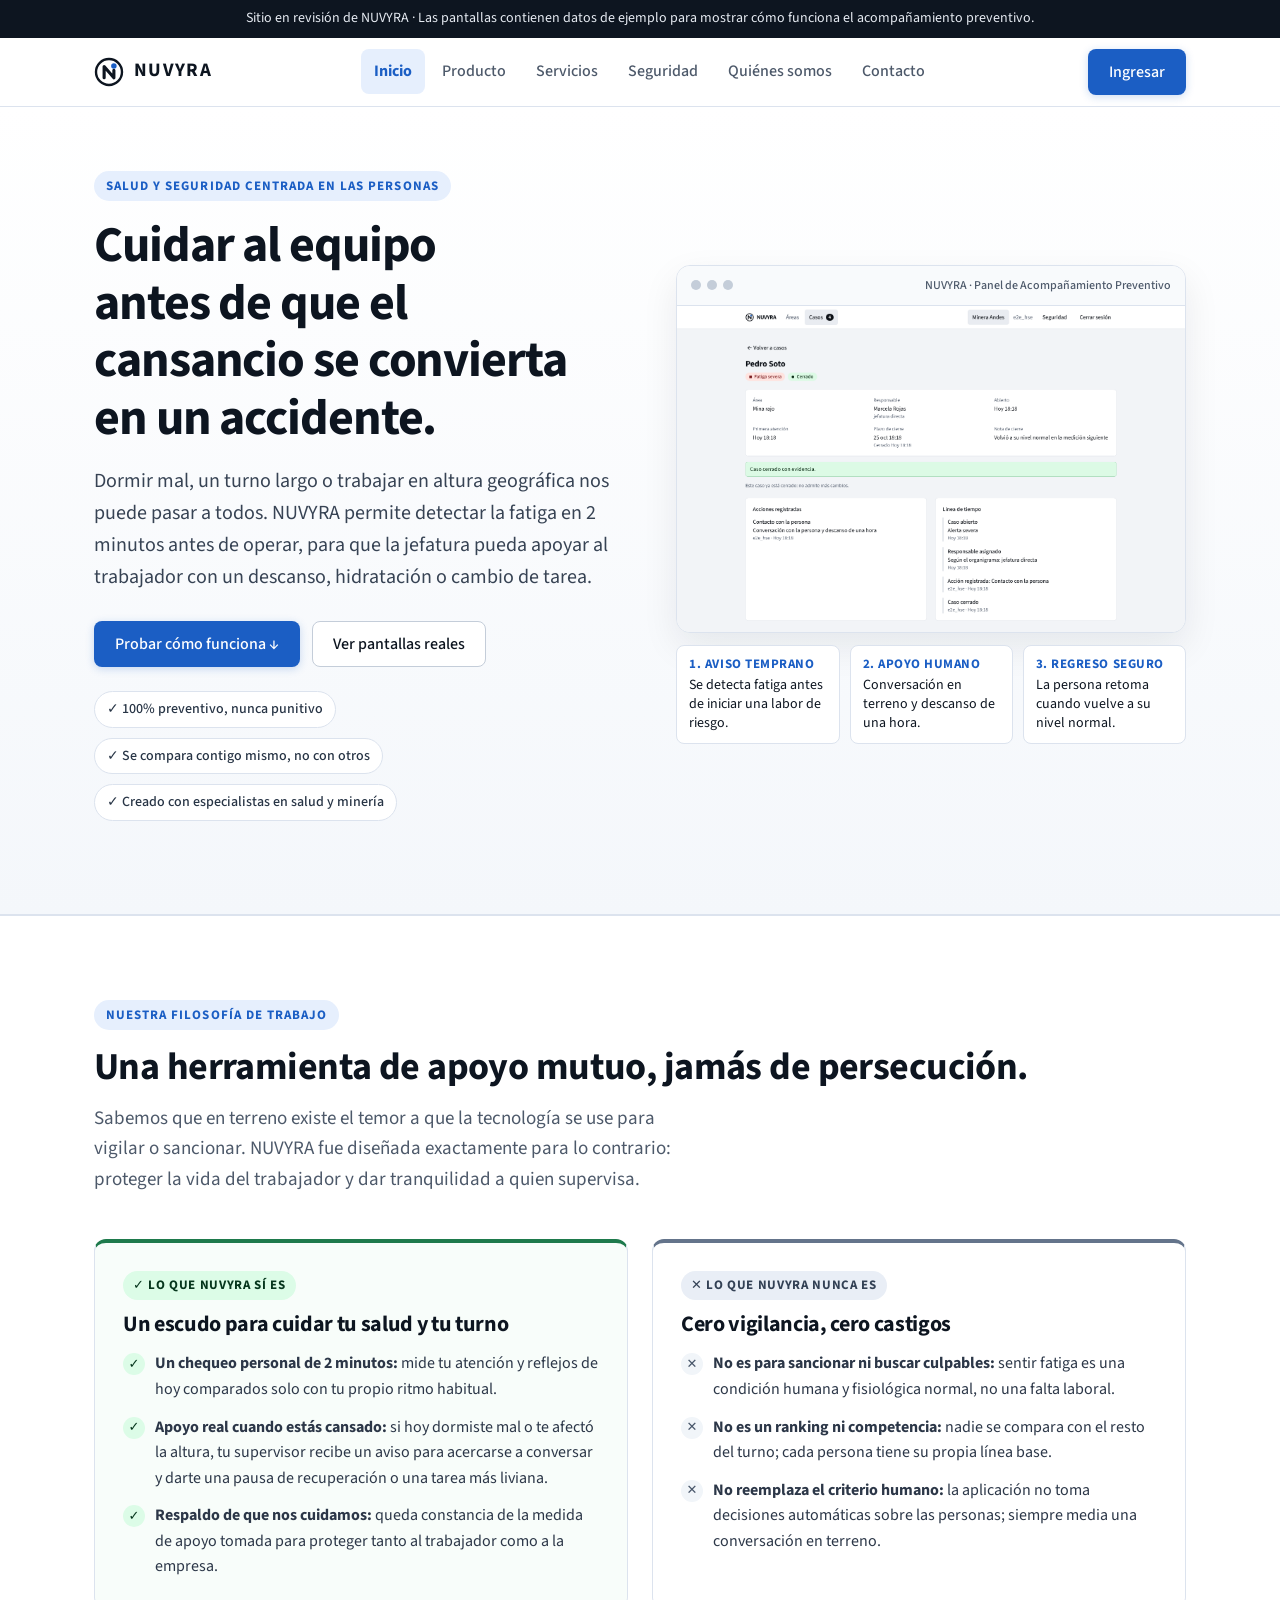
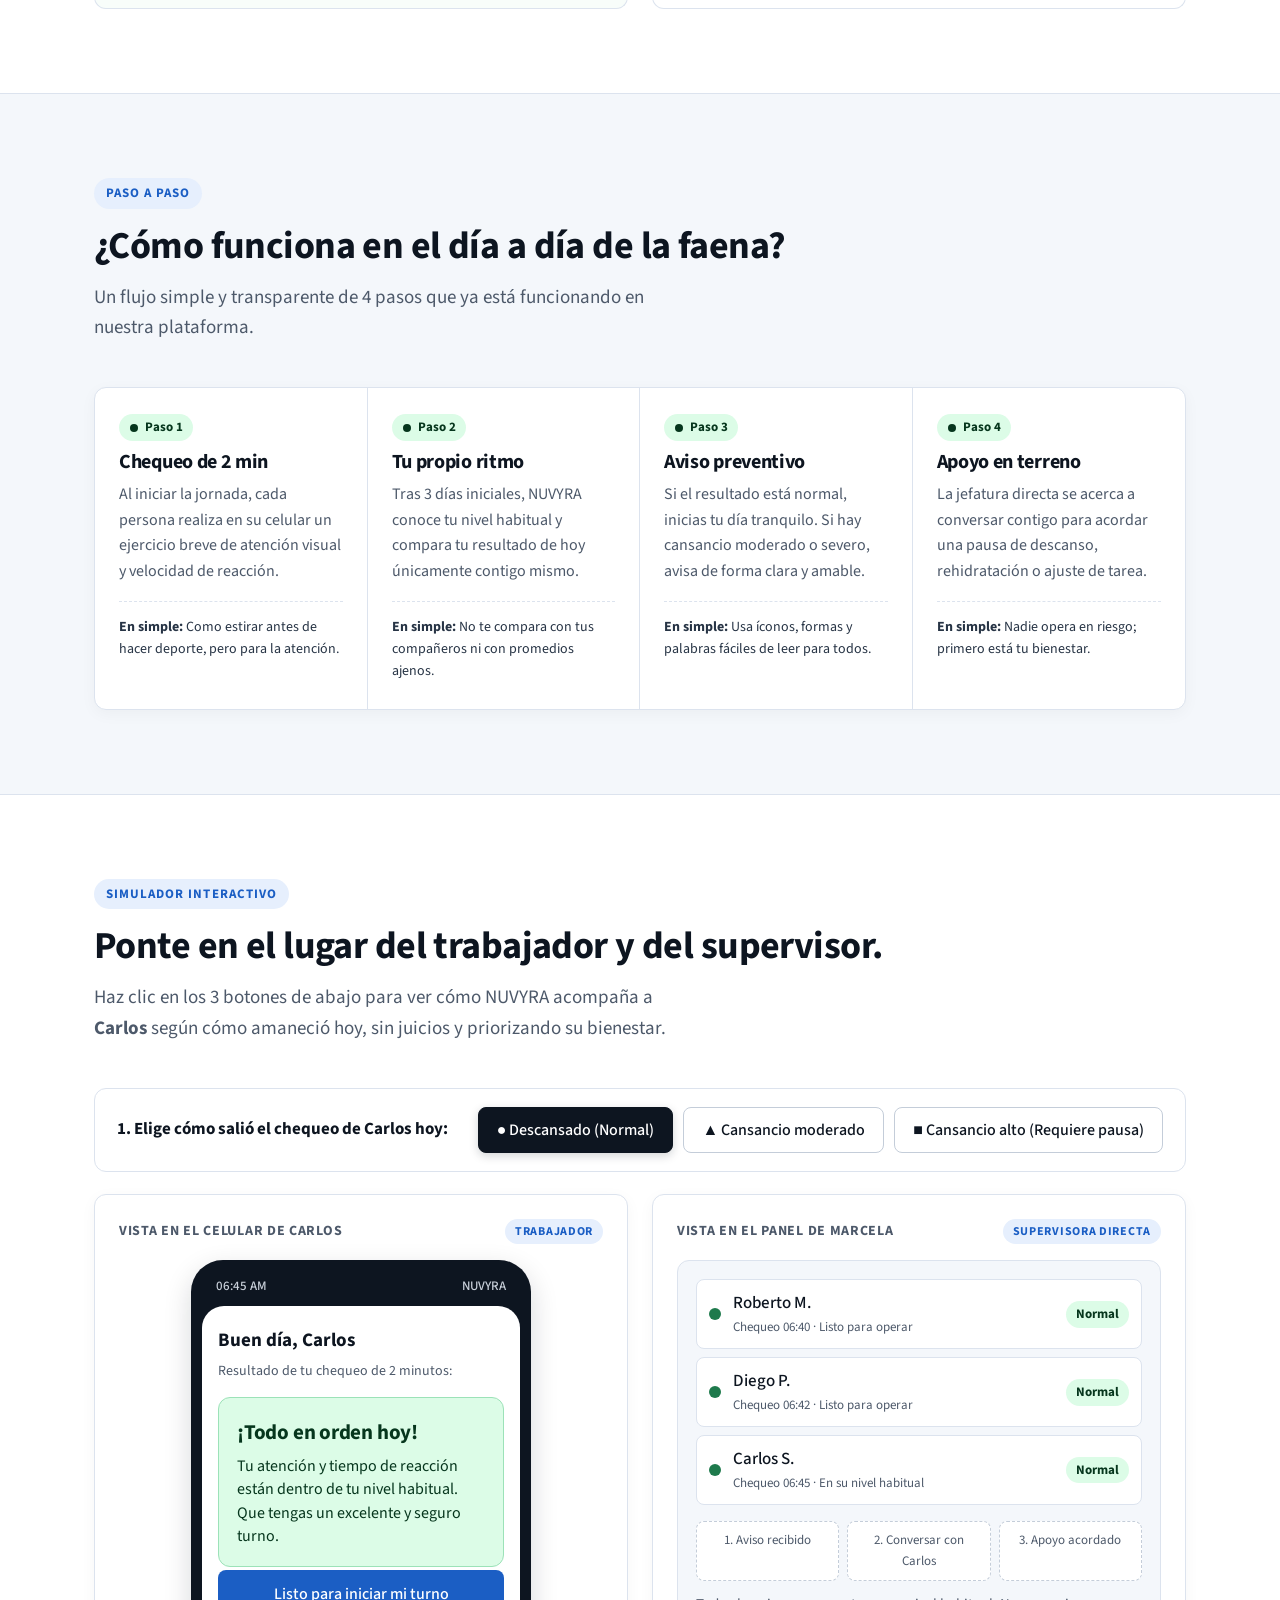
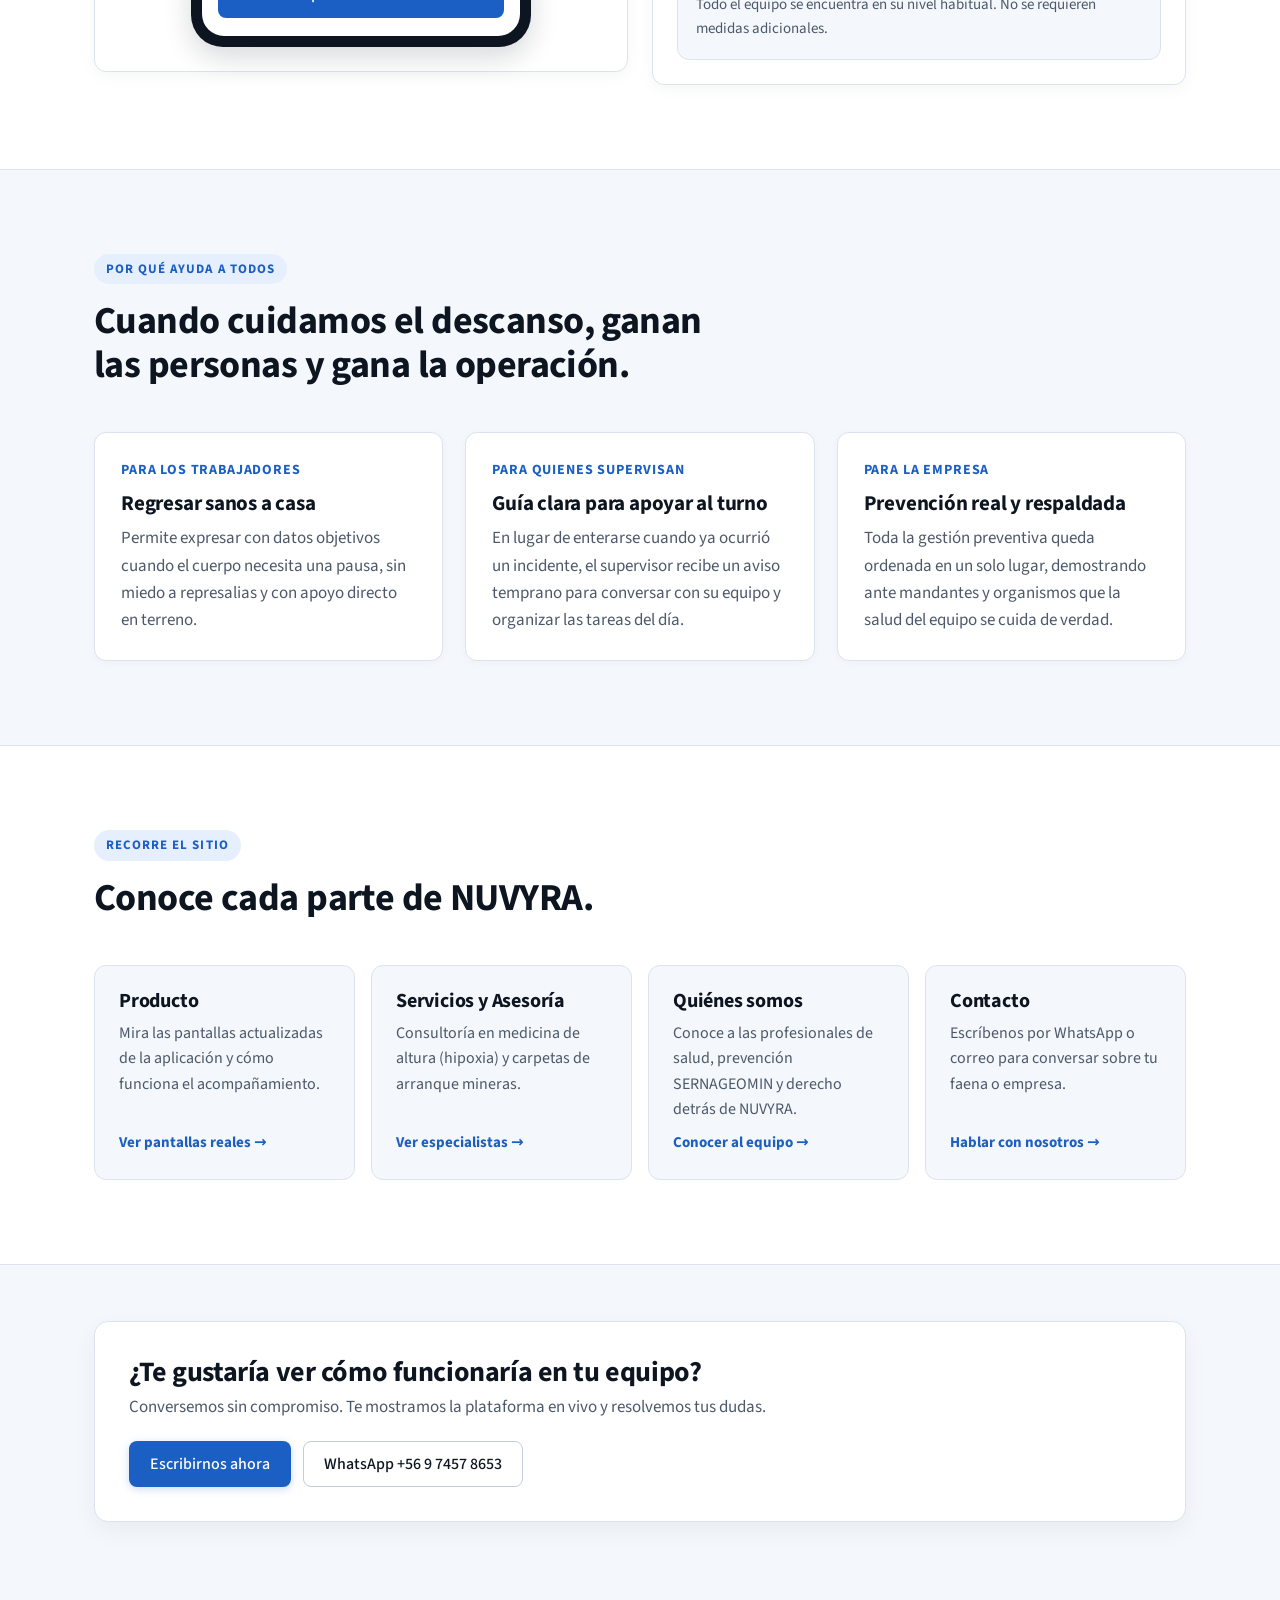
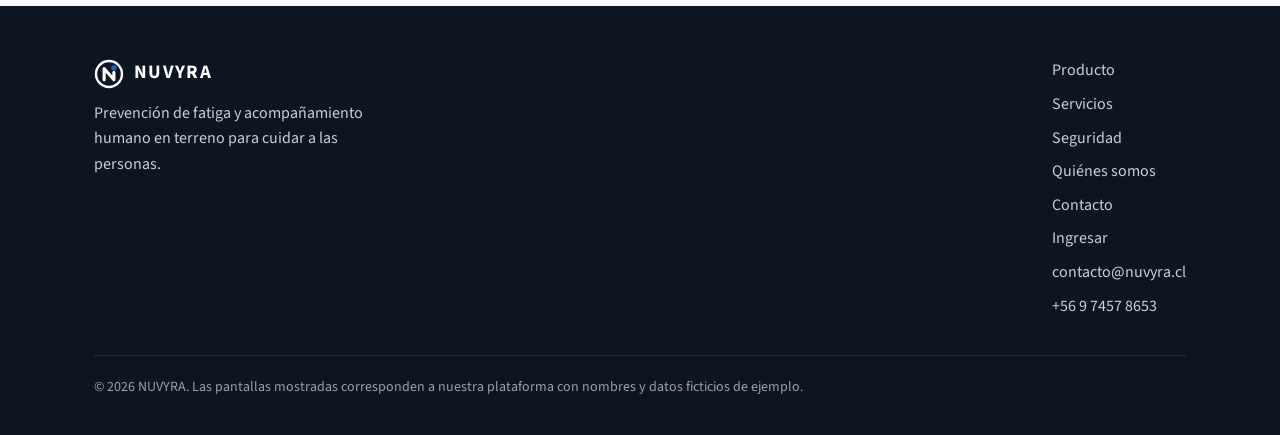
==== index.html @ aeebf186 "Rediseno didactico, tono de cuidado preventivo, capturas actualizadas y perfiles profesionales" ====
<!doctype html>
<html lang="es">
<head>
<meta charset="utf-8">
<meta name="robots" content="noindex, nofollow">
<meta name="viewport" content="width=device-width, initial-scale=1">
<title>NUVYRA · Cuidado preventivo y apoyo en terreno</title>
<meta name="description" content="NUVYRA ayuda a detectar el cansancio antes de iniciar el turno para cuidar la salud de las personas y acompañarlas en terreno con medidas reales de prevención.">
<link rel="icon" type="image/svg+xml" href="favicon.svg">
<link rel="stylesheet" href="estilos.css">
</head>
<body>
<div class="preview-bar" role="note">Sitio en revisión de NUVYRA · Las pantallas contienen datos de ejemplo para mostrar cómo funciona el acompañamiento preventivo.</div>
<a class="skip" href="#contenido">Saltar al contenido</a>
<svg width="0" height="0" style="position:absolute" aria-hidden="true">
  <symbol id="mark" viewBox="0 0 24 24">
    <circle cx="12" cy="12" r="10.4" fill="none" stroke="currentColor" stroke-width="1.9"/>
    <path d="M8.1 16.6V7.6L15.9 16.6V10.6" fill="none" stroke="currentColor" stroke-width="2.5" stroke-linecap="round" stroke-linejoin="round"/>
    <circle cx="15.9" cy="7.2" r="2.2" fill="#1b5ec4"/>
  </symbol>
  <symbol id="tick" viewBox="0 0 16 16"><path d="M3 8.5l3.2 3.2L13 4.8" fill="none" stroke="#1b5ec4" stroke-width="2" stroke-linecap="round" stroke-linejoin="round"/></symbol>
</svg>
<header class="top">
  <div class="wrap">
    <a class="brand" href="index.html" aria-label="NUVYRA, inicio"><svg width="30" height="30"><use href="#mark"/></svg><span>NUVYRA</span></a>
    <nav class="main" aria-label="Principal"><a href="index.html" aria-current="page">Inicio</a><a href="producto.html">Producto</a><a href="servicios.html">Servicios</a><a href="seguridad.html">Seguridad</a><a href="nosotros.html">Quiénes somos</a><a href="contacto.html">Contacto</a></nav>
    <div class="actions">
      <details class="menu"><summary>Menú</summary><div class="sheet"><a href="index.html" aria-current="page">Inicio</a><a href="producto.html">Producto</a><a href="servicios.html">Servicios</a><a href="seguridad.html">Seguridad</a><a href="nosotros.html">Quiénes somos</a><a href="contacto.html">Contacto</a></div></details>
      <a class="btn btn-primary" href="login.html">Ingresar</a>
    </div>
  </div>
</header>
<main id="contenido">

<section class="hero">
  <div class="wrap grid">
    <div>
      <div class="eyebrow">Salud y seguridad centrada en las personas</div>
      <h1>Cuidar al equipo antes de que el cansancio se convierta en un accidente.</h1>
      <p class="lead">Dormir mal, un turno largo o trabajar en altura geográfica nos puede pasar a todos. NUVYRA permite detectar la fatiga en 2 minutos antes de operar, para que la jefatura pueda apoyar al trabajador con un descanso, hidratación o cambio de tarea.</p>
      <div class="cta">
        <a class="btn btn-primary" href="#simulador">Probar cómo funciona ↓</a>
        <a class="btn btn-secondary" href="producto.html">Ver pantallas reales</a>
      </div>
      <ul class="trust-pills" aria-label="Principios de NUVYRA">
        <li>✓ 100% preventivo, nunca punitivo</li>
        <li>✓ Se compara contigo mismo, no con otros</li>
        <li>✓ Creado con especialistas en salud y minería</li>
      </ul>
    </div>
    <figure style="margin:0">
      <div class="frame" role="img" aria-label="Pantalla actualizada de NUVYRA mostrando el acompañamiento de una persona con descanso de una hora">
        <div class="bar" aria-hidden="true">
          <div class="bar-dots"><i></i><i></i><i></i></div>
          <span class="bar-title">NUVYRA · Panel de Acompañamiento Preventivo</span>
        </div>
        <img src="img/app-caso-resuelto.png" width="1440" height="900" alt="Pantalla real de NUVYRA donde se registra una conversación con la persona y un descanso de una hora hasta volver a su nivel normal">
      </div>
      <div class="callouts" aria-label="Qué muestra esta pantalla">
        <div class="callout"><b>1. Aviso temprano</b>Se detecta fatiga antes de iniciar una labor de riesgo.</div>
        <div class="callout"><b>2. Apoyo humano</b>Conversación en terreno y descanso de una hora.</div>
        <div class="callout"><b>3. Regreso seguro</b>La persona retoma cuando vuelve a su nivel normal.</div>
      </div>
    </figure>
  </div>
</section>

<section class="white" id="filosofia">
  <div class="wrap">
    <div class="head">
      <div class="eyebrow">Nuestra filosofía de trabajo</div>
      <h2>Una herramienta de apoyo mutuo, jamás de persecución.</h2>
      <p class="lead">Sabemos que en terreno existe el temor a que la tecnología se use para vigilar o sancionar. NUVYRA fue diseñada exactamente para lo contrario: proteger la vida del trabajador y dar tranquilidad a quien supervisa.</p>
    </div>
    <div class="care-compare">
      <div class="care-box yes">
        <span class="care-tag">✓ Lo que NUVYRA SÍ es</span>
        <h3>Un escudo para cuidar tu salud y tu turno</h3>
        <ul class="care-list">
          <li><span class="ico">✓</span><span><b>Un chequeo personal de 2 minutos:</b> mide tu atención y reflejos de hoy comparados solo con tu propio ritmo habitual.</span></li>
          <li><span class="ico">✓</span><span><b>Apoyo real cuando estás cansado:</b> si hoy dormiste mal o te afectó la altura, tu supervisor recibe un aviso para acercarse a conversar y darte una pausa de recuperación o una tarea más liviana.</span></li>
          <li><span class="ico">✓</span><span><b>Respaldo de que nos cuidamos:</b> queda constancia de la medida de apoyo tomada para proteger tanto al trabajador como a la empresa.</span></li>
        </ul>
      </div>
      <div class="care-box no">
        <span class="care-tag">✕ Lo que NUVYRA NUNCA es</span>
        <h3>Cero vigilancia, cero castigos</h3>
        <ul class="care-list">
          <li><span class="ico">✕</span><span><b>No es para sancionar ni buscar culpables:</b> sentir fatiga es una condición humana y fisiológica normal, no una falta laboral.</span></li>
          <li><span class="ico">✕</span><span><b>No es un ranking ni competencia:</b> nadie se compara con el resto del turno; cada persona tiene su propia línea base.</span></li>
          <li><span class="ico">✕</span><span><b>No reemplaza el criterio humano:</b> la aplicación no toma decisiones automáticas sobre las personas; siempre media una conversación en terreno.</span></li>
        </ul>
      </div>
    </div>
  </div>
</section>

<section id="como-funciona">
  <div class="wrap">
    <div class="head">
      <div class="eyebrow">Paso a paso</div>
      <h2>¿Cómo funciona en el día a día de la faena?</h2>
      <p class="lead">Un flujo simple y transparente de 4 pasos que ya está funcionando en nuestra plataforma.</p>
    </div>
    <div class="steps">
      <div class="step">
        <span class="badge now"><svg viewBox="0 0 10 10"><circle cx="5" cy="5" r="4" fill="currentColor"/></svg>Paso 1</span>
        <h3>Chequeo de 2 min</h3>
        <p>Al iniciar la jornada, cada persona realiza en su celular un ejercicio breve de atención visual y velocidad de reacción.</p>
        <div class="step-example"><b>En simple:</b> Como estirar antes de hacer deporte, pero para la atención.</div>
      </div>
      <div class="step">
        <span class="badge now"><svg viewBox="0 0 10 10"><circle cx="5" cy="5" r="4" fill="currentColor"/></svg>Paso 2</span>
        <h3>Tu propio ritmo</h3>
        <p>Tras 3 días iniciales, NUVYRA conoce tu nivel habitual y compara tu resultado de hoy únicamente contigo mismo.</p>
        <div class="step-example"><b>En simple:</b> No te compara con tus compañeros ni con promedios ajenos.</div>
      </div>
      <div class="step">
        <span class="badge now"><svg viewBox="0 0 10 10"><circle cx="5" cy="5" r="4" fill="currentColor"/></svg>Paso 3</span>
        <h3>Aviso preventivo</h3>
        <p>Si el resultado está normal, inicias tu día tranquilo. Si hay cansancio moderado o severo, avisa de forma clara y amable.</p>
        <div class="step-example"><b>En simple:</b> Usa íconos, formas y palabras fáciles de leer para todos.</div>
      </div>
      <div class="step">
        <span class="badge now"><svg viewBox="0 0 10 10"><circle cx="5" cy="5" r="4" fill="currentColor"/></svg>Paso 4</span>
        <h3>Apoyo en terreno</h3>
        <p>La jefatura directa se acerca a conversar contigo para acordar una pausa de descanso, rehidratación o ajuste de tarea.</p>
        <div class="step-example"><b>En simple:</b> Nadie opera en riesgo; primero está tu bienestar.</div>
      </div>
    </div>
  </div>
</section>

<section class="white" id="simulador" aria-labelledby="sim-t">
  <div class="wrap">
    <div class="head">
      <div class="eyebrow">Simulador interactivo</div>
      <h2 id="sim-t">Ponte en el lugar del trabajador y del supervisor.</h2>
      <p class="lead">Haz clic en los 3 botones de abajo para ver cómo NUVYRA acompaña a <b>Carlos</b> según cómo amaneció hoy, sin juicios y priorizando su bienestar.</p>
    </div>

    <div class="sim-guide">
      <div><strong>1. Elige cómo salió el chequeo de Carlos hoy:</strong></div>
      <div class="sim-pick" role="group" aria-label="Elige un estado de ejemplo para simular">
        <button type="button" class="sim-btn" data-nivel="verde" aria-pressed="true">● Descansado (Normal)</button>
        <button type="button" class="sim-btn" data-nivel="amarillo" aria-pressed="false">▲ Cansancio moderado</button>
        <button type="button" class="sim-btn" data-nivel="rojo" aria-pressed="false">■ Cansancio alto (Requiere pausa)</button>
      </div>
    </div>

    <div class="sim-grid">
      <div class="sim-col">
        <div class="sim-label"><span>Vista en el celular de Carlos</span><span class="role-tag">Trabajador</span></div>
        <div class="phone" aria-hidden="false">
          <div class="phone-top"><span>06:45 AM</span><span>NUVYRA</span></div>
          <div class="phone-body">
            <div class="phone-hi">Buen día, Carlos</div>
            <div class="phone-sub">Resultado de tu chequeo de 2 minutos:</div>
            <div id="sim-persona" class="sim-state s-verde" aria-live="polite">
              <strong id="sim-p-titulo"></strong>
              <p id="sim-p-texto"></p>
            </div>
            <p id="sim-boton-nota" class="phone-note" hidden></p>
            <button type="button" id="sim-boton" class="phone-btn">Listo para iniciar mi turno</button>
          </div>
        </div>
      </div>

      <div class="sim-col">
        <div class="sim-label"><span>Vista en el panel de Marcela</span><span class="role-tag">Supervisora directa</span></div>
        <div class="panel">
          <div id="sim-banner" class="banner" hidden role="status" aria-live="assertive"></div>
          <ul class="crew" aria-label="Equipo del turno de mañana">
            <li><span class="dot d-verde" aria-hidden="true"></span><span class="who">Roberto M.<small>Chequeo 06:40 · Listo para operar</small></span><span class="pill p-verde">Normal</span></li>
            <li><span class="dot d-verde" aria-hidden="true"></span><span class="who">Diego P.<small>Chequeo 06:42 · Listo para operar</small></span><span class="pill p-verde">Normal</span></li>
            <li id="sim-fila"><span id="sim-dot" class="dot d-verde" aria-hidden="true"></span><span class="who">Carlos S.<small id="sim-sub-carlos">Chequeo 06:45 · Listo para operar</small></span><span id="sim-pill" class="pill p-verde">Normal</span></li>
          </ul>
          <ol id="sim-pasos" class="pasos" hidden>
            <li id="paso-1">1. Aviso recibido</li>
            <li id="paso-2">2. Conversar con Carlos</li>
            <li id="paso-3">3. Apoyo acordado</li>
          </ol>
          <div id="sim-accion" class="sim-accion" hidden>
            <p id="sim-s-texto" class="sim-hint" style="margin-bottom:10px"></p>
            <button type="button" id="sim-visita" class="btn btn-primary">Paso 2: Acercarse a conversar con Carlos →</button>
            <div id="sim-sel-wrap" hidden>
              <label for="sim-sel">Paso 3: ¿Qué medida de cuidado acordaron juntos?</label>
              <select id="sim-sel" class="fld">
                <option value="">Selecciona la medida de apoyo...</option>
                <option>Pausa de descanso de 1 hora e hidratación antes de operar</option>
                <option>Reasignar hoy a una tarea en equipo sin conducción de maquinaria</option>
                <option>Acompañar a evaluación preventiva en policlínico / salud ocupacional</option>
              </select>
            </div>
            <p id="sim-ok" class="sim-ok" hidden></p>
          </div>
          <p id="sim-s-titulo" class="sim-hint" style="margin-top:12px"></p>
        </div>
      </div>
    </div>
  </div>
</section>
<script>
(function(){
  var N = {
    verde: {
      p:["¡Todo en orden hoy!","Tu atención y tiempo de reacción están dentro de tu nivel habitual. Que tengas un excelente y seguro turno."],
      s:["Todo el equipo se encuentra en su nivel habitual. No se requieren medidas adicionales.",""],
      sub:"Chequeo 06:45 · En su nivel habitual",
      btn:"Listo para iniciar mi turno",
      nota:"",
      cls:"s-verde", pill:"Normal", pc:"p-verde", dc:"d-verde", acc:false, pause:false
    },
    amarillo: {
      p:["Hoy muestras algo de cansancio","Tu resultado estuvo un poco más lento que tu ritmo habitual. Tu supervisora Marcela se acercará a conversar contigo para apoyarte."],
      s:["Aviso de cuidado: Carlos muestra cansancio moderado","Acércate a conversar con él para saber cómo se siente y definir si necesita una pausa o apoyo en su tarea."],
      sub:"Chequeo 06:45 · Requiere conversación de apoyo",
      btn:"Esperando conversación con mi supervisora",
      nota:"💡 Nadie te sancionará por estar cansado. Conversa con tu supervisora para organizar tu turno de forma segura.",
      cls:"s-amarillo", pill:"Apoyo sugerido", pc:"p-amarillo", dc:"d-amarillo", acc:true, pause:false
    },
    rojo: {
      p:["Primero está tu bienestar","Hoy tu resultado refleja un cansancio importante. Por tu cuidado, haz una pausa antes de iniciar labores de riesgo; tu supervisora ya va a acompañarte."],
      s:["Atención prioritaria: Carlos presenta cansancio alto","Por su seguridad, acompáñalo antes de que inicie tareas críticas o conducción para darle un descanso o ajustar su labor de hoy."],
      sub:"Chequeo 06:45 · Prioridad de acompañamiento",
      btn:"En pausa preventiva de cuidado",
      nota:"🛡️ Pausa preventiva activa: te cuidamos para que no operes equipos pesados mientras te sientas agotado.",
      cls:"s-rojo", pill:"Cuidado prioritario", pc:"p-rojo", dc:"d-rojo", acc:true, pause:true
    }
  };
  var $ = function(id){ return document.getElementById(id); };
  var btns = document.querySelectorAll(".sim-btn"), cur = "verde";
  function setPaso(n){ for (var i=1;i<=3;i++){ $("paso-"+i).className = i<=n ? "hecho" : ""; } }
  function pintar(k){
    cur = k; var n = N[k];
    $("sim-persona").className = "sim-state " + n.cls;
    $("sim-p-titulo").textContent = n.p[0]; $("sim-p-texto").textContent = n.p[1];
    $("sim-pill").textContent = n.pill; $("sim-pill").className = "pill " + n.pc; $("sim-dot").className = "dot " + n.dc;
    $("sim-sub-carlos").textContent = n.sub;
    $("sim-fila").className = n.acc ? "fila-alerta" : "";
    var b = $("sim-boton");
    b.textContent = n.btn;
    b.className = n.pause ? "phone-btn pause-mode" : "phone-btn";
    var nota = $("sim-boton-nota");
    if (n.nota) { nota.hidden = false; nota.textContent = n.nota; } else { nota.hidden = true; }
    var banner = $("sim-banner");
    if (n.acc) { banner.hidden = false; banner.className = "banner b-" + k; banner.textContent = n.s[0]; } else { banner.hidden = true; }
    $("sim-s-titulo").textContent = n.acc ? "" : n.s[0];
    $("sim-s-texto").textContent = n.s[1];
    $("sim-accion").hidden = !n.acc; $("sim-pasos").hidden = !n.acc;
    $("sim-visita").hidden = false; $("sim-sel-wrap").hidden = true; $("sim-sel").value = ""; $("sim-ok").hidden = true;
    setPaso(n.acc ? 1 : 0);
    btns.forEach(function(x){ x.setAttribute("aria-pressed", x.getAttribute("data-nivel") === k ? "true" : "false"); });
  }
  btns.forEach(function(x){ x.addEventListener("click", function(){ pintar(x.getAttribute("data-nivel")); }); });
  $("sim-visita").addEventListener("click", function(){ $("sim-visita").hidden = true; $("sim-sel-wrap").hidden = false; setPaso(2); });
  $("sim-sel").addEventListener("change", function(){
    var s = $("sim-sel");
    if (s.value) {
      setPaso(3);
      $("sim-ok").textContent = "✓ Medida de cuidado acordada: «" + s.value + "». Carlos queda acompañado y protegido.";
      $("sim-ok").hidden = false;
      $("sim-pill").textContent = "Acompañado";
      $("sim-pill").className = "pill p-seg";
      $("sim-sub-carlos").textContent = "Medida de apoyo activa en terreno";
    }
  });
  pintar("verde");
})();
</script>

<section id="beneficios">
  <div class="wrap">
    <div class="head">
      <div class="eyebrow">Por qué ayuda a todos</div>
      <h2>Cuando cuidamos el descanso, ganan las personas y gana la operación.</h2>
    </div>
    <div class="three">
      <div class="card">
        <span class="num">Para los trabajadores</span>
        <h3>Regresar sanos a casa</h3>
        <p>Permite expresar con datos objetivos cuando el cuerpo necesita una pausa, sin miedo a represalias y con apoyo directo en terreno.</p>
      </div>
      <div class="card">
        <span class="num">Para quienes supervisan</span>
        <h3>Guía clara para apoyar al turno</h3>
        <p>En lugar de enterarse cuando ya ocurrió un incidente, el supervisor recibe un aviso temprano para conversar con su equipo y organizar las tareas del día.</p>
      </div>
      <div class="card">
        <span class="num">Para la empresa</span>
        <h3>Prevención real y respaldada</h3>
        <p>Toda la gestión preventiva queda ordenada en un solo lugar, demostrando ante mandantes y organismos que la salud del equipo se cuida de verdad.</p>
      </div>
    </div>
  </div>
</section>

<section class="white" id="explorar">
  <div class="wrap">
    <div class="head"><div class="eyebrow">Recorre el sitio</div><h2>Conoce cada parte de NUVYRA.</h2></div>
    <div class="explore">
      <a href="producto.html"><h3>Producto</h3><p>Mira las pantallas actualizadas de la aplicación y cómo funciona el acompañamiento.</p><span class="go">Ver pantallas reales →</span></a>
      <a href="servicios.html"><h3>Servicios y Asesoría</h3><p>Consultoría en medicina de altura (hipoxia) y carpetas de arranque mineras.</p><span class="go">Ver especialistas →</span></a>
      <a href="nosotros.html"><h3>Quiénes somos</h3><p>Conoce a las profesionales de salud, prevención SERNAGEOMIN y derecho detrás de NUVYRA.</p><span class="go">Conocer al equipo →</span></a>
      <a href="contacto.html"><h3>Contacto</h3><p>Escríbenos por WhatsApp o correo para conversar sobre tu faena o empresa.</p><span class="go">Hablar con nosotros →</span></a>
    </div>
  </div>
</section>

<section class="band" aria-labelledby="band-t">
  <div class="wrap"><div class="box">
    <div><h2 id="band-t">¿Te gustaría ver cómo funcionaría en tu equipo?</h2><p>Conversemos sin compromiso. Te mostramos la plataforma en vivo y resolvemos tus dudas.</p></div>
    <div style="display:flex;gap:12px;flex-wrap:wrap">
      <a class="btn btn-primary" href="contacto.html">Escribirnos ahora</a>
      <a class="btn btn-secondary" href="https://wa.me/56974578653?text=Hola%2C%20quiero%20conocer%20NUVYRA" target="_blank" rel="noopener">WhatsApp +56 9 7457 8653</a>
    </div>
  </div></div>
</section>
</main>
<footer>
  <div class="wrap">
    <div class="row">
      <div>
        <a class="brand" href="index.html"><svg width="30" height="30"><use href="#mark"/></svg><span>NUVYRA</span></a>
        <p style="margin-top:12px;max-width:36ch;font-size:16px">Prevención de fatiga y acompañamiento humano en terreno para cuidar a las personas.</p>
      </div>
      <ul aria-label="Enlaces">
        <li><a href="producto.html">Producto</a></li>
        <li><a href="servicios.html">Servicios</a></li>
        <li><a href="seguridad.html">Seguridad</a></li>
        <li><a href="nosotros.html">Quiénes somos</a></li>
        <li><a href="contacto.html">Contacto</a></li>
        <li><a href="login.html">Ingresar</a></li>
        <li><a href="mailto:contacto@nuvyra.cl">contacto@nuvyra.cl</a></li>
        <li><a href="https://wa.me/56974578653" target="_blank" rel="noopener">+56 9 7457 8653</a></li>
      </ul>
    </div>
    <p class="small">© 2026 NUVYRA. Las pantallas mostradas corresponden a nuestra plataforma con nombres y datos ficticios de ejemplo.</p>
  </div>
</footer>
</body>
</html>
---- estilos.css ----
@font-face{font-family:"Source Sans 3";font-weight:400;font-display:swap;src:url(fonts/source-sans-3-latin-400-normal.woff2) format("woff2")}
@font-face{font-family:"Source Sans 3";font-weight:500;font-display:swap;src:url(fonts/source-sans-3-latin-500-normal.woff2) format("woff2")}
@font-face{font-family:"Source Sans 3";font-weight:700;font-display:swap;src:url(fonts/source-sans-3-latin-700-normal.woff2) format("woff2")}
:root{
  --ground:#f4f7fb;--surface:#fff;--raised:#e9eef6;--line:#dce3ee;--rule:#eef2f7;--control:#c4cdd9;
  --ink:#0d1520;--muted:#4d596a;--data:#1b5ec4;--data-soft:#e6effd;
  --ok:#1e7a4c;--ok-bg:#dcfce7;--ok-ink:#06361d;--mid-bg:#fef3c7;--mid-ink:#78350f;--bad-bg:#fee2e2;--bad-ink:#7f1d1d;
  --wrap:1140px;--radius:12px;--ctl:8px;--head:68px;
}
*{box-sizing:border-box}
html{scroll-behavior:smooth;scroll-padding-top:calc(var(--head) + 16px);-webkit-text-size-adjust:100%}
body{margin:0;background:var(--ground);color:var(--ink);font:400 17px/1.6 "Source Sans 3",system-ui,-apple-system,"Segoe UI",sans-serif;-webkit-font-smoothing:antialiased;font-feature-settings:"kern","liga"}
h1,h2,h3,h4{margin:0;text-wrap:balance;letter-spacing:-.015em;line-height:1.15}
p{margin:0}
a{color:inherit}
:focus-visible{outline:2px solid var(--data);outline-offset:2px}
.wrap{max-width:var(--wrap);margin:0 auto;padding:0 24px}
.skip{position:absolute;left:-999px;top:8px;background:var(--ink);color:#fff;padding:10px 14px;border-radius:var(--ctl);z-index:20}
.skip:focus{left:8px}

/* botones */
.btn{display:inline-flex;align-items:center;justify-content:center;gap:8px;min-height:46px;padding:0 20px;border-radius:var(--ctl);font:500 16px/1 "Source Sans 3",sans-serif;text-decoration:none;border:1px solid transparent;cursor:pointer;white-space:nowrap;transition:background .15s,border-color .15s,transform .1s}
.btn:active{transform:translateY(1px)}
.btn-primary{background:var(--data);color:#fff;box-shadow:0 2px 8px rgba(27,94,196,.22)}
.btn-primary:hover{background:#154da3}
.btn-secondary{background:var(--surface);color:var(--ink);border-color:var(--control)}
.btn-secondary:hover{background:var(--raised)}
.btn-quiet{background:transparent;color:var(--ink)}
.btn-quiet:hover{background:var(--raised)}

/* encabezado */
header.top{position:sticky;top:0;z-index:10;background:rgba(255,255,255,.95);backdrop-filter:saturate(1.5) blur(10px);border-bottom:1px solid var(--line)}
header.top .wrap{display:flex;align-items:center;justify-content:space-between;gap:16px;height:var(--head)}
.brand{display:flex;align-items:center;gap:10px;text-decoration:none;font-weight:700;letter-spacing:.07em;font-size:19px}
.brand svg{display:block}
nav.main{display:flex;gap:4px}
nav.main a{padding:10px 13px;border-radius:var(--ctl);text-decoration:none;color:var(--muted);font-weight:500;font-size:16px;transition:background .15s,color .15s}
nav.main a:hover{color:var(--ink);background:var(--raised)}
.actions{display:flex;align-items:center;gap:8px}
details.menu{display:none;position:relative}
details.menu summary{list-style:none;cursor:pointer;min-height:44px;display:inline-flex;align-items:center;padding:0 14px;border:1px solid var(--control);border-radius:var(--ctl);background:var(--surface);font-weight:500}
details.menu summary::-webkit-details-marker{display:none}
details.menu .sheet{position:absolute;right:0;top:52px;width:min(280px,calc(100vw - 32px));background:var(--surface);border:1px solid var(--line);border-radius:var(--radius);padding:8px;box-shadow:0 12px 28px rgba(13,21,32,.12)}
details.menu .sheet a{display:block;padding:12px;border-radius:var(--ctl);text-decoration:none;font-weight:500}
details.menu .sheet a:hover{background:var(--raised)}

/* secciones */
section{padding:84px 0}
section.white{background:var(--surface);border-top:1px solid var(--line);border-bottom:1px solid var(--line)}
.eyebrow{display:inline-flex;align-items:center;gap:8px;font-size:13px;font-weight:700;letter-spacing:.08em;text-transform:uppercase;color:var(--data);background:var(--data-soft);padding:5px 12px;border-radius:999px;margin-bottom:16px}
h2{font-size:clamp(28px,3.4vw,38px)}
.lead{font-size:19px;color:var(--muted);max-width:65ch;margin-top:14px}
.head{margin-bottom:44px}

/* portada */
.hero{padding:64px 0 76px;background:linear-gradient(180deg,#ffffff 0%,var(--ground) 100%);border-bottom:1px solid var(--line)}
.hero .grid{display:grid;grid-template-columns:minmax(0,1.02fr) minmax(0,.98fr);gap:52px;align-items:center}
.hero h1{font-size:clamp(33px,4.4vw,50px);letter-spacing:-.022em}
.hero p.lead{font-size:20px;margin-top:18px;color:#374354}
.cta{display:flex;flex-wrap:wrap;gap:12px;margin-top:28px}
.fine{font-size:14px;color:var(--muted);margin-top:18px}
.trust-pills{display:flex;flex-wrap:wrap;gap:10px;margin-top:24px;padding:0;list-style:none}
.trust-pills li{display:inline-flex;align-items:center;gap:7px;font-size:14px;font-weight:500;color:#273445;background:var(--surface);border:1px solid var(--line);padding:6px 12px;border-radius:999px}
.frame{background:var(--surface);border:1px solid var(--line);border-radius:14px;overflow:hidden;box-shadow:0 14px 36px rgba(13,21,32,.08)}
.frame .bar{display:flex;align-items:center;justify-content:space-between;padding:10px 14px;border-bottom:1px solid var(--line);background:#f8fafc}
.frame .bar-dots{display:flex;gap:6px}
.frame .bar i{width:10px;height:10px;border-radius:50%;background:var(--control);display:inline-block}
.frame .bar-title{font-size:12px;color:var(--muted);font-weight:500}
.frame img{display:block;width:100%;height:auto}
.cap{font-size:14px;color:var(--muted);margin-top:12px;line-height:1.45}

/* etiquetas didácticas debajo de imágenes (callouts) */
.callouts{display:grid;grid-template-columns:repeat(3,minmax(0,1fr));gap:10px;margin-top:12px}
.callout{background:var(--surface);border:1px solid var(--line);border-radius:var(--ctl);padding:10px 12px;font-size:14px;line-height:1.35}
.callout b{display:block;color:var(--data);font-size:13px;text-transform:uppercase;letter-spacing:.04em;margin-bottom:2px}
section.white .callout{background:var(--ground)}

/* comparativa didáctica: Cuidado vs No es persecución */
.care-compare{display:grid;grid-template-columns:repeat(2,minmax(0,1fr));gap:24px;margin-top:28px}
.care-box{border-radius:var(--radius);padding:28px;border:1px solid var(--line);background:var(--surface)}
.care-box.yes{border-top:4px solid var(--ok);background:#f8fdfa}
.care-box.no{border-top:4px solid #64748b;background:var(--surface)}
.care-tag{display:inline-flex;align-items:center;gap:6px;font-size:13px;font-weight:700;text-transform:uppercase;letter-spacing:.05em;padding:4px 10px;border-radius:999px;margin-bottom:12px}
.care-box.yes .care-tag{background:var(--ok-bg);color:var(--ok-ink)}
.care-box.no .care-tag{background:var(--raised);color:#334155}
.care-box h3{font-size:22px;margin-bottom:14px}
.care-list{list-style:none;margin:0;padding:0;display:grid;gap:12px}
.care-list li{display:flex;gap:10px;align-items:flex-start;font-size:16px;color:#2c3748}
.care-list .ico{flex:none;width:22px;height:22px;border-radius:50%;display:inline-flex;align-items:center;justify-content:center;font-weight:700;font-size:13px;margin-top:2px}
.care-box.yes .ico{background:var(--ok-bg);color:var(--ok-ink)}
.care-box.no .ico{background:#f1f5f9;color:#475569}

/* grillas de tarjetas */
.three{display:grid;grid-template-columns:repeat(3,minmax(0,1fr));gap:22px}
.card{background:var(--surface);border:1px solid var(--line);border-radius:var(--radius);padding:26px;box-shadow:0 2px 10px rgba(13,21,32,.03)}
section.white .card{background:var(--ground)}
.card h3{font-size:21px;margin-bottom:10px;letter-spacing:-.01em}
.card p{color:var(--muted)}
.num{font-variant-numeric:tabular-nums;font-weight:700;color:var(--data);font-size:14px;text-transform:uppercase;letter-spacing:.06em;margin-bottom:10px;display:block}
.icon-badge{width:42px;height:42px;border-radius:10px;background:var(--data-soft);color:var(--data);display:inline-flex;align-items:center;justify-content:center;margin-bottom:14px}

/* ciclo de 4 pasos */
.steps{display:grid;grid-template-columns:repeat(4,minmax(0,1fr));gap:0;border:1px solid var(--line);border-radius:var(--radius);background:var(--surface);overflow:hidden;box-shadow:0 4px 16px rgba(13,21,32,.04)}
.step{padding:26px 24px;border-right:1px solid var(--line);display:flex;flex-direction:column}
.step:last-child{border-right:0}
.step h3{font-size:20px;margin:10px 0 8px}
.step p{color:var(--muted);font-size:16px}
.step-example{margin-top:auto;padding-top:14px;font-size:14px;color:#273445;border-top:1px dashed var(--line);margin-top:16px}
.badge{display:inline-flex;align-items:center;gap:6px;font-size:13px;font-weight:700;padding:3px 10px;border-radius:999px;align-self:flex-start}
.badge.now{background:var(--ok-bg);color:var(--ok-ink)}
.badge.soon{background:var(--raised);color:#343b47;border:1px dashed var(--control)}
.badge svg{width:10px;height:10px}

/* producto */
.feature{display:grid;grid-template-columns:minmax(0,.92fr) minmax(0,1.08fr);gap:52px;align-items:center;margin-bottom:76px}
.feature:last-child{margin-bottom:0}
.feature.flip{grid-template-columns:minmax(0,1.08fr) minmax(0,.92fr)}
.feature.flip .text{order:2}
.feature h3{font-size:clamp(24px,2.6vw,30px);margin-bottom:12px}
.feature p{color:var(--muted);font-size:18px}
.ticks{list-style:none;margin:18px 0 0;padding:0;display:grid;gap:10px}
.ticks li{display:flex;gap:10px;font-size:17px;color:#273445}
.ticks svg{flex:none;margin-top:5px}

/* en desarrollo */
.roadmap{display:grid;grid-template-columns:repeat(3,minmax(0,1fr));gap:18px}
.road{background:var(--surface);border:1px dashed var(--control);border-radius:var(--radius);padding:24px}
.road h3{font-size:19px;margin:10px 0 6px;letter-spacing:-.01em}
.road p{color:var(--muted);font-size:16px}

/* conexión */
.flow{background:var(--surface);border:1px solid var(--line);border-radius:var(--radius);padding:28px}
.flow svg{display:block;width:100%;height:auto}
.legend{display:flex;flex-wrap:wrap;gap:20px;margin-top:16px;font-size:14px;color:var(--muted)}
.legend span{display:inline-flex;align-items:center;gap:8px}

/* seguridad */
.four{display:grid;grid-template-columns:repeat(4,minmax(0,1fr));gap:20px}
.four .card{padding:22px}
.four h3{font-size:18px}
.four p{font-size:16px}

/* profesionales y equipo */
.prof-card{background:var(--surface);border:1px solid var(--line);border-radius:var(--radius);padding:28px;box-shadow:0 4px 16px rgba(13,21,32,.04)}
section.white .prof-card{background:var(--ground)}
.prof-head{display:flex;align-items:center;gap:16px;margin-bottom:16px}
.prof-avatar{width:54px;height:54px;border-radius:50%;background:var(--data-soft);color:var(--data);display:flex;align-items:center;justify-content:center;font-weight:700;font-size:19px;flex:none;border:2px solid #c5dafc}
.prof-name{font-size:20px;font-weight:700;line-height:1.2}
.prof-role{font-size:15px;color:var(--data);font-weight:500;margin-top:2px}
.prof-badges{display:flex;flex-wrap:wrap;gap:8px;margin-top:14px;padding:0;list-style:none}
.prof-badges li{font-size:13px;font-weight:500;background:var(--surface);border:1px solid var(--line);padding:4px 10px;border-radius:6px;color:#2c3748}
section:not(.white) .prof-badges li{background:var(--ground)}

/* preguntas frecuentes didácticas */
.faq-list{display:grid;gap:12px;max-width:820px}
.faq-item{background:var(--surface);border:1px solid var(--line);border-radius:var(--radius);padding:18px 22px}
section.white .faq-item{background:var(--ground)}
.faq-item summary{cursor:pointer;font-weight:700;font-size:18px;list-style:none;display:flex;justify-content:space-between;align-items:center;gap:12px}
.faq-item summary::-webkit-details-marker{display:none}
.faq-item summary::after{content:"+";font-size:22px;color:var(--data);font-weight:400}
.faq-item[open] summary::after{content:"−"}
.faq-item p{margin-top:12px;color:var(--muted);font-size:16px}

/* nosotros y contacto */
.about{display:grid;grid-template-columns:minmax(0,.85fr) minmax(0,1.15fr);gap:52px}
.about .body{display:grid;gap:18px;font-size:19px;color:#2b3340}
.contact{display:grid;grid-template-columns:minmax(0,.8fr) minmax(0,1.2fr);gap:52px;align-items:start}
.soon-box{background:var(--surface);border:1px dashed var(--control);border-radius:var(--radius);padding:30px}
.soon-box strong{display:block;font-size:24px;letter-spacing:-.01em;margin-bottom:8px}
.soon-box p{color:var(--muted)}

/* pie */
footer{background:var(--ink);color:#c9d0da;padding:52px 0 36px}
footer .row{display:flex;flex-wrap:wrap;justify-content:space-between;gap:28px}
footer .brand{color:#fff}
footer a{color:#c9d0da;text-decoration:none}
footer a:hover{color:#fff;text-decoration:underline}
footer ul{list-style:none;margin:0;padding:0;display:grid;gap:8px;font-size:16px}
footer .small{margin-top:36px;padding-top:20px;border-top:1px solid #243040;font-size:14px;color:#98a2b0}

/* páginas internas */
.page-head{padding:60px 0 48px;background:linear-gradient(180deg,#ffffff 0%,var(--ground) 100%);border-bottom:1px solid var(--line)}
.page-head h1{font-size:clamp(32px,4.2vw,46px);letter-spacing:-.022em}
.page-head .lead{margin-top:16px}
nav.main a[aria-current="page"]{color:var(--data);background:var(--data-soft);font-weight:700}
details.menu .sheet a[aria-current="page"]{background:var(--data-soft);color:var(--data)}
.explore{display:grid;grid-template-columns:repeat(4,minmax(0,1fr));gap:16px}
.explore a{display:flex;flex-direction:column;gap:8px;background:var(--ground);border:1px solid var(--line);border-radius:var(--radius);padding:24px;text-decoration:none;min-height:160px;transition:border-color .15s,transform .15s}
.explore a:hover{border-color:var(--data);transform:translateY(-2px)}
.explore h3{font-size:20px;letter-spacing:-.01em}
.explore p{color:var(--muted);font-size:16px}
.explore .go{margin-top:auto;font-weight:700;font-size:15px;color:var(--data)}
.band{padding:56px 0 84px}
.band .box{display:flex;flex-wrap:wrap;align-items:center;justify-content:space-between;gap:20px;background:var(--surface);border:1px solid var(--line);border-radius:14px;padding:34px;box-shadow:0 8px 24px rgba(13,21,32,.05)}
.band h2{font-size:clamp(22px,2.6vw,28px)}
.band p{color:var(--muted);margin-top:6px}
.channels{display:grid;gap:14px}
.channel{display:flex;gap:16px;align-items:flex-start;background:var(--surface);border:1px solid var(--line);border-radius:var(--radius);padding:20px}
.channel svg{flex:none;margin-top:3px}
.channel h3{font-size:18px;margin-bottom:2px;letter-spacing:-.01em}
.channel p{color:var(--muted);font-size:16px}
.contact-grid{display:grid;grid-template-columns:minmax(0,.85fr) minmax(0,1.15fr);gap:48px;align-items:start}
.formcard{background:var(--surface);border:1px solid var(--line);border-radius:14px;padding:32px;box-shadow:0 6px 20px rgba(13,21,32,.04)}
.fgrid{display:grid;grid-template-columns:1fr 1fr;gap:16px}
.fgrid .full{grid-column:1/-1}
.formcard label{display:block;font-weight:500;margin-bottom:6px;font-size:16px}
.fld{width:100%;min-height:44px;border:1px solid var(--control);border-radius:var(--ctl);padding:10px 12px;font:400 17px "Source Sans 3",sans-serif;background:#fff;color:var(--ink)}
textarea.fld{min-height:130px;resize:vertical}
.fld:disabled{background:#f6f7f9;color:#8a93a0;cursor:not-allowed}
.check{display:flex;gap:10px;align-items:flex-start;font-size:15px;color:var(--muted)}
.check input{margin-top:4px;width:18px;height:18px}
.btn[disabled]{background:#b4bac5;color:#fff;border-color:#b4bac5;cursor:not-allowed}

.preview-bar{background:#0d1520;color:#e6ebf2;text-align:center;font-size:14px;line-height:1.4;padding:9px 16px}

/* simulador didáctico e interactivo */
.sim-guide{background:var(--surface);border:1px solid var(--line);border-radius:var(--radius);padding:18px 22px;margin-bottom:22px;display:flex;flex-wrap:wrap;align-items:center;justify-content:space-between;gap:16px}
.sim-pick{display:flex;flex-wrap:wrap;gap:10px}
.sim-btn{min-height:46px;padding:0 18px;border-radius:var(--ctl);border:1px solid var(--control);background:var(--surface);color:var(--ink);font:500 16px/1 "Source Sans 3",sans-serif;cursor:pointer;transition:all .15s}
.sim-btn:hover{background:var(--raised)}
.sim-btn[aria-pressed="true"]{background:var(--ink);color:#fff;border-color:var(--ink);box-shadow:0 3px 10px rgba(13,21,32,.18)}
.sim-grid{display:grid;grid-template-columns:repeat(2,minmax(0,1fr));gap:24px;align-items:start}
.sim-col{background:var(--surface);border:1px solid var(--line);border-radius:var(--radius);padding:24px;box-shadow:0 4px 16px rgba(13,21,32,.04)}
.sim-label{display:flex;align-items:center;justify-content:space-between;font-size:14px;font-weight:700;letter-spacing:.05em;text-transform:uppercase;color:var(--muted);margin-bottom:16px}
.sim-label span.role-tag{background:var(--data-soft);color:var(--data);padding:3px 10px;border-radius:999px;font-size:12px}
.sim-state{border-radius:var(--radius);padding:18px;border:1px solid transparent}
.sim-state strong{display:block;font-size:21px;letter-spacing:-.01em;margin-bottom:6px}
.sim-state p{font-size:16px;line-height:1.45}
.s-verde{background:var(--ok-bg);color:var(--ok-ink);border-color:#9ce2b8}
.s-amarillo{background:var(--mid-bg);color:var(--mid-ink);border-color:#f2d078}
.s-rojo{background:var(--bad-bg);color:var(--bad-ink);border-color:#f5b5b5}
.phone{max-width:340px;margin:0 auto;background:#0d1520;border-radius:32px;padding:11px;box-shadow:0 10px 28px rgba(13,21,32,.16)}
.phone-top{display:flex;justify-content:space-between;color:#c9d0da;font-size:13px;padding:5px 14px 9px;font-weight:500}
.phone-body{background:var(--surface);border-radius:22px;padding:20px 16px 18px;min-height:330px;display:flex;flex-direction:column}
.phone-hi{font-size:19px;font-weight:700;margin-bottom:4px}
.phone-sub{font-size:14px;color:var(--muted);margin-bottom:14px}
.phone-btn{width:100%;margin-top:auto;min-height:48px;border:0;border-radius:var(--ctl);background:var(--data);color:#fff;font:500 16px/1 "Source Sans 3",sans-serif;cursor:pointer}
.phone-btn.pause-mode{background:#b45309}
.phone-note{margin-top:10px;font-size:14px;color:#374354;background:#f8fafc;border:1px solid var(--line);border-radius:6px;padding:8px 10px}
.panel{background:var(--ground);border:1px solid var(--line);border-radius:var(--radius);padding:18px}
.banner{border-radius:var(--ctl);padding:12px 14px;font-weight:700;margin-bottom:14px;animation:subir .35s ease-out}
.b-amarillo{background:var(--mid-bg);color:var(--mid-ink)}
.b-rojo{background:var(--bad-bg);color:var(--bad-ink);animation:subir .35s ease-out,latido 1.6s ease-in-out .35s 2}
.crew{list-style:none;margin:0;padding:0;display:grid;gap:8px}
.crew li{display:flex;align-items:center;gap:12px;padding:10px 12px;border:1px solid var(--line);border-radius:var(--ctl);background:var(--surface)}
.crew li.fila-alerta{border-color:var(--data);box-shadow:0 0 0 2px var(--data-soft)}
.who{flex:1;font-weight:500}
.who small{display:block;font-weight:400;font-size:13px;color:var(--muted)}
.dot{width:12px;height:12px;flex:none}
.d-verde{background:var(--ok);border-radius:50%}
.d-amarillo{background:#b7791f;clip-path:polygon(50% 0,100% 100%,0 100%)}
.d-rojo{background:#c4242a;border-radius:2px}
.pill{font-size:13px;font-weight:700;padding:3px 10px;border-radius:999px;white-space:nowrap}
.p-verde{background:var(--ok-bg);color:var(--ok-ink)}
.p-amarillo{background:var(--mid-bg);color:var(--mid-ink)}
.p-rojo{background:var(--bad-bg);color:var(--bad-ink)}
.p-seg{background:var(--data-soft);color:var(--data)}
.pasos{list-style:none;margin:16px 0 0;padding:0;display:grid;grid-template-columns:repeat(3,minmax(0,1fr));gap:8px;font-size:13px}
.pasos li{padding:8px 8px;border:1px dashed var(--control);border-radius:var(--ctl);color:var(--muted);text-align:center;background:var(--surface)}
.pasos li.hecho{border:1px solid var(--ok);background:var(--ok-bg);color:var(--ok-ink);font-weight:700}
.sim-hint{color:var(--muted);font-size:15px}
.sim-accion{margin-top:14px;background:var(--surface);border:1px solid var(--line);border-radius:var(--ctl);padding:14px}
.sim-accion label{display:block;font-weight:700;margin-bottom:6px;font-size:15px}
.sim-accion .btn{margin-top:10px;width:100%}
.sim-ok{margin-top:12px;font-size:15px;color:var(--ok-ink);background:var(--ok-bg);border-radius:var(--ctl);padding:10px 12px;font-weight:500}

@keyframes subir{from{opacity:0;transform:translateY(-6px)}to{opacity:1;transform:none}}
@keyframes latido{0%,100%{box-shadow:0 0 0 0 rgba(196,36,42,.0)}50%{box-shadow:0 0 0 6px rgba(196,36,42,.18)}}
@media (prefers-reduced-motion:reduce){html{scroll-behavior:auto}.banner,.b-rojo{animation:none}}

/* adaptación móvil y tablet */
@media (max-width:1000px){
  nav.main{display:none}
  details.menu{display:block}
  .hero .grid,.feature,.feature.flip,.about,.contact,.sim-grid,.care-compare,.contact-grid{grid-template-columns:minmax(0,1fr);gap:32px}
  .feature.flip .text{order:0}
  .three,.roadmap,.callouts{grid-template-columns:repeat(2,minmax(0,1fr))}
  .four,.explore{grid-template-columns:repeat(2,minmax(0,1fr))}
  .steps{grid-template-columns:repeat(2,minmax(0,1fr))}
  .step:nth-child(2){border-right:0}
  .step:nth-child(-n+2){border-bottom:1px solid var(--line)}
  section{padding:64px 0}
}
@media (max-width:620px){
  body{font-size:16px}
  .wrap{padding:0 16px}
  .three,.roadmap,.four,.steps,.explore,.fgrid,.callouts,.pasos{grid-template-columns:minmax(0,1fr)}
  .step{border-right:0;border-bottom:1px solid var(--line)}
  .step:last-child{border-bottom:0}
  .hero{padding:40px 0 48px}
  .hero p.lead{font-size:18px}
  .cta .btn,.sim-btn{flex:1 1 100%}
  section{padding:52px 0}
  .head{margin-bottom:28px}
  .band .box{padding:22px}
  .formcard{padding:20px}
}
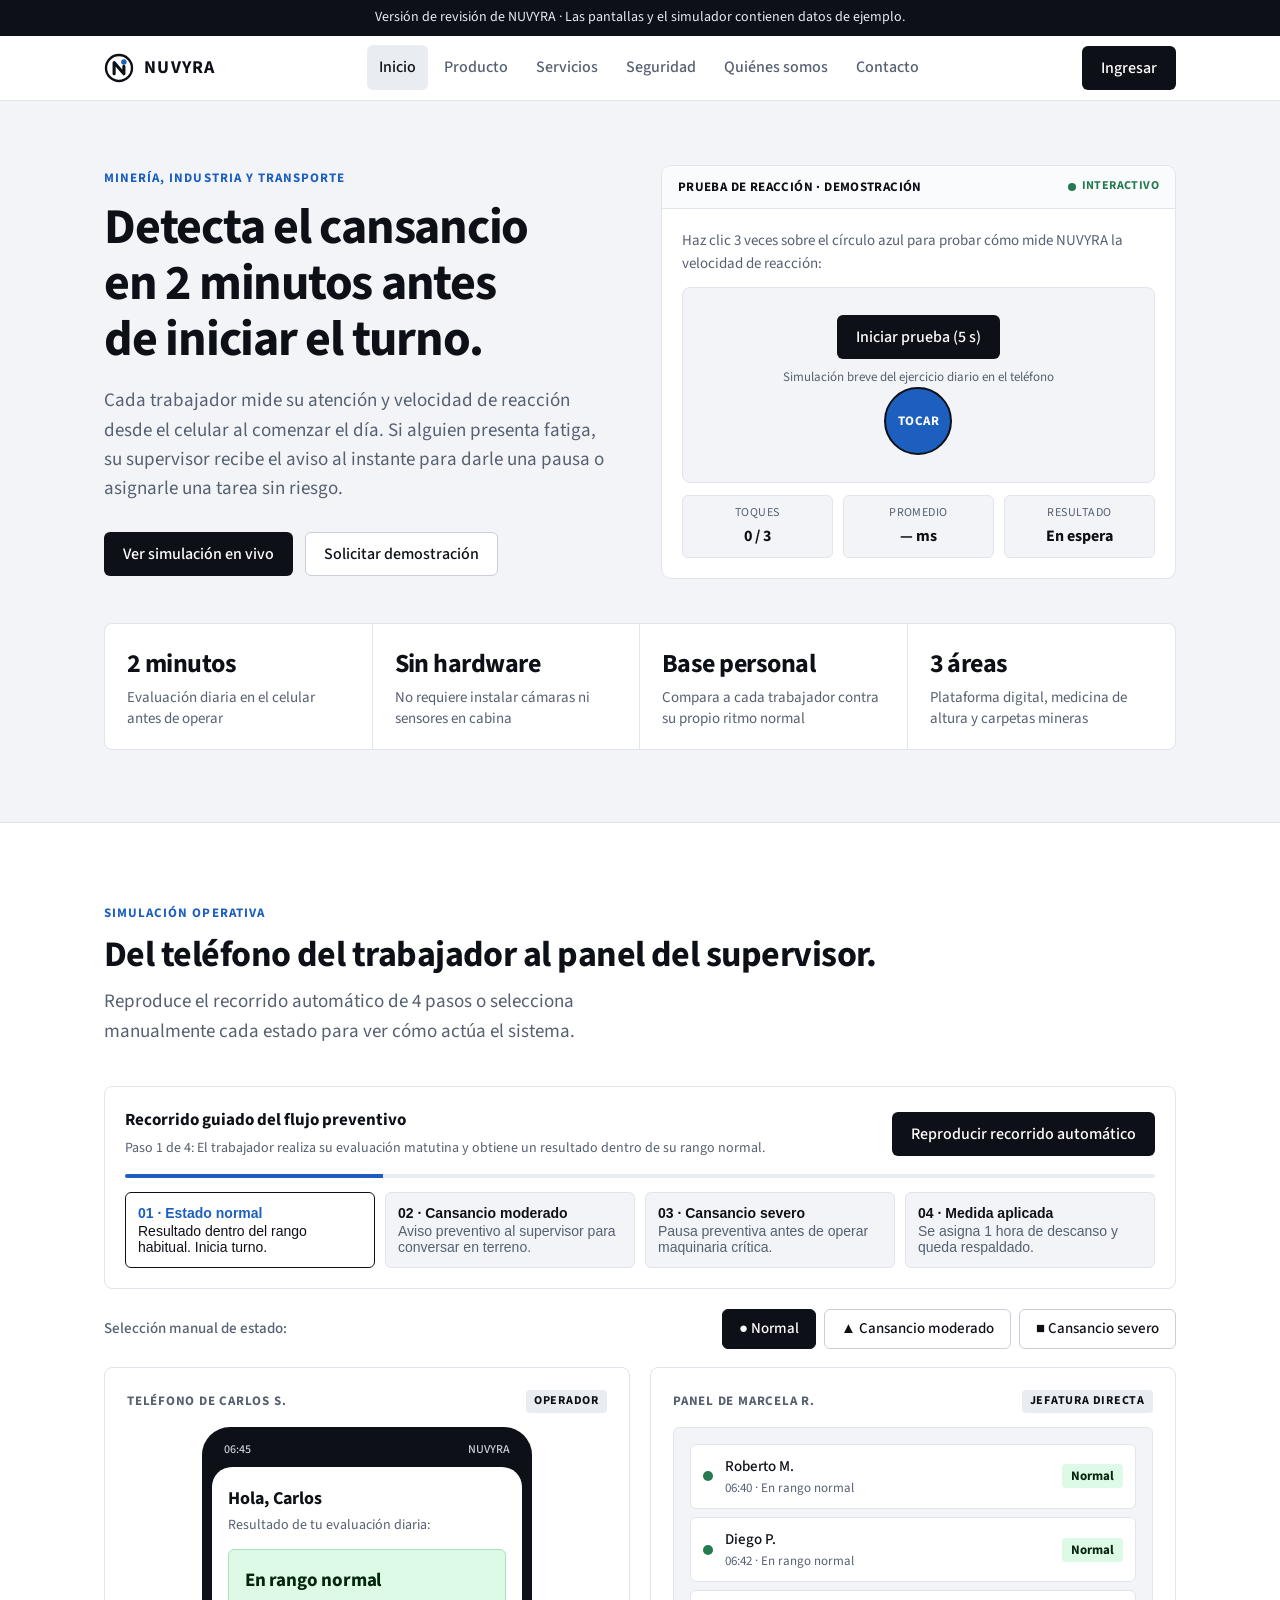
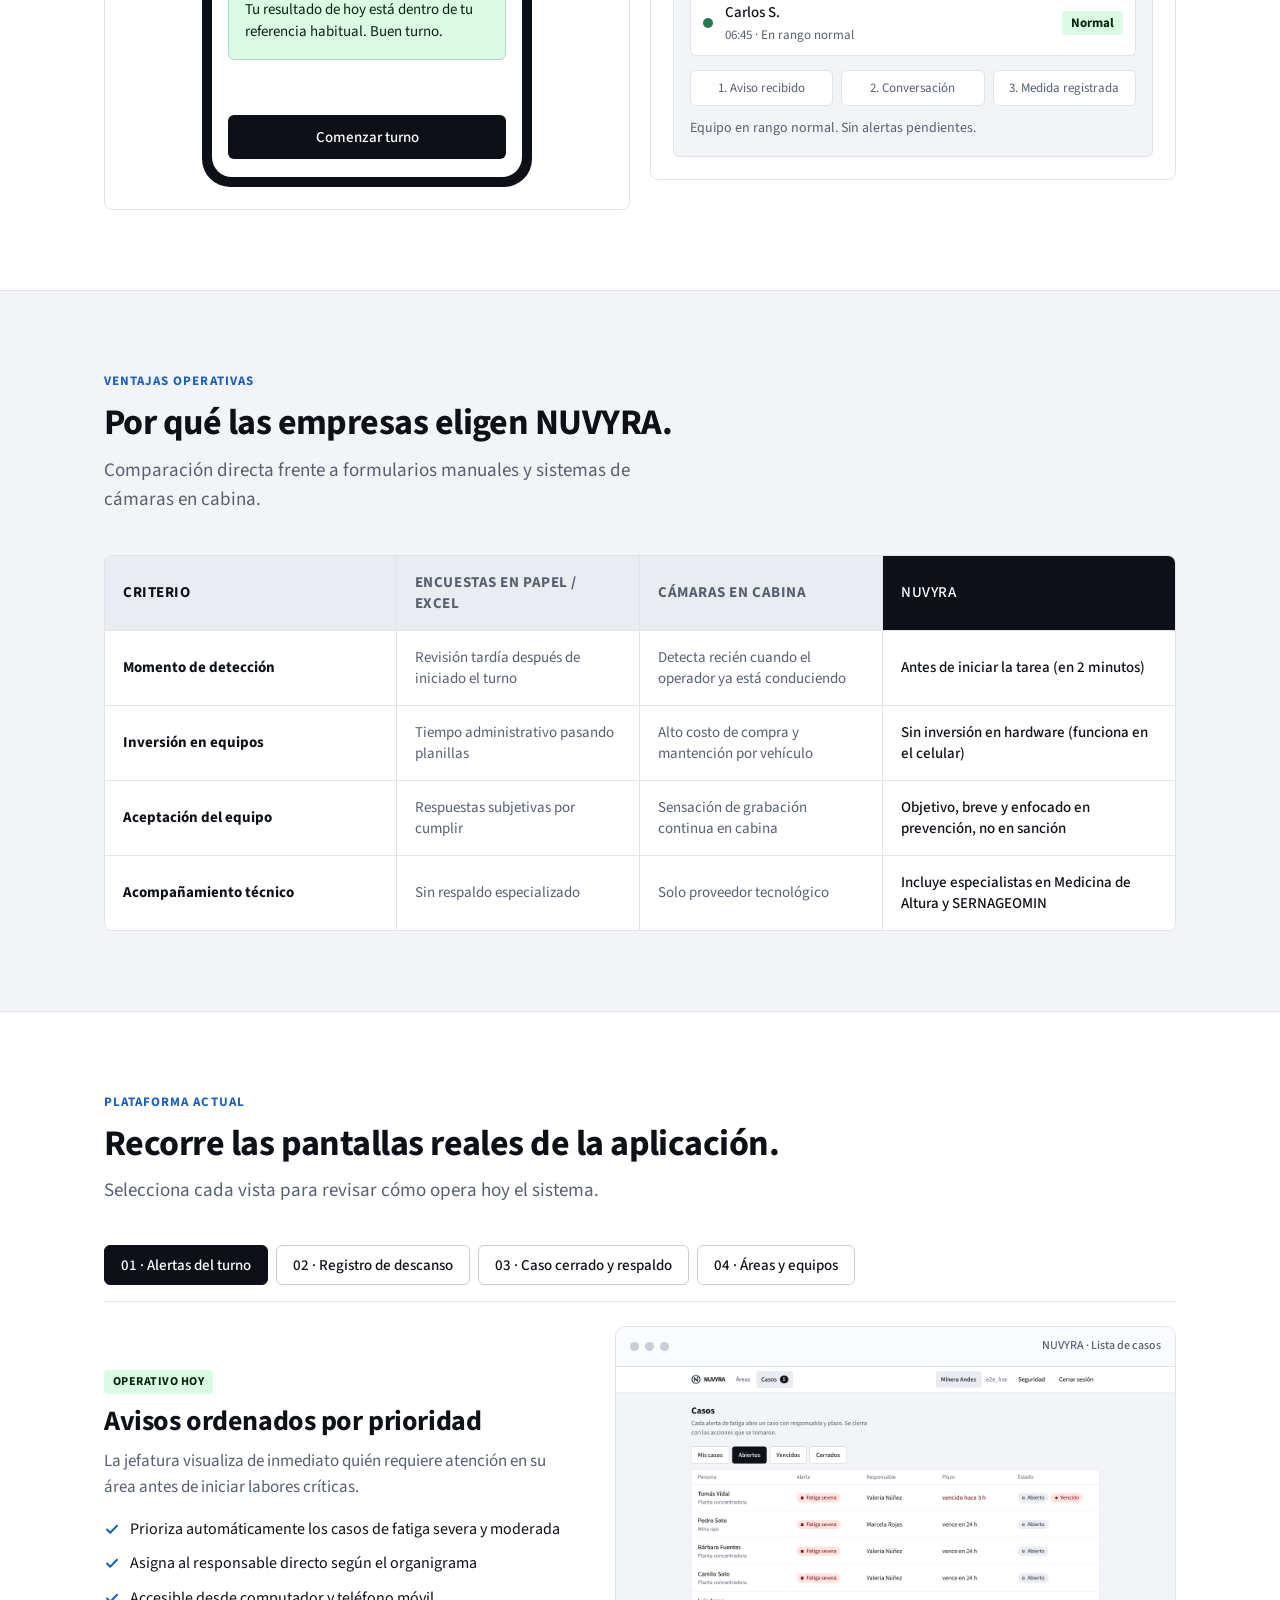
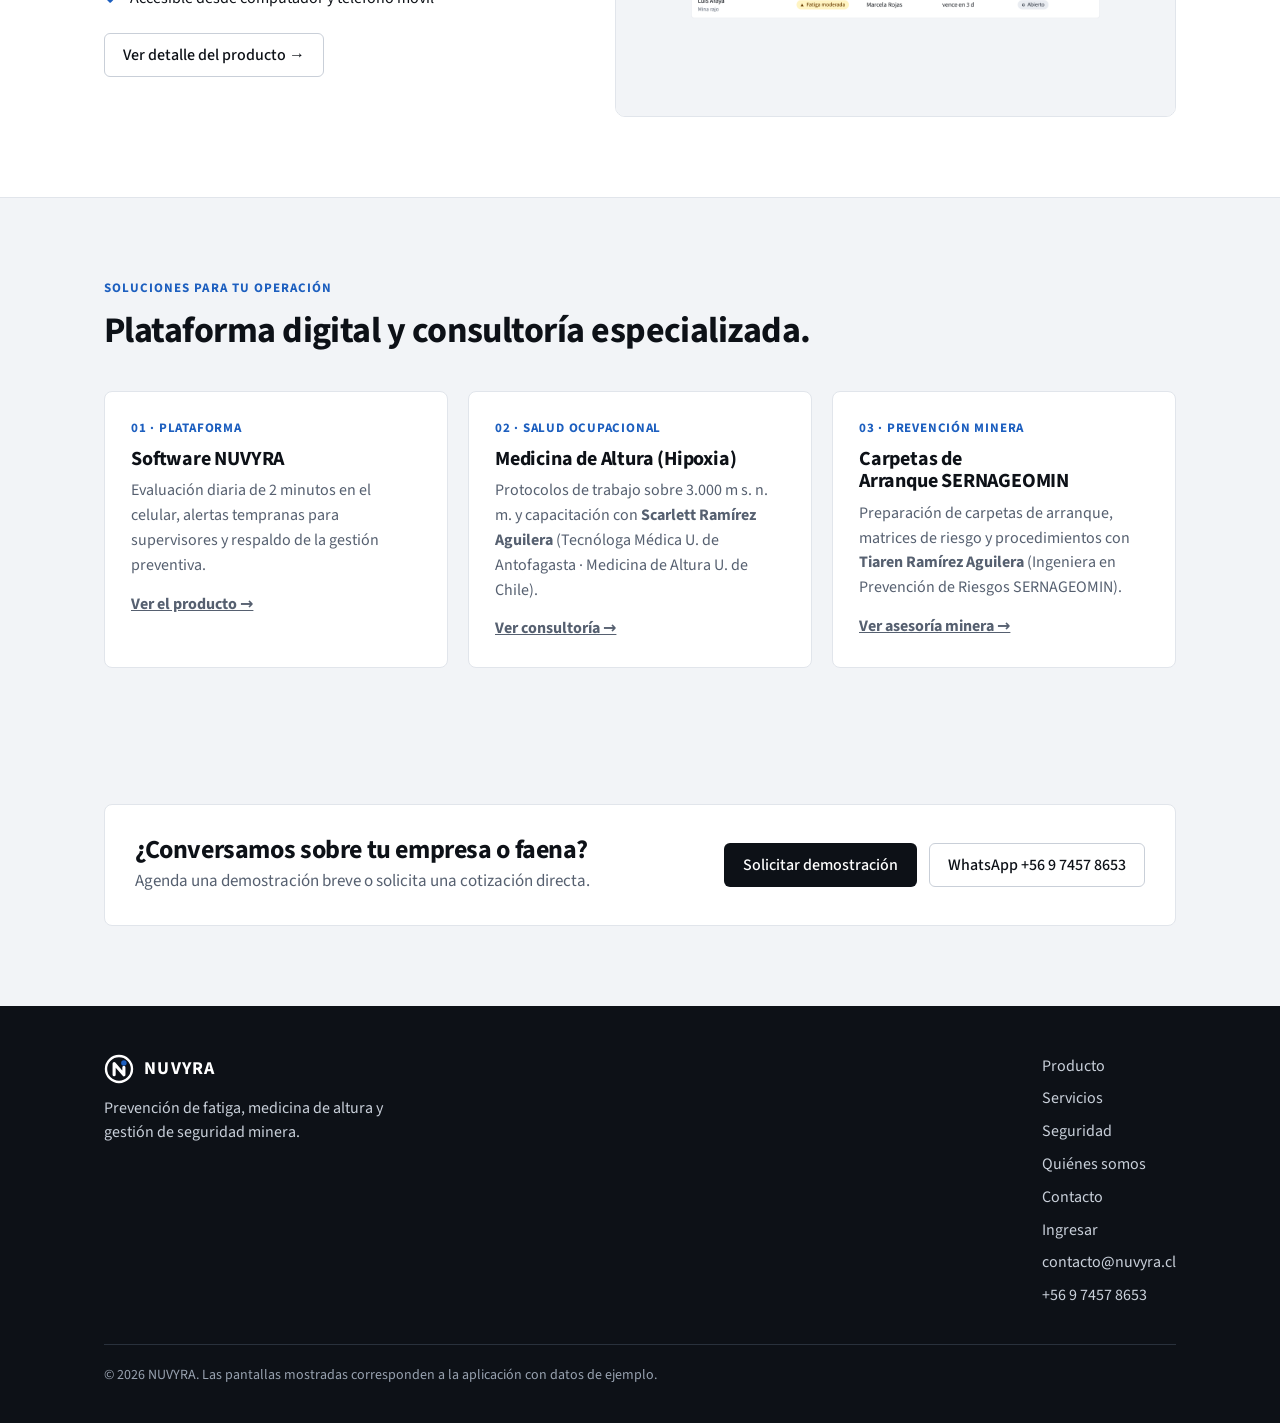
==== commit 2590225b: "Diseno sobrio y comercial B2B sin emojis ni estilos de IA, con prueba interactiva y recorrido guiado" ====
--- a/index.html
+++ b/index.html
@@ -4,21 +4,21 @@
 <meta charset="utf-8">
 <meta name="robots" content="noindex, nofollow">
 <meta name="viewport" content="width=device-width, initial-scale=1">
-<title>NUVYRA · Cuidado preventivo y apoyo en terreno</title>
-<meta name="description" content="NUVYRA ayuda a detectar el cansancio antes de iniciar el turno para cuidar la salud de las personas y acompañarlas en terreno con medidas reales de prevención.">
+<title>NUVYRA · Prevención de fatiga y gestión operacional</title>
+<meta name="description" content="Con NUVYRA cada trabajador mide sus reflejos en 2 minutos desde el celular antes del turno. Sin cámaras en cabina y con respaldo para empresas mandantes.">
 <link rel="icon" type="image/svg+xml" href="favicon.svg">
 <link rel="stylesheet" href="estilos.css">
 </head>
 <body>
-<div class="preview-bar" role="note">Sitio en revisión de NUVYRA · Las pantallas contienen datos de ejemplo para mostrar cómo funciona el acompañamiento preventivo.</div>
+<div class="preview-bar" role="note">Versión de revisión de NUVYRA · Las pantallas y el simulador contienen datos de ejemplo.</div>
 <a class="skip" href="#contenido">Saltar al contenido</a>
 <svg width="0" height="0" style="position:absolute" aria-hidden="true">
   <symbol id="mark" viewBox="0 0 24 24">
     <circle cx="12" cy="12" r="10.4" fill="none" stroke="currentColor" stroke-width="1.9"/>
     <path d="M8.1 16.6V7.6L15.9 16.6V10.6" fill="none" stroke="currentColor" stroke-width="2.5" stroke-linecap="round" stroke-linejoin="round"/>
-    <circle cx="15.9" cy="7.2" r="2.2" fill="#1b5ec4"/>
+    <circle cx="15.9" cy="7.2" r="2.2" fill="#1d5fbf"/>
   </symbol>
-  <symbol id="tick" viewBox="0 0 16 16"><path d="M3 8.5l3.2 3.2L13 4.8" fill="none" stroke="#1b5ec4" stroke-width="2" stroke-linecap="round" stroke-linejoin="round"/></symbol>
+  <symbol id="tick" viewBox="0 0 16 16"><path d="M3 8.5l3.2 3.2L13 4.8" fill="none" stroke="#1d5fbf" stroke-width="2" stroke-linecap="round" stroke-linejoin="round"/></symbol>
 </svg>
 <header class="top">
   <div class="wrap">
@@ -33,163 +33,192 @@
 <main id="contenido">
 
 <section class="hero">
-  <div class="wrap grid">
-    <div>
-      <div class="eyebrow">Salud y seguridad centrada en las personas</div>
-      <h1>Cuidar al equipo antes de que el cansancio se convierta en un accidente.</h1>
-      <p class="lead">Dormir mal, un turno largo o trabajar en altura geográfica nos puede pasar a todos. NUVYRA permite detectar la fatiga en 2 minutos antes de operar, para que la jefatura pueda apoyar al trabajador con un descanso, hidratación o cambio de tarea.</p>
-      <div class="cta">
-        <a class="btn btn-primary" href="#simulador">Probar cómo funciona ↓</a>
-        <a class="btn btn-secondary" href="producto.html">Ver pantallas reales</a>
-      </div>
-      <ul class="trust-pills" aria-label="Principios de NUVYRA">
-        <li>✓ 100% preventivo, nunca punitivo</li>
-        <li>✓ Se compara contigo mismo, no con otros</li>
-        <li>✓ Creado con especialistas en salud y minería</li>
-      </ul>
-    </div>
-    <figure style="margin:0">
-      <div class="frame" role="img" aria-label="Pantalla actualizada de NUVYRA mostrando el acompañamiento de una persona con descanso de una hora">
-        <div class="bar" aria-hidden="true">
-          <div class="bar-dots"><i></i><i></i><i></i></div>
-          <span class="bar-title">NUVYRA · Panel de Acompañamiento Preventivo</span>
-        </div>
-        <img src="img/app-caso-resuelto.png" width="1440" height="900" alt="Pantalla real de NUVYRA donde se registra una conversación con la persona y un descanso de una hora hasta volver a su nivel normal">
-      </div>
-      <div class="callouts" aria-label="Qué muestra esta pantalla">
-        <div class="callout"><b>1. Aviso temprano</b>Se detecta fatiga antes de iniciar una labor de riesgo.</div>
-        <div class="callout"><b>2. Apoyo humano</b>Conversación en terreno y descanso de una hora.</div>
-        <div class="callout"><b>3. Regreso seguro</b>La persona retoma cuando vuelve a su nivel normal.</div>
-      </div>
-    </figure>
+  <div class="wrap">
+    <div class="grid">
+      <div>
+        <div class="eyebrow">Minería, industria y transporte</div>
+        <h1>Detecta el cansancio en 2 minutos antes de iniciar el turno.</h1>
+        <p class="lead">Cada trabajador mide su atención y velocidad de reacción desde el celular al comenzar el día. Si alguien presenta fatiga, su supervisor recibe el aviso al instante para darle una pausa o asignarle una tarea sin riesgo.</p>
+        <div class="cta">
+          <a class="btn btn-primary" href="#simulador">Ver simulación en vivo</a>
+          <a class="btn btn-secondary" href="contacto.html">Solicitar demostración</a>
+        </div>
+      </div>
+
+      <!-- MÓDULO INTERACTIVO DE PRUEBA DE REFLEJOS (SOBRIO Y PROFESIONAL) -->
+      <div>
+        <div class="demo-card" aria-label="Módulo interactivo de prueba de velocidad de reacción">
+          <div class="demo-top">
+            <span>Prueba de reacción · Demostración</span>
+            <span class="live-dot">Interactivo</span>
+          </div>
+          <div class="demo-body">
+            <p style="font-size:15px;color:var(--muted);margin-bottom:12px">Haz clic 3 veces sobre el círculo azul para probar cómo mide NUVYRA la velocidad de reacción:</p>
+            <div id="reflex-box" class="reflex-arena">
+              <div id="reflex-intro">
+                <button type="button" id="reflex-start" class="btn btn-primary">Iniciar prueba (5 s)</button>
+                <p style="font-size:13px;color:var(--muted);margin-top:8px">Simulación breve del ejercicio diario en el teléfono</p>
+              </div>
+              <button type="button" id="reflex-dot" class="reflex-target" hidden>Tocar</button>
+              <div id="reflex-done" hidden>
+                <strong id="reflex-res-title" style="font-size:18px;color:var(--ink);display:block;margin-bottom:4px"></strong>
+                <p id="reflex-res-text" style="font-size:14px;color:var(--muted);margin-bottom:12px"></p>
+                <button type="button" id="reflex-retry" class="btn btn-secondary" style="min-height:36px;font-size:14px">Repetir prueba</button>
+              </div>
+            </div>
+            <div class="reflex-stats">
+              <div class="reflex-stat"><small>Toques</small><b id="st-hits">0 / 3</b></div>
+              <div class="reflex-stat"><small>Promedio</small><b id="st-ms">— ms</b></div>
+              <div class="reflex-stat"><small>Resultado</small><b id="st-status">En espera</b></div>
+            </div>
+          </div>
+        </div>
+      </div>
+    </div>
+
+    <div class="kpi-strip" aria-label="Indicadores principales">
+      <div class="kpi-card">
+        <div class="kpi-val">2 minutos</div>
+        <div class="kpi-lbl">Evaluación diaria en el celular antes de operar</div>
+      </div>
+      <div class="kpi-card">
+        <div class="kpi-val">Sin hardware</div>
+        <div class="kpi-lbl">No requiere instalar cámaras ni sensores en cabina</div>
+      </div>
+      <div class="kpi-card">
+        <div class="kpi-val">Base personal</div>
+        <div class="kpi-lbl">Compara a cada trabajador contra su propio ritmo normal</div>
+      </div>
+      <div class="kpi-card">
+        <div class="kpi-val">3 áreas</div>
+        <div class="kpi-lbl">Plataforma digital, medicina de altura y carpetas mineras</div>
+      </div>
+    </div>
   </div>
 </section>
-
-<section class="white" id="filosofia">
+<script>
+(function(){
+  var $ = function(id){ return document.getElementById(id); };
+  var hits = 0, times = [], t0 = 0;
+  var pos = [{top:"22px",left:"28px"},{top:"96px",left:"64%"},{top:"38px",left:"40%"}];
+  function mover(){
+    var dot = $("reflex-dot");
+    var p = pos[hits % pos.length];
+    dot.style.position = "absolute";
+    dot.style.top = p.top;
+    dot.style.left = p.left;
+    t0 = performance.now();
+  }
+  $("reflex-start").addEventListener("click", function(){
+    hits = 0; times = [];
+    $("st-hits").textContent = "0 / 3";
+    $("st-ms").textContent = "...";
+    $("st-status").textContent = "Midiendo";
+    $("reflex-intro").hidden = true;
+    $("reflex-done").hidden = true;
+    $("reflex-dot").hidden = false;
+    mover();
+  });
+  $("reflex-dot").addEventListener("click", function(){
+    var dt = Math.round(performance.now() - t0);
+    times.push(dt);
+    hits++;
+    $("st-hits").textContent = hits + " / 3";
+    var avg = Math.round(times.reduce(function(a,b){return a+b;},0)/times.length);
+    $("st-ms").textContent = avg + " ms";
+    if (hits < 3) {
+      mover();
+    } else {
+      $("reflex-dot").hidden = true;
+      $("reflex-done").hidden = false;
+      $("st-status").textContent = "Normal";
+      $("reflex-res-title").textContent = "Tiempo promedio: " + avg + " ms";
+      $("reflex-res-text").textContent = "En la aplicación real, este resultado se compara con la base personal del trabajador y notifica al supervisor si requiere atención.";
+    }
+  });
+  $("reflex-retry").addEventListener("click", function(){
+    $("reflex-start").click();
+  });
+})();
+</script>
+
+<!-- SIMULADOR INTERACTIVO + RECORRIDO AUTOMÁTICO -->
+<section class="white" id="simulador" aria-labelledby="sim-t">
   <div class="wrap">
     <div class="head">
-      <div class="eyebrow">Nuestra filosofía de trabajo</div>
-      <h2>Una herramienta de apoyo mutuo, jamás de persecución.</h2>
-      <p class="lead">Sabemos que en terreno existe el temor a que la tecnología se use para vigilar o sancionar. NUVYRA fue diseñada exactamente para lo contrario: proteger la vida del trabajador y dar tranquilidad a quien supervisa.</p>
-    </div>
-    <div class="care-compare">
-      <div class="care-box yes">
-        <span class="care-tag">✓ Lo que NUVYRA SÍ es</span>
-        <h3>Un escudo para cuidar tu salud y tu turno</h3>
-        <ul class="care-list">
-          <li><span class="ico">✓</span><span><b>Un chequeo personal de 2 minutos:</b> mide tu atención y reflejos de hoy comparados solo con tu propio ritmo habitual.</span></li>
-          <li><span class="ico">✓</span><span><b>Apoyo real cuando estás cansado:</b> si hoy dormiste mal o te afectó la altura, tu supervisor recibe un aviso para acercarse a conversar y darte una pausa de recuperación o una tarea más liviana.</span></li>
-          <li><span class="ico">✓</span><span><b>Respaldo de que nos cuidamos:</b> queda constancia de la medida de apoyo tomada para proteger tanto al trabajador como a la empresa.</span></li>
-        </ul>
-      </div>
-      <div class="care-box no">
-        <span class="care-tag">✕ Lo que NUVYRA NUNCA es</span>
-        <h3>Cero vigilancia, cero castigos</h3>
-        <ul class="care-list">
-          <li><span class="ico">✕</span><span><b>No es para sancionar ni buscar culpables:</b> sentir fatiga es una condición humana y fisiológica normal, no una falta laboral.</span></li>
-          <li><span class="ico">✕</span><span><b>No es un ranking ni competencia:</b> nadie se compara con el resto del turno; cada persona tiene su propia línea base.</span></li>
-          <li><span class="ico">✕</span><span><b>No reemplaza el criterio humano:</b> la aplicación no toma decisiones automáticas sobre las personas; siempre media una conversación en terreno.</span></li>
-        </ul>
-      </div>
-    </div>
-  </div>
-</section>
-
-<section id="como-funciona">
-  <div class="wrap">
-    <div class="head">
-      <div class="eyebrow">Paso a paso</div>
-      <h2>¿Cómo funciona en el día a día de la faena?</h2>
-      <p class="lead">Un flujo simple y transparente de 4 pasos que ya está funcionando en nuestra plataforma.</p>
-    </div>
-    <div class="steps">
-      <div class="step">
-        <span class="badge now"><svg viewBox="0 0 10 10"><circle cx="5" cy="5" r="4" fill="currentColor"/></svg>Paso 1</span>
-        <h3>Chequeo de 2 min</h3>
-        <p>Al iniciar la jornada, cada persona realiza en su celular un ejercicio breve de atención visual y velocidad de reacción.</p>
-        <div class="step-example"><b>En simple:</b> Como estirar antes de hacer deporte, pero para la atención.</div>
-      </div>
-      <div class="step">
-        <span class="badge now"><svg viewBox="0 0 10 10"><circle cx="5" cy="5" r="4" fill="currentColor"/></svg>Paso 2</span>
-        <h3>Tu propio ritmo</h3>
-        <p>Tras 3 días iniciales, NUVYRA conoce tu nivel habitual y compara tu resultado de hoy únicamente contigo mismo.</p>
-        <div class="step-example"><b>En simple:</b> No te compara con tus compañeros ni con promedios ajenos.</div>
-      </div>
-      <div class="step">
-        <span class="badge now"><svg viewBox="0 0 10 10"><circle cx="5" cy="5" r="4" fill="currentColor"/></svg>Paso 3</span>
-        <h3>Aviso preventivo</h3>
-        <p>Si el resultado está normal, inicias tu día tranquilo. Si hay cansancio moderado o severo, avisa de forma clara y amable.</p>
-        <div class="step-example"><b>En simple:</b> Usa íconos, formas y palabras fáciles de leer para todos.</div>
-      </div>
-      <div class="step">
-        <span class="badge now"><svg viewBox="0 0 10 10"><circle cx="5" cy="5" r="4" fill="currentColor"/></svg>Paso 4</span>
-        <h3>Apoyo en terreno</h3>
-        <p>La jefatura directa se acerca a conversar contigo para acordar una pausa de descanso, rehidratación o ajuste de tarea.</p>
-        <div class="step-example"><b>En simple:</b> Nadie opera en riesgo; primero está tu bienestar.</div>
-      </div>
-    </div>
-  </div>
-</section>
-
-<section class="white" id="simulador" aria-labelledby="sim-t">
-  <div class="wrap">
-    <div class="head">
-      <div class="eyebrow">Simulador interactivo</div>
-      <h2 id="sim-t">Ponte en el lugar del trabajador y del supervisor.</h2>
-      <p class="lead">Haz clic en los 3 botones de abajo para ver cómo NUVYRA acompaña a <b>Carlos</b> según cómo amaneció hoy, sin juicios y priorizando su bienestar.</p>
+      <div class="eyebrow">Simulación operativa</div>
+      <h2 id="sim-t">Del teléfono del trabajador al panel del supervisor.</h2>
+      <p class="lead">Reproduce el recorrido automático de 4 pasos o selecciona manualmente cada estado para ver cómo actúa el sistema.</p>
+    </div>
+
+    <div class="vid-box">
+      <div class="vid-head">
+        <div>
+          <strong style="font-size:17px;display:block">Recorrido guiado del flujo preventivo</strong>
+          <span style="font-size:14px;color:var(--muted)" id="vid-caption">Paso 1 de 4: El trabajador realiza su evaluación matutina y obtiene un resultado dentro de su rango normal.</span>
+        </div>
+        <button type="button" id="vid-btn" class="btn btn-primary">Reproducir recorrido automático</button>
+      </div>
+      <div class="vid-bar" aria-hidden="true"><div id="vid-fill" class="vid-fill"></div></div>
+      <div class="vid-Scenes" role="group" aria-label="Etapas de la simulación">
+        <button type="button" class="vid-scene active" data-escena="0"><b>01 · Estado normal</b>Resultado dentro del rango habitual. Inicia turno.</button>
+        <button type="button" class="vid-scene" data-escena="1"><b>02 · Cansancio moderado</b>Aviso preventivo al supervisor para conversar en terreno.</button>
+        <button type="button" class="vid-scene" data-escena="2"><b>03 · Cansancio severo</b>Pausa preventiva antes de operar maquinaria crítica.</button>
+        <button type="button" class="vid-scene" data-escena="3"><b>04 · Medida aplicada</b>Se asigna 1 hora de descanso y queda respaldado.</button>
+      </div>
     </div>
 
     <div class="sim-guide">
-      <div><strong>1. Elige cómo salió el chequeo de Carlos hoy:</strong></div>
-      <div class="sim-pick" role="group" aria-label="Elige un estado de ejemplo para simular">
-        <button type="button" class="sim-btn" data-nivel="verde" aria-pressed="true">● Descansado (Normal)</button>
+      <div style="font-size:15px;font-weight:500;color:var(--muted)">Selección manual de estado:</div>
+      <div class="sim-pick" role="group" aria-label="Elige un resultado de ejemplo">
+        <button type="button" class="sim-btn" data-nivel="verde" aria-pressed="true">● Normal</button>
         <button type="button" class="sim-btn" data-nivel="amarillo" aria-pressed="false">▲ Cansancio moderado</button>
-        <button type="button" class="sim-btn" data-nivel="rojo" aria-pressed="false">■ Cansancio alto (Requiere pausa)</button>
+        <button type="button" class="sim-btn" data-nivel="rojo" aria-pressed="false">■ Cansancio severo</button>
       </div>
     </div>
 
     <div class="sim-grid">
       <div class="sim-col">
-        <div class="sim-label"><span>Vista en el celular de Carlos</span><span class="role-tag">Trabajador</span></div>
+        <div class="sim-label"><span>Teléfono de Carlos S.</span><span class="role-tag">Operador</span></div>
         <div class="phone" aria-hidden="false">
-          <div class="phone-top"><span>06:45 AM</span><span>NUVYRA</span></div>
+          <div class="phone-top"><span>06:45</span><span>NUVYRA</span></div>
           <div class="phone-body">
-            <div class="phone-hi">Buen día, Carlos</div>
-            <div class="phone-sub">Resultado de tu chequeo de 2 minutos:</div>
+            <div class="phone-hi">Hola, Carlos</div>
+            <div class="phone-sub">Resultado de tu evaluación diaria:</div>
             <div id="sim-persona" class="sim-state s-verde" aria-live="polite">
               <strong id="sim-p-titulo"></strong>
               <p id="sim-p-texto"></p>
             </div>
             <p id="sim-boton-nota" class="phone-note" hidden></p>
-            <button type="button" id="sim-boton" class="phone-btn">Listo para iniciar mi turno</button>
+            <button type="button" id="sim-boton" class="phone-btn">Comenzar turno</button>
           </div>
         </div>
       </div>
 
       <div class="sim-col">
-        <div class="sim-label"><span>Vista en el panel de Marcela</span><span class="role-tag">Supervisora directa</span></div>
+        <div class="sim-label"><span>Panel de Marcela R.</span><span class="role-tag">Jefatura directa</span></div>
         <div class="panel">
           <div id="sim-banner" class="banner" hidden role="status" aria-live="assertive"></div>
-          <ul class="crew" aria-label="Equipo del turno de mañana">
-            <li><span class="dot d-verde" aria-hidden="true"></span><span class="who">Roberto M.<small>Chequeo 06:40 · Listo para operar</small></span><span class="pill p-verde">Normal</span></li>
-            <li><span class="dot d-verde" aria-hidden="true"></span><span class="who">Diego P.<small>Chequeo 06:42 · Listo para operar</small></span><span class="pill p-verde">Normal</span></li>
-            <li id="sim-fila"><span id="sim-dot" class="dot d-verde" aria-hidden="true"></span><span class="who">Carlos S.<small id="sim-sub-carlos">Chequeo 06:45 · Listo para operar</small></span><span id="sim-pill" class="pill p-verde">Normal</span></li>
+          <ul class="crew" aria-label="Equipo del turno">
+            <li><span class="dot d-verde" aria-hidden="true"></span><span class="who">Roberto M.<small>06:40 · En rango normal</small></span><span class="pill p-verde">Normal</span></li>
+            <li><span class="dot d-verde" aria-hidden="true"></span><span class="who">Diego P.<small>06:42 · En rango normal</small></span><span class="pill p-verde">Normal</span></li>
+            <li id="sim-fila"><span id="sim-dot" class="dot d-verde" aria-hidden="true"></span><span class="who">Carlos S.<small id="sim-sub-carlos">06:45 · En rango normal</small></span><span id="sim-pill" class="pill p-verde">Normal</span></li>
           </ul>
           <ol id="sim-pasos" class="pasos" hidden>
             <li id="paso-1">1. Aviso recibido</li>
-            <li id="paso-2">2. Conversar con Carlos</li>
-            <li id="paso-3">3. Apoyo acordado</li>
+            <li id="paso-2">2. Conversación</li>
+            <li id="paso-3">3. Medida registrada</li>
           </ol>
           <div id="sim-accion" class="sim-accion" hidden>
             <p id="sim-s-texto" class="sim-hint" style="margin-bottom:10px"></p>
-            <button type="button" id="sim-visita" class="btn btn-primary">Paso 2: Acercarse a conversar con Carlos →</button>
+            <button type="button" id="sim-visita" class="btn btn-secondary">Registrar conversación con Carlos</button>
             <div id="sim-sel-wrap" hidden>
-              <label for="sim-sel">Paso 3: ¿Qué medida de cuidado acordaron juntos?</label>
+              <label for="sim-sel">Medida preventiva acordada:</label>
               <select id="sim-sel" class="fld">
-                <option value="">Selecciona la medida de apoyo...</option>
-                <option>Pausa de descanso de 1 hora e hidratación antes de operar</option>
-                <option>Reasignar hoy a una tarea en equipo sin conducción de maquinaria</option>
-                <option>Acompañar a evaluación preventiva en policlínico / salud ocupacional</option>
+                <option value="">Seleccionar medida...</option>
+                <option>Descanso de 1 hora y reevaluación antes de operar</option>
+                <option>Asignación temporal a tarea sin conducción de equipo</option>
+                <option>Evaluación preventiva en policlínico de faena</option>
               </select>
             </div>
             <p id="sim-ok" class="sim-ok" hidden></p>
@@ -204,32 +233,34 @@
 (function(){
   var N = {
     verde: {
-      p:["¡Todo en orden hoy!","Tu atención y tiempo de reacción están dentro de tu nivel habitual. Que tengas un excelente y seguro turno."],
-      s:["Todo el equipo se encuentra en su nivel habitual. No se requieren medidas adicionales.",""],
-      sub:"Chequeo 06:45 · En su nivel habitual",
-      btn:"Listo para iniciar mi turno",
+      p:["En rango normal","Tu resultado de hoy está dentro de tu referencia habitual. Buen turno."],
+      s:["Equipo en rango normal. Sin alertas pendientes.",""],
+      sub:"06:45 · En rango normal",
+      btn:"Comenzar turno",
       nota:"",
       cls:"s-verde", pill:"Normal", pc:"p-verde", dc:"d-verde", acc:false, pause:false
     },
     amarillo: {
-      p:["Hoy muestras algo de cansancio","Tu resultado estuvo un poco más lento que tu ritmo habitual. Tu supervisora Marcela se acercará a conversar contigo para apoyarte."],
-      s:["Aviso de cuidado: Carlos muestra cansancio moderado","Acércate a conversar con él para saber cómo se siente y definir si necesita una pausa o apoyo en su tarea."],
-      sub:"Chequeo 06:45 · Requiere conversación de apoyo",
-      btn:"Esperando conversación con mi supervisora",
-      nota:"💡 Nadie te sancionará por estar cansado. Conversa con tu supervisora para organizar tu turno de forma segura.",
-      cls:"s-amarillo", pill:"Apoyo sugerido", pc:"p-amarillo", dc:"d-amarillo", acc:true, pause:false
+      p:["Cansancio moderado","Tu resultado estuvo por debajo de tu ritmo habitual. Tu jefatura conversará contigo para organizar la tarea."],
+      s:["Aviso preventivo: cansancio moderado","Conversa con Carlos para verificar cómo se encuentra y definir si requiere una pausa."],
+      sub:"06:45 · Requiere conversación en terreno",
+      btn:"A la espera de conversación",
+      nota:"Esta evaluación es preventiva y no constituye falta laboral.",
+      cls:"s-amarillo", pill:"Aviso", pc:"p-amarillo", dc:"d-amarillo", acc:true, pause:false
     },
     rojo: {
-      p:["Primero está tu bienestar","Hoy tu resultado refleja un cansancio importante. Por tu cuidado, haz una pausa antes de iniciar labores de riesgo; tu supervisora ya va a acompañarte."],
-      s:["Atención prioritaria: Carlos presenta cansancio alto","Por su seguridad, acompáñalo antes de que inicie tareas críticas o conducción para darle un descanso o ajustar su labor de hoy."],
-      sub:"Chequeo 06:45 · Prioridad de acompañamiento",
-      btn:"En pausa preventiva de cuidado",
-      nota:"🛡️ Pausa preventiva activa: te cuidamos para que no operes equipos pesados mientras te sientas agotado.",
-      cls:"s-rojo", pill:"Cuidado prioritario", pc:"p-rojo", dc:"d-rojo", acc:true, pause:true
+      p:["Cansancio severo","Por tu seguridad, aguarda antes de iniciar labores de riesgo. Tu jefatura ya fue notificada."],
+      s:["Alerta prioritaria: cansancio severo","Acércate antes de que inicie tareas críticas para asignarle una pausa de recuperación o ajustar su labor."],
+      sub:"06:45 · Requiere medida preventiva",
+      btn:"Pausa preventiva activa",
+      nota:"Pausa preventiva para evitar incidentes en la operación de equipos.",
+      cls:"s-rojo", pill:"Alerta", pc:"p-rojo", dc:"d-rojo", acc:true, pause:true
     }
   };
   var $ = function(id){ return document.getElementById(id); };
   var btns = document.querySelectorAll(".sim-btn"), cur = "verde";
+  var scenes = document.querySelectorAll(".vid-scene"), timer = null;
+
   function setPaso(n){ for (var i=1;i<=3;i++){ $("paso-"+i).className = i<=n ? "hecho" : ""; } }
   function pintar(k){
     cur = k; var n = N[k];
@@ -252,66 +283,255 @@
     setPaso(n.acc ? 1 : 0);
     btns.forEach(function(x){ x.setAttribute("aria-pressed", x.getAttribute("data-nivel") === k ? "true" : "false"); });
   }
-  btns.forEach(function(x){ x.addEventListener("click", function(){ pintar(x.getAttribute("data-nivel")); }); });
+
+  function activarEscena(idx){
+    scenes.forEach(function(s, i){ s.className = i === idx ? "vid-scene active" : "vid-scene"; });
+    $("vid-fill").style.width = ((idx + 1) * 25) + "%";
+    if (idx === 0) {
+      pintar("verde");
+      $("vid-caption").textContent = "Paso 1 de 4: El trabajador realiza su evaluación en 2 minutos y obtiene un resultado dentro de su rango normal.";
+    } else if (idx === 1) {
+      pintar("amarillo");
+      $("vid-caption").textContent = "Paso 2 de 4: Si presenta cansancio moderado, el sistema avisa a su jefatura directa para conversar en terreno.";
+    } else if (idx === 2) {
+      pintar("rojo");
+      $("vid-caption").textContent = "Paso 3 de 4: Ante cansancio severo, se activa una pausa preventiva antes de operar maquinaria.";
+    } else if (idx === 3) {
+      pintar("rojo");
+      $("sim-visita").hidden = true;
+      $("sim-sel-wrap").hidden = false;
+      $("sim-sel").value = "Descanso de 1 hora y reevaluación antes de operar";
+      setPaso(3);
+      $("sim-ok").textContent = "Medida registrada: Descanso de 1 hora y reevaluación antes de operar.";
+      $("sim-ok").hidden = false;
+      $("sim-pill").textContent = "Atendido";
+      $("sim-pill").className = "pill p-seg";
+      $("sim-sub-carlos").textContent = "Descanso de 1 hora asignado";
+      $("vid-caption").textContent = "Paso 4 de 4: La jefatura registra el descanso de 1 hora y la gestión queda respaldada con fecha y hora.";
+    }
+  }
+
+  scenes.forEach(function(s, i){
+    s.addEventListener("click", function(){
+      if (timer) { clearInterval(timer); timer = null; $("vid-btn").textContent = "Reproducir recorrido automático"; }
+      activarEscena(i);
+    });
+  });
+
+  $("vid-btn").addEventListener("click", function(){
+    if (timer) {
+      clearInterval(timer); timer = null;
+      $("vid-btn").textContent = "Reproducir recorrido automático";
+      return;
+    }
+    var step = 0;
+    $("vid-btn").textContent = "Pausar recorrido";
+    activarEscena(0);
+    timer = setInterval(function(){
+      step++;
+      if (step <= 3) {
+        activarEscena(step);
+      } else {
+        clearInterval(timer); timer = null;
+        $("vid-btn").textContent = "Repetir recorrido automático";
+      }
+    }, 3400);
+  });
+
+  btns.forEach(function(x){
+    x.addEventListener("click", function(){
+      if (timer) { clearInterval(timer); timer = null; $("vid-btn").textContent = "Reproducir recorrido automático"; }
+      pintar(x.getAttribute("data-nivel"));
+    });
+  });
   $("sim-visita").addEventListener("click", function(){ $("sim-visita").hidden = true; $("sim-sel-wrap").hidden = false; setPaso(2); });
   $("sim-sel").addEventListener("change", function(){
     var s = $("sim-sel");
     if (s.value) {
       setPaso(3);
-      $("sim-ok").textContent = "✓ Medida de cuidado acordada: «" + s.value + "». Carlos queda acompañado y protegido.";
+      $("sim-ok").textContent = "Medida registrada: " + s.value + ".";
       $("sim-ok").hidden = false;
-      $("sim-pill").textContent = "Acompañado";
+      $("sim-pill").textContent = "Atendido";
       $("sim-pill").className = "pill p-seg";
-      $("sim-sub-carlos").textContent = "Medida de apoyo activa en terreno";
+      $("sim-sub-carlos").textContent = "Medida preventiva aplicada";
     }
   });
   pintar("verde");
 })();
 </script>
 
-<section id="beneficios">
+<!-- COMPARATIVA DIRECTA Y SOBRIA -->
+<section id="por-que-elegirnos">
   <div class="wrap">
     <div class="head">
-      <div class="eyebrow">Por qué ayuda a todos</div>
-      <h2>Cuando cuidamos el descanso, ganan las personas y gana la operación.</h2>
+      <div class="eyebrow">Ventajas operativas</div>
+      <h2>Por qué las empresas eligen NUVYRA.</h2>
+      <p class="lead">Comparación directa frente a formularios manuales y sistemas de cámaras en cabina.</p>
+    </div>
+
+    <div class="vs-table" role="region" aria-label="Comparativa de alternativas">
+      <div class="vs-row vs-head">
+        <div class="vs-cell feat">Criterio</div>
+        <div class="vs-cell hide-sm">Encuestas en papel / Excel</div>
+        <div class="vs-cell hide-sm">Cámaras en cabina</div>
+        <div class="vs-cell win">NUVYRA</div>
+      </div>
+      <div class="vs-row">
+        <div class="vs-cell feat">Momento de detección</div>
+        <div class="vs-cell hide-sm">Revisión tardía después de iniciado el turno</div>
+        <div class="vs-cell hide-sm">Detecta recién cuando el operador ya está conduciendo</div>
+        <div class="vs-cell win">Antes de iniciar la tarea (en 2 minutos)</div>
+      </div>
+      <div class="vs-row">
+        <div class="vs-cell feat">Inversión en equipos</div>
+        <div class="vs-cell hide-sm">Tiempo administrativo pasando planillas</div>
+        <div class="vs-cell hide-sm">Alto costo de compra y mantención por vehículo</div>
+        <div class="vs-cell win">Sin inversión en hardware (funciona en el celular)</div>
+      </div>
+      <div class="vs-row">
+        <div class="vs-cell feat">Aceptación del equipo</div>
+        <div class="vs-cell hide-sm">Respuestas subjetivas por cumplir</div>
+        <div class="vs-cell hide-sm">Sensación de grabación continua en cabina</div>
+        <div class="vs-cell win">Objetivo, breve y enfocado en prevención, no en sanción</div>
+      </div>
+      <div class="vs-row">
+        <div class="vs-cell feat">Acompañamiento técnico</div>
+        <div class="vs-cell hide-sm">Sin respaldo especializado</div>
+        <div class="vs-cell hide-sm">Solo proveedor tecnológico</div>
+        <div class="vs-cell win">Incluye especialistas en Medicina de Altura y SERNAGEOMIN</div>
+      </div>
+    </div>
+  </div>
+</section>
+
+<!-- VISOR INTERACTIVO DE PANTALLAS REALES (TABS) -->
+<section class="white" id="pantallas-reales">
+  <div class="wrap">
+    <div class="head">
+      <div class="eyebrow">Plataforma actual</div>
+      <h2>Recorre las pantallas reales de la aplicación.</h2>
+      <p class="lead">Selecciona cada vista para revisar cómo opera hoy el sistema.</p>
+    </div>
+
+    <div class="shot-tabs" role="tablist" aria-label="Vistas de la aplicación">
+      <button type="button" class="shot-tab" role="tab" aria-selected="true" data-shot="0">01 · Alertas del turno</button>
+      <button type="button" class="shot-tab" role="tab" aria-selected="false" data-shot="1">02 · Registro de descanso</button>
+      <button type="button" class="shot-tab" role="tab" aria-selected="false" data-shot="2">03 · Caso cerrado y respaldo</button>
+      <button type="button" class="shot-tab" role="tab" aria-selected="false" data-shot="3">04 · Áreas y equipos</button>
+    </div>
+
+    <div class="feature" style="margin-bottom:0">
+      <div class="text">
+        <span class="badge now" style="margin-bottom:12px">Operativo hoy</span>
+        <h3 id="shot-title">Avisos ordenados por prioridad</h3>
+        <p id="shot-desc">La jefatura visualiza de inmediato quién requiere atención en su área antes de iniciar labores críticas.</p>
+        <ul class="ticks" id="shot-list">
+          <li><svg width="16" height="16"><use href="#tick"/></svg><span>Prioriza automáticamente los casos de fatiga severa y moderada</span></li>
+          <li><svg width="16" height="16"><use href="#tick"/></svg><span>Asigna al responsable directo según el organigrama</span></li>
+          <li><svg width="16" height="16"><use href="#tick"/></svg><span>Accesible desde computador y teléfono móvil</span></li>
+        </ul>
+        <div style="margin-top:22px">
+          <a class="btn btn-secondary" href="producto.html">Ver detalle del producto →</a>
+        </div>
+      </div>
+      <figure style="margin:0">
+        <div class="frame">
+          <div class="bar" aria-hidden="true">
+            <div class="bar-dots"><i></i><i></i><i></i></div>
+            <span class="bar-title" id="shot-bar">NUVYRA · Lista de casos</span>
+          </div>
+          <img id="shot-img" src="img/app-casos-lista.png" width="1440" height="900" alt="Pantalla real de NUVYRA">
+        </div>
+      </figure>
+    </div>
+  </div>
+</section>
+<script>
+(function(){
+  var shots = [
+    {
+      t:"Avisos ordenados por prioridad",
+      d:"La jefatura visualiza de inmediato quién requiere atención en su área antes de iniciar labores críticas.",
+      b:"NUVYRA · Lista de casos",
+      img:"img/app-casos-lista.png",
+      items:["Prioriza automáticamente los casos de fatiga severa y moderada","Asigna al responsable directo según el organigrama","Accesible desde computador y teléfono móvil"]
+    },
+    {
+      t:"Registro de descanso o cambio de tarea",
+      d:"Tras conversar con el trabajador, el supervisor registra la medida preventiva (descanso, rehidratación o ajuste de tarea).",
+      b:"NUVYRA · Registro de acción preventiva",
+      img:"img/app-caso-acompanamiento.png",
+      items:["Exige al menos una medida preventiva antes de cerrar el caso","Deja constancia clara del estado en que queda la persona","Proceso rápido pensado para terreno"]
+    },
+    {
+      t:"Respaldo completo con línea de tiempo",
+      d:"Una vez que el trabajador retoma su nivel normal, el caso queda cerrado con el historial íntegro de fechas y horas.",
+      b:"NUVYRA · Caso cerrado con respaldo",
+      img:"img/app-caso-resuelto.png",
+      items:["Línea de tiempo verificable ante empresas mandantes","Protege tanto al trabajador como a la operación","Historial protegido contra modificaciones"]
+    },
+    {
+      t:"Control de cumplimiento por área y turno",
+      d:"Permite revisar el avance diario de evaluaciones por gerencia, área y equipo de trabajo.",
+      b:"NUVYRA · Áreas y organigrama",
+      img:"img/app-areas-organigrama.webp",
+      items:["Estructura organizacional por áreas operativas","Meta diaria configurable por empresa","Permisos de visualización según el rol de cada usuario"]
+    }
+  ];
+  var tabs = document.querySelectorAll(".shot-tab");
+  tabs.forEach(function(btn){
+    btn.addEventListener("click", function(){
+      var idx = parseInt(btn.getAttribute("data-shot"), 10);
+      var s = shots[idx];
+      tabs.forEach(function(t, i){ t.setAttribute("aria-selected", i === idx ? "true" : "false"); });
+      document.getElementById("shot-title").textContent = s.t;
+      document.getElementById("shot-desc").textContent = s.d;
+      document.getElementById("shot-bar").textContent = s.b;
+      document.getElementById("shot-img").src = s.img;
+      var ul = document.getElementById("shot-list");
+      ul.innerHTML = s.items.map(function(txt){
+        return '<li><svg width="16" height="16"><use href="#tick"/></svg><span>' + txt + '</span></li>';
+      }).join("");
+    });
+  });
+})();
+</script>
+
+<!-- LOS 3 PILARES DE SERVICIO -->
+<section id="solucion-integral">
+  <div class="wrap">
+    <div class="head">
+      <div class="eyebrow">Soluciones para tu operación</div>
+      <h2>Plataforma digital y consultoría especializada.</h2>
     </div>
     <div class="three">
       <div class="card">
-        <span class="num">Para los trabajadores</span>
-        <h3>Regresar sanos a casa</h3>
-        <p>Permite expresar con datos objetivos cuando el cuerpo necesita una pausa, sin miedo a represalias y con apoyo directo en terreno.</p>
+        <span class="num">01 · Plataforma</span>
+        <h3>Software NUVYRA</h3>
+        <p>Evaluación diaria de 2 minutos en el celular, alertas tempranas para supervisores y respaldo de la gestión preventiva.</p>
+        <p style="margin-top:14px"><a href="producto.html"><strong>Ver el producto →</strong></a></p>
       </div>
       <div class="card">
-        <span class="num">Para quienes supervisan</span>
-        <h3>Guía clara para apoyar al turno</h3>
-        <p>En lugar de enterarse cuando ya ocurrió un incidente, el supervisor recibe un aviso temprano para conversar con su equipo y organizar las tareas del día.</p>
+        <span class="num">02 · Salud ocupacional</span>
+        <h3>Medicina de Altura (Hipoxia)</h3>
+        <p>Protocolos de trabajo sobre 3.000 m s. n. m. y capacitación con <b>Scarlett Ramírez Aguilera</b> (Tecnóloga Médica U. de Antofagasta · Medicina de Altura U. de Chile).</p>
+        <p style="margin-top:14px"><a href="servicios.html#altura"><strong>Ver consultoría →</strong></a></p>
       </div>
       <div class="card">
-        <span class="num">Para la empresa</span>
-        <h3>Prevención real y respaldada</h3>
-        <p>Toda la gestión preventiva queda ordenada en un solo lugar, demostrando ante mandantes y organismos que la salud del equipo se cuida de verdad.</p>
-      </div>
-    </div>
-  </div>
-</section>
-
-<section class="white" id="explorar">
-  <div class="wrap">
-    <div class="head"><div class="eyebrow">Recorre el sitio</div><h2>Conoce cada parte de NUVYRA.</h2></div>
-    <div class="explore">
-      <a href="producto.html"><h3>Producto</h3><p>Mira las pantallas actualizadas de la aplicación y cómo funciona el acompañamiento.</p><span class="go">Ver pantallas reales →</span></a>
-      <a href="servicios.html"><h3>Servicios y Asesoría</h3><p>Consultoría en medicina de altura (hipoxia) y carpetas de arranque mineras.</p><span class="go">Ver especialistas →</span></a>
-      <a href="nosotros.html"><h3>Quiénes somos</h3><p>Conoce a las profesionales de salud, prevención SERNAGEOMIN y derecho detrás de NUVYRA.</p><span class="go">Conocer al equipo →</span></a>
-      <a href="contacto.html"><h3>Contacto</h3><p>Escríbenos por WhatsApp o correo para conversar sobre tu faena o empresa.</p><span class="go">Hablar con nosotros →</span></a>
+        <span class="num">03 · Prevención minera</span>
+        <h3>Carpetas de Arranque SERNAGEOMIN</h3>
+        <p>Preparación de carpetas de arranque, matrices de riesgo y procedimientos con <b>Tiaren Ramírez Aguilera</b> (Ingeniera en Prevención de Riesgos SERNAGEOMIN).</p>
+        <p style="margin-top:14px"><a href="servicios.html#seguridad-industrial"><strong>Ver asesoría minera →</strong></a></p>
+      </div>
     </div>
   </div>
 </section>
 
 <section class="band" aria-labelledby="band-t">
   <div class="wrap"><div class="box">
-    <div><h2 id="band-t">¿Te gustaría ver cómo funcionaría en tu equipo?</h2><p>Conversemos sin compromiso. Te mostramos la plataforma en vivo y resolvemos tus dudas.</p></div>
+    <div><h2 id="band-t">¿Conversamos sobre tu empresa o faena?</h2><p>Agenda una demostración breve o solicita una cotización directa.</p></div>
     <div style="display:flex;gap:12px;flex-wrap:wrap">
-      <a class="btn btn-primary" href="contacto.html">Escribirnos ahora</a>
+      <a class="btn btn-primary" href="contacto.html">Solicitar demostración</a>
       <a class="btn btn-secondary" href="https://wa.me/56974578653?text=Hola%2C%20quiero%20conocer%20NUVYRA" target="_blank" rel="noopener">WhatsApp +56 9 7457 8653</a>
     </div>
   </div></div>
@@ -322,7 +542,7 @@
     <div class="row">
       <div>
         <a class="brand" href="index.html"><svg width="30" height="30"><use href="#mark"/></svg><span>NUVYRA</span></a>
-        <p style="margin-top:12px;max-width:36ch;font-size:16px">Prevención de fatiga y acompañamiento humano en terreno para cuidar a las personas.</p>
+        <p style="margin-top:12px;max-width:36ch;font-size:16px">Prevención de fatiga, medicina de altura y gestión de seguridad minera.</p>
       </div>
       <ul aria-label="Enlaces">
         <li><a href="producto.html">Producto</a></li>
@@ -335,7 +555,7 @@
         <li><a href="https://wa.me/56974578653" target="_blank" rel="noopener">+56 9 7457 8653</a></li>
       </ul>
     </div>
-    <p class="small">© 2026 NUVYRA. Las pantallas mostradas corresponden a nuestra plataforma con nombres y datos ficticios de ejemplo.</p>
+    <p class="small">© 2026 NUVYRA. Las pantallas mostradas corresponden a la aplicación con datos de ejemplo.</p>
   </div>
 </footer>
 </body>
--- a/estilos.css
+++ b/estilos.css
@@ -2,15 +2,15 @@
 @font-face{font-family:"Source Sans 3";font-weight:500;font-display:swap;src:url(fonts/source-sans-3-latin-500-normal.woff2) format("woff2")}
 @font-face{font-family:"Source Sans 3";font-weight:700;font-display:swap;src:url(fonts/source-sans-3-latin-700-normal.woff2) format("woff2")}
 :root{
-  --ground:#f4f7fb;--surface:#fff;--raised:#e9eef6;--line:#dce3ee;--rule:#eef2f7;--control:#c4cdd9;
-  --ink:#0d1520;--muted:#4d596a;--data:#1b5ec4;--data-soft:#e6effd;
-  --ok:#1e7a4c;--ok-bg:#dcfce7;--ok-ink:#06361d;--mid-bg:#fef3c7;--mid-ink:#78350f;--bad-bg:#fee2e2;--bad-ink:#7f1d1d;
-  --wrap:1140px;--radius:12px;--ctl:8px;--head:68px;
+  --ground:#f2f4f7;--surface:#fff;--raised:#e9ecf1;--line:#e1e5eb;--rule:#eef0f4;--control:#c9cfd8;
+  --ink:#0d1117;--muted:#566070;--data:#1d5fbf;--data-soft:#e6eefb;
+  --ok:#247b50;--ok-bg:#dcfae5;--ok-ink:#04250e;--mid-bg:#fff4c2;--mid-ink:#6b3d00;--bad-bg:#ffe3df;--bad-ink:#7a1a1d;
+  --wrap:1120px;--radius:8px;--ctl:6px;--head:64px;
 }
 *{box-sizing:border-box}
 html{scroll-behavior:smooth;scroll-padding-top:calc(var(--head) + 16px);-webkit-text-size-adjust:100%}
-body{margin:0;background:var(--ground);color:var(--ink);font:400 17px/1.6 "Source Sans 3",system-ui,-apple-system,"Segoe UI",sans-serif;-webkit-font-smoothing:antialiased;font-feature-settings:"kern","liga"}
-h1,h2,h3,h4{margin:0;text-wrap:balance;letter-spacing:-.015em;line-height:1.15}
+body{margin:0;background:var(--ground);color:var(--ink);font:400 17px/1.55 "Source Sans 3",system-ui,-apple-system,"Segoe UI",sans-serif;-webkit-font-smoothing:antialiased;font-feature-settings:"kern","liga"}
+h1,h2,h3,h4{margin:0;text-wrap:balance;letter-spacing:-.015em;line-height:1.12}
 p{margin:0}
 a{color:inherit}
 :focus-visible{outline:2px solid var(--data);outline-offset:2px}
@@ -19,279 +19,291 @@
 .skip:focus{left:8px}
 
 /* botones */
-.btn{display:inline-flex;align-items:center;justify-content:center;gap:8px;min-height:46px;padding:0 20px;border-radius:var(--ctl);font:500 16px/1 "Source Sans 3",sans-serif;text-decoration:none;border:1px solid transparent;cursor:pointer;white-space:nowrap;transition:background .15s,border-color .15s,transform .1s}
-.btn:active{transform:translateY(1px)}
-.btn-primary{background:var(--data);color:#fff;box-shadow:0 2px 8px rgba(27,94,196,.22)}
-.btn-primary:hover{background:#154da3}
+.btn{display:inline-flex;align-items:center;justify-content:center;gap:8px;min-height:44px;padding:0 18px;border-radius:var(--ctl);font:500 16px/1 "Source Sans 3",sans-serif;text-decoration:none;border:1px solid transparent;cursor:pointer;white-space:nowrap}
+.btn-primary{background:var(--ink);color:#fff}
+.btn-primary:hover{background:#1c2430}
 .btn-secondary{background:var(--surface);color:var(--ink);border-color:var(--control)}
 .btn-secondary:hover{background:var(--raised)}
 .btn-quiet{background:transparent;color:var(--ink)}
 .btn-quiet:hover{background:var(--raised)}
 
 /* encabezado */
-header.top{position:sticky;top:0;z-index:10;background:rgba(255,255,255,.95);backdrop-filter:saturate(1.5) blur(10px);border-bottom:1px solid var(--line)}
+header.top{position:sticky;top:0;z-index:10;background:rgba(255,255,255,.94);backdrop-filter:saturate(1.4) blur(8px);border-bottom:1px solid var(--line)}
 header.top .wrap{display:flex;align-items:center;justify-content:space-between;gap:16px;height:var(--head)}
-.brand{display:flex;align-items:center;gap:10px;text-decoration:none;font-weight:700;letter-spacing:.07em;font-size:19px}
+.brand{display:flex;align-items:center;gap:10px;text-decoration:none;font-weight:700;letter-spacing:.07em;font-size:18px}
 .brand svg{display:block}
 nav.main{display:flex;gap:4px}
-nav.main a{padding:10px 13px;border-radius:var(--ctl);text-decoration:none;color:var(--muted);font-weight:500;font-size:16px;transition:background .15s,color .15s}
+nav.main a{padding:10px 12px;border-radius:var(--ctl);text-decoration:none;color:var(--muted);font-weight:500;font-size:16px}
 nav.main a:hover{color:var(--ink);background:var(--raised)}
 .actions{display:flex;align-items:center;gap:8px}
 details.menu{display:none;position:relative}
 details.menu summary{list-style:none;cursor:pointer;min-height:44px;display:inline-flex;align-items:center;padding:0 14px;border:1px solid var(--control);border-radius:var(--ctl);background:var(--surface);font-weight:500}
 details.menu summary::-webkit-details-marker{display:none}
-details.menu .sheet{position:absolute;right:0;top:52px;width:min(280px,calc(100vw - 32px));background:var(--surface);border:1px solid var(--line);border-radius:var(--radius);padding:8px;box-shadow:0 12px 28px rgba(13,21,32,.12)}
+details.menu .sheet{position:absolute;right:0;top:52px;width:min(280px,calc(100vw - 32px));background:var(--surface);border:1px solid var(--line);border-radius:var(--radius);padding:8px}
 details.menu .sheet a{display:block;padding:12px;border-radius:var(--ctl);text-decoration:none;font-weight:500}
 details.menu .sheet a:hover{background:var(--raised)}
 
 /* secciones */
-section{padding:84px 0}
+section{padding:80px 0}
 section.white{background:var(--surface);border-top:1px solid var(--line);border-bottom:1px solid var(--line)}
-.eyebrow{display:inline-flex;align-items:center;gap:8px;font-size:13px;font-weight:700;letter-spacing:.08em;text-transform:uppercase;color:var(--data);background:var(--data-soft);padding:5px 12px;border-radius:999px;margin-bottom:16px}
-h2{font-size:clamp(28px,3.4vw,38px)}
-.lead{font-size:19px;color:var(--muted);max-width:65ch;margin-top:14px}
-.head{margin-bottom:44px}
+.eyebrow{font-size:13px;font-weight:700;letter-spacing:.08em;text-transform:uppercase;color:var(--data);margin-bottom:12px}
+h2{font-size:clamp(26px,3.2vw,36px)}
+.lead{font-size:19px;color:var(--muted);max-width:62ch;margin-top:12px}
+.head{margin-bottom:40px}
 
 /* portada */
-.hero{padding:64px 0 76px;background:linear-gradient(180deg,#ffffff 0%,var(--ground) 100%);border-bottom:1px solid var(--line)}
-.hero .grid{display:grid;grid-template-columns:minmax(0,1.02fr) minmax(0,.98fr);gap:52px;align-items:center}
-.hero h1{font-size:clamp(33px,4.4vw,50px);letter-spacing:-.022em}
-.hero p.lead{font-size:20px;margin-top:18px;color:#374354}
+.hero{padding:64px 0 72px}
+.hero .grid{display:grid;grid-template-columns:minmax(0,1fr) minmax(0,1.02fr);gap:52px;align-items:center}
+.hero h1{font-size:clamp(34px,4.4vw,50px);letter-spacing:-.025em}
+.hero p.lead{font-size:19px;margin-top:18px}
 .cta{display:flex;flex-wrap:wrap;gap:12px;margin-top:28px}
-.fine{font-size:14px;color:var(--muted);margin-top:18px}
-.trust-pills{display:flex;flex-wrap:wrap;gap:10px;margin-top:24px;padding:0;list-style:none}
-.trust-pills li{display:inline-flex;align-items:center;gap:7px;font-size:14px;font-weight:500;color:#273445;background:var(--surface);border:1px solid var(--line);padding:6px 12px;border-radius:999px}
-.frame{background:var(--surface);border:1px solid var(--line);border-radius:14px;overflow:hidden;box-shadow:0 14px 36px rgba(13,21,32,.08)}
-.frame .bar{display:flex;align-items:center;justify-content:space-between;padding:10px 14px;border-bottom:1px solid var(--line);background:#f8fafc}
+.fine{font-size:14px;color:var(--muted);margin-top:16px}
+.frame{background:var(--surface);border:1px solid var(--line);border-radius:10px;overflow:hidden}
+.frame .bar{display:flex;align-items:center;justify-content:space-between;padding:10px 14px;border-bottom:1px solid var(--line);background:#fafbfc}
 .frame .bar-dots{display:flex;gap:6px}
-.frame .bar i{width:10px;height:10px;border-radius:50%;background:var(--control);display:inline-block}
+.frame .bar i{width:9px;height:9px;border-radius:50%;background:var(--control);display:inline-block}
 .frame .bar-title{font-size:12px;color:var(--muted);font-weight:500}
 .frame img{display:block;width:100%;height:auto}
-.cap{font-size:14px;color:var(--muted);margin-top:12px;line-height:1.45}
-
-/* etiquetas didácticas debajo de imágenes (callouts) */
+.cap{font-size:13px;color:var(--muted);margin-top:10px}
+
+/* cifras clave en bloque limpio */
+.kpi-strip{display:grid;grid-template-columns:repeat(4,minmax(0,1fr));gap:0;border:1px solid var(--line);border-radius:var(--radius);background:var(--surface);overflow:hidden;margin-top:44px}
+.kpi-card{padding:20px 22px;border-right:1px solid var(--line)}
+.kpi-card:last-child{border-right:0}
+.kpi-val{font-size:26px;font-weight:700;color:var(--ink);letter-spacing:-.02em;font-variant-numeric:tabular-nums}
+.kpi-lbl{font-size:15px;color:var(--muted);margin-top:4px;line-height:1.35}
+
+/* etiquetas explicativas debajo de pantallas */
 .callouts{display:grid;grid-template-columns:repeat(3,minmax(0,1fr));gap:10px;margin-top:12px}
-.callout{background:var(--surface);border:1px solid var(--line);border-radius:var(--ctl);padding:10px 12px;font-size:14px;line-height:1.35}
-.callout b{display:block;color:var(--data);font-size:13px;text-transform:uppercase;letter-spacing:.04em;margin-bottom:2px}
+.callout{background:var(--surface);border:1px solid var(--line);border-radius:var(--ctl);padding:12px 14px;font-size:14px;line-height:1.4;color:var(--muted)}
+.callout b{display:block;color:var(--ink);font-size:14px;margin-bottom:2px}
 section.white .callout{background:var(--ground)}
 
-/* comparativa didáctica: Cuidado vs No es persecución */
-.care-compare{display:grid;grid-template-columns:repeat(2,minmax(0,1fr));gap:24px;margin-top:28px}
-.care-box{border-radius:var(--radius);padding:28px;border:1px solid var(--line);background:var(--surface)}
-.care-box.yes{border-top:4px solid var(--ok);background:#f8fdfa}
-.care-box.no{border-top:4px solid #64748b;background:var(--surface)}
-.care-tag{display:inline-flex;align-items:center;gap:6px;font-size:13px;font-weight:700;text-transform:uppercase;letter-spacing:.05em;padding:4px 10px;border-radius:999px;margin-bottom:12px}
-.care-box.yes .care-tag{background:var(--ok-bg);color:var(--ok-ink)}
-.care-box.no .care-tag{background:var(--raised);color:#334155}
-.care-box h3{font-size:22px;margin-bottom:14px}
-.care-list{list-style:none;margin:0;padding:0;display:grid;gap:12px}
-.care-list li{display:flex;gap:10px;align-items:flex-start;font-size:16px;color:#2c3748}
-.care-list .ico{flex:none;width:22px;height:22px;border-radius:50%;display:inline-flex;align-items:center;justify-content:center;font-weight:700;font-size:13px;margin-top:2px}
-.care-box.yes .ico{background:var(--ok-bg);color:var(--ok-ink)}
-.care-box.no .ico{background:#f1f5f9;color:#475569}
-
 /* grillas de tarjetas */
-.three{display:grid;grid-template-columns:repeat(3,minmax(0,1fr));gap:22px}
-.card{background:var(--surface);border:1px solid var(--line);border-radius:var(--radius);padding:26px;box-shadow:0 2px 10px rgba(13,21,32,.03)}
+.three{display:grid;grid-template-columns:repeat(3,minmax(0,1fr));gap:20px}
+.card{background:var(--surface);border:1px solid var(--line);border-radius:var(--radius);padding:26px}
 section.white .card{background:var(--ground)}
-.card h3{font-size:21px;margin-bottom:10px;letter-spacing:-.01em}
-.card p{color:var(--muted)}
-.num{font-variant-numeric:tabular-nums;font-weight:700;color:var(--data);font-size:14px;text-transform:uppercase;letter-spacing:.06em;margin-bottom:10px;display:block}
-.icon-badge{width:42px;height:42px;border-radius:10px;background:var(--data-soft);color:var(--data);display:inline-flex;align-items:center;justify-content:center;margin-bottom:14px}
-
-/* ciclo de 4 pasos */
-.steps{display:grid;grid-template-columns:repeat(4,minmax(0,1fr));gap:0;border:1px solid var(--line);border-radius:var(--radius);background:var(--surface);overflow:hidden;box-shadow:0 4px 16px rgba(13,21,32,.04)}
-.step{padding:26px 24px;border-right:1px solid var(--line);display:flex;flex-direction:column}
+.card h3{font-size:20px;margin-bottom:8px;letter-spacing:-.01em}
+.card p{color:var(--muted);font-size:16px}
+.num{font-variant-numeric:tabular-nums;font-weight:700;color:var(--data);font-size:13px;text-transform:uppercase;letter-spacing:.06em;margin-bottom:10px;display:block}
+
+/* ciclo */
+.steps{display:grid;grid-template-columns:repeat(4,minmax(0,1fr));gap:0;border:1px solid var(--line);border-radius:var(--radius);background:var(--surface);overflow:hidden}
+.step{padding:24px 22px;border-right:1px solid var(--line)}
 .step:last-child{border-right:0}
-.step h3{font-size:20px;margin:10px 0 8px}
-.step p{color:var(--muted);font-size:16px}
-.step-example{margin-top:auto;padding-top:14px;font-size:14px;color:#273445;border-top:1px dashed var(--line);margin-top:16px}
-.badge{display:inline-flex;align-items:center;gap:6px;font-size:13px;font-weight:700;padding:3px 10px;border-radius:999px;align-self:flex-start}
+.step h3{font-size:19px;margin:8px 0 6px}
+.step p{color:var(--muted);font-size:15px}
+.badge{display:inline-flex;align-items:center;gap:6px;font-size:12px;font-weight:700;padding:3px 9px;border-radius:4px;text-transform:uppercase;letter-spacing:.04em}
 .badge.now{background:var(--ok-bg);color:var(--ok-ink)}
-.badge.soon{background:var(--raised);color:#343b47;border:1px dashed var(--control)}
-.badge svg{width:10px;height:10px}
-
-/* producto */
-.feature{display:grid;grid-template-columns:minmax(0,.92fr) minmax(0,1.08fr);gap:52px;align-items:center;margin-bottom:76px}
+.badge.soon{background:var(--raised);color:#343b47;border:1px solid var(--control)}
+
+/* producto y visor de pestañas */
+.shot-tabs{display:flex;flex-wrap:wrap;gap:8px;margin-bottom:24px;border-bottom:1px solid var(--line);padding-bottom:16px}
+.shot-tab{min-height:40px;padding:0 16px;border-radius:var(--ctl);border:1px solid var(--control);background:var(--surface);color:var(--ink);font:500 15px "Source Sans 3",sans-serif;cursor:pointer}
+.shot-tab:hover{background:var(--raised)}
+.shot-tab[aria-selected="true"]{background:var(--ink);color:#fff;border-color:var(--ink)}
+
+.feature{display:grid;grid-template-columns:minmax(0,.9fr) minmax(0,1.1fr);gap:52px;align-items:center;margin-bottom:68px}
 .feature:last-child{margin-bottom:0}
-.feature.flip{grid-template-columns:minmax(0,1.08fr) minmax(0,.92fr)}
+.feature.flip{grid-template-columns:minmax(0,1.1fr) minmax(0,.9fr)}
 .feature.flip .text{order:2}
-.feature h3{font-size:clamp(24px,2.6vw,30px);margin-bottom:12px}
-.feature p{color:var(--muted);font-size:18px}
-.ticks{list-style:none;margin:18px 0 0;padding:0;display:grid;gap:10px}
-.ticks li{display:flex;gap:10px;font-size:17px;color:#273445}
-.ticks svg{flex:none;margin-top:5px}
+.feature h3{font-size:clamp(22px,2.4vw,28px);margin-bottom:10px}
+.feature p{color:var(--muted);font-size:17px}
+.ticks{list-style:none;margin:16px 0 0;padding:0;display:grid;gap:10px}
+.ticks li{display:flex;gap:10px;font-size:16px;color:var(--ink)}
+.ticks svg{flex:none;margin-top:4px}
+
+/* tabla comparativa sobria */
+.vs-table{background:var(--surface);border:1px solid var(--line);border-radius:var(--radius);overflow:hidden}
+.vs-row{display:grid;grid-template-columns:1.2fr 1fr 1fr 1.2fr;border-bottom:1px solid var(--line);align-items:stretch}
+.vs-row:last-child{border-bottom:0}
+.vs-head{background:var(--raised);color:var(--ink);font-weight:700;font-size:14px;text-transform:uppercase;letter-spacing:.04em}
+.vs-cell{padding:16px 18px;font-size:15px;line-height:1.4;color:var(--muted);border-right:1px solid var(--line);display:flex;align-items:center}
+.vs-cell:last-child{border-right:0}
+.vs-cell.feat{font-weight:700;color:var(--ink)}
+.vs-cell.win{background:var(--surface);color:var(--ink);font-weight:500}
+.vs-head .vs-cell.win{background:var(--ink);color:#fff}
 
 /* en desarrollo */
-.roadmap{display:grid;grid-template-columns:repeat(3,minmax(0,1fr));gap:18px}
-.road{background:var(--surface);border:1px dashed var(--control);border-radius:var(--radius);padding:24px}
-.road h3{font-size:19px;margin:10px 0 6px;letter-spacing:-.01em}
-.road p{color:var(--muted);font-size:16px}
-
-/* conexión */
-.flow{background:var(--surface);border:1px solid var(--line);border-radius:var(--radius);padding:28px}
-.flow svg{display:block;width:100%;height:auto}
-.legend{display:flex;flex-wrap:wrap;gap:20px;margin-top:16px;font-size:14px;color:var(--muted)}
-.legend span{display:inline-flex;align-items:center;gap:8px}
+.roadmap{display:grid;grid-template-columns:repeat(3,minmax(0,1fr));gap:16px}
+.road{background:var(--surface);border:1px dashed var(--control);border-radius:var(--radius);padding:22px}
+.road h3{font-size:18px;margin:10px 0 6px;letter-spacing:-.01em}
+.road p{color:var(--muted);font-size:15px}
 
 /* seguridad */
 .four{display:grid;grid-template-columns:repeat(4,minmax(0,1fr));gap:20px}
 .four .card{padding:22px}
 .four h3{font-size:18px}
-.four p{font-size:16px}
-
-/* profesionales y equipo */
-.prof-card{background:var(--surface);border:1px solid var(--line);border-radius:var(--radius);padding:28px;box-shadow:0 4px 16px rgba(13,21,32,.04)}
+.four p{font-size:15px}
+
+/* perfiles profesionales sobrios */
+.prof-card{background:var(--surface);border:1px solid var(--line);border-radius:var(--radius);padding:26px}
 section.white .prof-card{background:var(--ground)}
-.prof-head{display:flex;align-items:center;gap:16px;margin-bottom:16px}
-.prof-avatar{width:54px;height:54px;border-radius:50%;background:var(--data-soft);color:var(--data);display:flex;align-items:center;justify-content:center;font-weight:700;font-size:19px;flex:none;border:2px solid #c5dafc}
-.prof-name{font-size:20px;font-weight:700;line-height:1.2}
-.prof-role{font-size:15px;color:var(--data);font-weight:500;margin-top:2px}
+.prof-head{display:flex;align-items:center;gap:14px;margin-bottom:14px}
+.prof-avatar{width:46px;height:46px;border-radius:var(--ctl);background:var(--ink);color:#fff;display:flex;align-items:center;justify-content:center;font-weight:700;font-size:15px;flex:none;letter-spacing:.04em}
+.prof-name{font-size:19px;font-weight:700;line-height:1.2}
+.prof-role{font-size:14px;color:var(--data);font-weight:500;margin-top:2px}
 .prof-badges{display:flex;flex-wrap:wrap;gap:8px;margin-top:14px;padding:0;list-style:none}
-.prof-badges li{font-size:13px;font-weight:500;background:var(--surface);border:1px solid var(--line);padding:4px 10px;border-radius:6px;color:#2c3748}
+.prof-badges li{font-size:13px;font-weight:500;background:var(--surface);border:1px solid var(--line);padding:4px 10px;border-radius:4px;color:var(--ink)}
 section:not(.white) .prof-badges li{background:var(--ground)}
 
-/* preguntas frecuentes didácticas */
-.faq-list{display:grid;gap:12px;max-width:820px}
-.faq-item{background:var(--surface);border:1px solid var(--line);border-radius:var(--radius);padding:18px 22px}
+/* preguntas frecuentes */
+.faq-list{display:grid;gap:10px;max-width:800px}
+.faq-item{background:var(--surface);border:1px solid var(--line);border-radius:var(--radius);padding:16px 20px}
 section.white .faq-item{background:var(--ground)}
-.faq-item summary{cursor:pointer;font-weight:700;font-size:18px;list-style:none;display:flex;justify-content:space-between;align-items:center;gap:12px}
+.faq-item summary{cursor:pointer;font-weight:700;font-size:17px;list-style:none;display:flex;justify-content:space-between;align-items:center;gap:12px}
 .faq-item summary::-webkit-details-marker{display:none}
-.faq-item summary::after{content:"+";font-size:22px;color:var(--data);font-weight:400}
+.faq-item summary::after{content:"+";font-size:20px;color:var(--muted);font-weight:400}
 .faq-item[open] summary::after{content:"−"}
-.faq-item p{margin-top:12px;color:var(--muted);font-size:16px}
+.faq-item p{margin-top:10px;color:var(--muted);font-size:16px}
 
 /* nosotros y contacto */
-.about{display:grid;grid-template-columns:minmax(0,.85fr) minmax(0,1.15fr);gap:52px}
-.about .body{display:grid;gap:18px;font-size:19px;color:#2b3340}
-.contact{display:grid;grid-template-columns:minmax(0,.8fr) minmax(0,1.2fr);gap:52px;align-items:start}
-.soon-box{background:var(--surface);border:1px dashed var(--control);border-radius:var(--radius);padding:30px}
-.soon-box strong{display:block;font-size:24px;letter-spacing:-.01em;margin-bottom:8px}
+.about{display:grid;grid-template-columns:minmax(0,.8fr) minmax(0,1.2fr);gap:52px}
+.about .body{display:grid;gap:16px;font-size:18px;color:#2b3340}
+.soon-box{background:var(--surface);border:1px solid var(--line);border-radius:var(--radius);padding:26px}
+.soon-box strong{display:block;font-size:20px;letter-spacing:-.01em;margin-bottom:6px}
 .soon-box p{color:var(--muted)}
 
 /* pie */
-footer{background:var(--ink);color:#c9d0da;padding:52px 0 36px}
+footer{background:var(--ink);color:#c9d0da;padding:48px 0 36px}
 footer .row{display:flex;flex-wrap:wrap;justify-content:space-between;gap:28px}
 footer .brand{color:#fff}
 footer a{color:#c9d0da;text-decoration:none}
 footer a:hover{color:#fff;text-decoration:underline}
 footer ul{list-style:none;margin:0;padding:0;display:grid;gap:8px;font-size:16px}
-footer .small{margin-top:36px;padding-top:20px;border-top:1px solid #243040;font-size:14px;color:#98a2b0}
+footer .small{margin-top:36px;padding-top:20px;border-top:1px solid #29313c;font-size:14px;color:#98a2b0}
 
 /* páginas internas */
-.page-head{padding:60px 0 48px;background:linear-gradient(180deg,#ffffff 0%,var(--ground) 100%);border-bottom:1px solid var(--line)}
-.page-head h1{font-size:clamp(32px,4.2vw,46px);letter-spacing:-.022em}
-.page-head .lead{margin-top:16px}
-nav.main a[aria-current="page"]{color:var(--data);background:var(--data-soft);font-weight:700}
-details.menu .sheet a[aria-current="page"]{background:var(--data-soft);color:var(--data)}
+.page-head{padding:56px 0 44px;border-bottom:1px solid var(--line);background:var(--surface)}
+.page-head h1{font-size:clamp(30px,4vw,44px);letter-spacing:-.022em}
+.page-head .lead{margin-top:14px}
+nav.main a[aria-current="page"]{color:var(--ink);background:var(--raised)}
+details.menu .sheet a[aria-current="page"]{background:var(--raised)}
 .explore{display:grid;grid-template-columns:repeat(4,minmax(0,1fr));gap:16px}
-.explore a{display:flex;flex-direction:column;gap:8px;background:var(--ground);border:1px solid var(--line);border-radius:var(--radius);padding:24px;text-decoration:none;min-height:160px;transition:border-color .15s,transform .15s}
-.explore a:hover{border-color:var(--data);transform:translateY(-2px)}
-.explore h3{font-size:20px;letter-spacing:-.01em}
-.explore p{color:var(--muted);font-size:16px}
-.explore .go{margin-top:auto;font-weight:700;font-size:15px;color:var(--data)}
-.band{padding:56px 0 84px}
-.band .box{display:flex;flex-wrap:wrap;align-items:center;justify-content:space-between;gap:20px;background:var(--surface);border:1px solid var(--line);border-radius:14px;padding:34px;box-shadow:0 8px 24px rgba(13,21,32,.05)}
-.band h2{font-size:clamp(22px,2.6vw,28px)}
-.band p{color:var(--muted);margin-top:6px}
+.explore a{display:flex;flex-direction:column;gap:8px;background:var(--ground);border:1px solid var(--line);border-radius:var(--radius);padding:22px;text-decoration:none;min-height:150px}
+.explore a:hover{border-color:var(--ink)}
+.explore h3{font-size:19px;letter-spacing:-.01em}
+.explore p{color:var(--muted);font-size:15px}
+.explore .go{margin-top:auto;font-weight:500;font-size:15px}
+.band{padding:56px 0 80px}
+.band .box{display:flex;flex-wrap:wrap;align-items:center;justify-content:space-between;gap:20px;background:var(--surface);border:1px solid var(--line);border-radius:var(--radius);padding:30px}
+.band h2{font-size:clamp(22px,2.4vw,26px)}
+.band p{color:var(--muted);margin-top:4px}
 .channels{display:grid;gap:14px}
 .channel{display:flex;gap:16px;align-items:flex-start;background:var(--surface);border:1px solid var(--line);border-radius:var(--radius);padding:20px}
 .channel svg{flex:none;margin-top:3px}
 .channel h3{font-size:18px;margin-bottom:2px;letter-spacing:-.01em}
 .channel p{color:var(--muted);font-size:16px}
 .contact-grid{display:grid;grid-template-columns:minmax(0,.85fr) minmax(0,1.15fr);gap:48px;align-items:start}
-.formcard{background:var(--surface);border:1px solid var(--line);border-radius:14px;padding:32px;box-shadow:0 6px 20px rgba(13,21,32,.04)}
+.formcard{background:var(--surface);border:1px solid var(--line);border-radius:var(--radius);padding:28px}
 .fgrid{display:grid;grid-template-columns:1fr 1fr;gap:16px}
 .fgrid .full{grid-column:1/-1}
-.formcard label{display:block;font-weight:500;margin-bottom:6px;font-size:16px}
-.fld{width:100%;min-height:44px;border:1px solid var(--control);border-radius:var(--ctl);padding:10px 12px;font:400 17px "Source Sans 3",sans-serif;background:#fff;color:var(--ink)}
-textarea.fld{min-height:130px;resize:vertical}
-.fld:disabled{background:#f6f7f9;color:#8a93a0;cursor:not-allowed}
+.formcard label{display:block;font-weight:500;margin-bottom:6px;font-size:15px}
+.fld{width:100%;min-height:44px;border:1px solid var(--control);border-radius:var(--ctl);padding:10px 12px;font:400 16px "Source Sans 3",sans-serif;background:#fff;color:var(--ink)}
+textarea.fld{min-height:120px;resize:vertical}
 .check{display:flex;gap:10px;align-items:flex-start;font-size:15px;color:var(--muted)}
 .check input{margin-top:4px;width:18px;height:18px}
-.btn[disabled]{background:#b4bac5;color:#fff;border-color:#b4bac5;cursor:not-allowed}
-
-.preview-bar{background:#0d1520;color:#e6ebf2;text-align:center;font-size:14px;line-height:1.4;padding:9px 16px}
-
-/* simulador didáctico e interactivo */
-.sim-guide{background:var(--surface);border:1px solid var(--line);border-radius:var(--radius);padding:18px 22px;margin-bottom:22px;display:flex;flex-wrap:wrap;align-items:center;justify-content:space-between;gap:16px}
-.sim-pick{display:flex;flex-wrap:wrap;gap:10px}
-.sim-btn{min-height:46px;padding:0 18px;border-radius:var(--ctl);border:1px solid var(--control);background:var(--surface);color:var(--ink);font:500 16px/1 "Source Sans 3",sans-serif;cursor:pointer;transition:all .15s}
+
+.preview-bar{background:#0d1117;color:#e6ebf2;text-align:center;font-size:14px;line-height:1.4;padding:8px 16px}
+
+/* módulo interactivo de prueba en el hero (sobrio, técnico) */
+.demo-card{background:var(--surface);border:1px solid var(--line);border-radius:10px;overflow:hidden}
+.demo-top{background:#fafbfc;color:var(--ink);padding:11px 16px;border-bottom:1px solid var(--line);display:flex;align-items:center;justify-content:space-between;font-size:13px;font-weight:700;letter-spacing:.03em;text-transform:uppercase}
+.demo-top .live-dot{display:inline-flex;align-items:center;gap:6px;color:var(--ok);font-size:12px}
+.demo-top .live-dot::before{content:"";width:8px;height:8px;border-radius:50%;background:var(--ok)}
+.demo-body{padding:20px}
+.reflex-arena{position:relative;height:196px;background:var(--ground);border:1px solid var(--line);border-radius:var(--radius);display:flex;flex-direction:column;align-items:center;justify-content:center;text-align:center;padding:18px;user-select:none;overflow:hidden}
+.reflex-target{width:68px;height:68px;border-radius:50%;border:2px solid var(--ink);background:var(--data);color:#fff;font:700 13px "Source Sans 3",sans-serif;cursor:pointer;display:flex;align-items:center;justify-content:center;letter-spacing:.03em;text-transform:uppercase}
+.reflex-stats{display:grid;grid-template-columns:repeat(3,1fr);gap:10px;margin-top:12px}
+.reflex-stat{background:var(--ground);border:1px solid var(--line);border-radius:var(--ctl);padding:8px 10px;text-align:center}
+.reflex-stat small{display:block;font-size:12px;color:var(--muted);text-transform:uppercase;letter-spacing:.04em}
+.reflex-stat b{font-size:16px;color:var(--ink);font-variant-numeric:tabular-nums}
+
+/* simulador y barra de reproducción automática */
+.vid-box{background:var(--surface);border:1px solid var(--line);border-radius:var(--radius);padding:20px;margin-bottom:20px}
+.vid-head{display:flex;flex-wrap:wrap;align-items:center;justify-content:space-between;gap:14px;margin-bottom:14px}
+.vid-bar{height:4px;background:var(--raised);border-radius:999px;overflow:hidden;margin-bottom:14px}
+.vid-fill{height:100%;width:25%;background:var(--data);transition:width .3s ease}
+.vid-Scenes{display:grid;grid-template-columns:repeat(4,minmax(0,1fr));gap:10px}
+.vid-scene{background:var(--ground);border:1px solid var(--line);border-radius:var(--ctl);padding:12px;font-size:14px;color:var(--muted);text-align:left;cursor:pointer}
+.vid-scene b{display:block;color:var(--ink);font-size:14px;margin-bottom:2px}
+.vid-scene.active{background:var(--surface);border-color:var(--ink);color:var(--ink)}
+.vid-scene.active b{color:var(--data)}
+
+.sim-guide{display:flex;flex-wrap:wrap;align-items:center;justify-content:space-between;gap:12px;margin-bottom:18px}
+.sim-pick{display:flex;flex-wrap:wrap;gap:8px}
+.sim-btn{min-height:40px;padding:0 16px;border-radius:var(--ctl);border:1px solid var(--control);background:var(--surface);color:var(--ink);font:500 15px/1 "Source Sans 3",sans-serif;cursor:pointer}
 .sim-btn:hover{background:var(--raised)}
-.sim-btn[aria-pressed="true"]{background:var(--ink);color:#fff;border-color:var(--ink);box-shadow:0 3px 10px rgba(13,21,32,.18)}
-.sim-grid{display:grid;grid-template-columns:repeat(2,minmax(0,1fr));gap:24px;align-items:start}
-.sim-col{background:var(--surface);border:1px solid var(--line);border-radius:var(--radius);padding:24px;box-shadow:0 4px 16px rgba(13,21,32,.04)}
-.sim-label{display:flex;align-items:center;justify-content:space-between;font-size:14px;font-weight:700;letter-spacing:.05em;text-transform:uppercase;color:var(--muted);margin-bottom:16px}
-.sim-label span.role-tag{background:var(--data-soft);color:var(--data);padding:3px 10px;border-radius:999px;font-size:12px}
-.sim-state{border-radius:var(--radius);padding:18px;border:1px solid transparent}
-.sim-state strong{display:block;font-size:21px;letter-spacing:-.01em;margin-bottom:6px}
-.sim-state p{font-size:16px;line-height:1.45}
-.s-verde{background:var(--ok-bg);color:var(--ok-ink);border-color:#9ce2b8}
-.s-amarillo{background:var(--mid-bg);color:var(--mid-ink);border-color:#f2d078}
-.s-rojo{background:var(--bad-bg);color:var(--bad-ink);border-color:#f5b5b5}
-.phone{max-width:340px;margin:0 auto;background:#0d1520;border-radius:32px;padding:11px;box-shadow:0 10px 28px rgba(13,21,32,.16)}
-.phone-top{display:flex;justify-content:space-between;color:#c9d0da;font-size:13px;padding:5px 14px 9px;font-weight:500}
-.phone-body{background:var(--surface);border-radius:22px;padding:20px 16px 18px;min-height:330px;display:flex;flex-direction:column}
-.phone-hi{font-size:19px;font-weight:700;margin-bottom:4px}
-.phone-sub{font-size:14px;color:var(--muted);margin-bottom:14px}
-.phone-btn{width:100%;margin-top:auto;min-height:48px;border:0;border-radius:var(--ctl);background:var(--data);color:#fff;font:500 16px/1 "Source Sans 3",sans-serif;cursor:pointer}
-.phone-btn.pause-mode{background:#b45309}
-.phone-note{margin-top:10px;font-size:14px;color:#374354;background:#f8fafc;border:1px solid var(--line);border-radius:6px;padding:8px 10px}
-.panel{background:var(--ground);border:1px solid var(--line);border-radius:var(--radius);padding:18px}
-.banner{border-radius:var(--ctl);padding:12px 14px;font-weight:700;margin-bottom:14px;animation:subir .35s ease-out}
+.sim-btn[aria-pressed="true"]{background:var(--ink);color:#fff;border-color:var(--ink)}
+.sim-grid{display:grid;grid-template-columns:repeat(2,minmax(0,1fr));gap:20px;align-items:start}
+.sim-col{background:var(--surface);border:1px solid var(--line);border-radius:var(--radius);padding:22px}
+.sim-label{display:flex;align-items:center;justify-content:space-between;font-size:13px;font-weight:700;letter-spacing:.06em;text-transform:uppercase;color:var(--muted);margin-bottom:14px}
+.sim-label span.role-tag{background:var(--raised);color:var(--ink);padding:2px 8px;border-radius:4px;font-size:12px}
+.sim-state{border-radius:var(--ctl);padding:16px;border:1px solid transparent}
+.sim-state strong{display:block;font-size:19px;letter-spacing:-.01em;margin-bottom:4px}
+.sim-state p{font-size:15px;line-height:1.45}
+.s-verde{background:var(--ok-bg);color:var(--ok-ink);border-color:#a8e0bd}
+.s-amarillo{background:var(--mid-bg);color:var(--mid-ink);border-color:#ecd47a}
+.s-rojo{background:var(--bad-bg);color:var(--bad-ink);border-color:#f0b4ad}
+.phone{max-width:330px;margin:0 auto;background:#0d1117;border-radius:28px;padding:10px}
+.phone-top{display:flex;justify-content:space-between;color:#c9d0da;font-size:12px;padding:4px 12px 8px;font-weight:500}
+.phone-body{background:var(--surface);border-radius:20px;padding:18px 16px;min-height:310px;display:flex;flex-direction:column}
+.phone-hi{font-size:18px;font-weight:700;margin-bottom:2px}
+.phone-sub{font-size:14px;color:var(--muted);margin-bottom:12px}
+.phone-btn{width:100%;margin-top:auto;min-height:44px;border:0;border-radius:var(--ctl);background:var(--ink);color:#fff;font:500 15px/1 "Source Sans 3",sans-serif;cursor:pointer}
+.phone-btn.pause-mode{background:#7a1a1d}
+.phone-note{margin-top:10px;font-size:13px;color:var(--muted);background:var(--ground);border:1px solid var(--line);border-radius:var(--ctl);padding:8px 10px}
+.panel{background:var(--ground);border:1px solid var(--line);border-radius:var(--ctl);padding:16px}
+.banner{border-radius:var(--ctl);padding:10px 12px;font-weight:700;font-size:15px;margin-bottom:12px}
 .b-amarillo{background:var(--mid-bg);color:var(--mid-ink)}
-.b-rojo{background:var(--bad-bg);color:var(--bad-ink);animation:subir .35s ease-out,latido 1.6s ease-in-out .35s 2}
+.b-rojo{background:var(--bad-bg);color:var(--bad-ink)}
 .crew{list-style:none;margin:0;padding:0;display:grid;gap:8px}
 .crew li{display:flex;align-items:center;gap:12px;padding:10px 12px;border:1px solid var(--line);border-radius:var(--ctl);background:var(--surface)}
-.crew li.fila-alerta{border-color:var(--data);box-shadow:0 0 0 2px var(--data-soft)}
-.who{flex:1;font-weight:500}
+.crew li.fila-alerta{border-color:var(--ink)}
+.who{flex:1;font-weight:500;font-size:15px}
 .who small{display:block;font-weight:400;font-size:13px;color:var(--muted)}
-.dot{width:12px;height:12px;flex:none}
+.dot{width:10px;height:10px;flex:none}
 .d-verde{background:var(--ok);border-radius:50%}
 .d-amarillo{background:#b7791f;clip-path:polygon(50% 0,100% 100%,0 100%)}
 .d-rojo{background:#c4242a;border-radius:2px}
-.pill{font-size:13px;font-weight:700;padding:3px 10px;border-radius:999px;white-space:nowrap}
+.pill{font-size:13px;font-weight:700;padding:2px 9px;border-radius:4px;white-space:nowrap}
 .p-verde{background:var(--ok-bg);color:var(--ok-ink)}
 .p-amarillo{background:var(--mid-bg);color:var(--mid-ink)}
 .p-rojo{background:var(--bad-bg);color:var(--bad-ink)}
 .p-seg{background:var(--data-soft);color:var(--data)}
-.pasos{list-style:none;margin:16px 0 0;padding:0;display:grid;grid-template-columns:repeat(3,minmax(0,1fr));gap:8px;font-size:13px}
-.pasos li{padding:8px 8px;border:1px dashed var(--control);border-radius:var(--ctl);color:var(--muted);text-align:center;background:var(--surface)}
-.pasos li.hecho{border:1px solid var(--ok);background:var(--ok-bg);color:var(--ok-ink);font-weight:700}
-.sim-hint{color:var(--muted);font-size:15px}
-.sim-accion{margin-top:14px;background:var(--surface);border:1px solid var(--line);border-radius:var(--ctl);padding:14px}
-.sim-accion label{display:block;font-weight:700;margin-bottom:6px;font-size:15px}
-.sim-accion .btn{margin-top:10px;width:100%}
-.sim-ok{margin-top:12px;font-size:15px;color:var(--ok-ink);background:var(--ok-bg);border-radius:var(--ctl);padding:10px 12px;font-weight:500}
-
-@keyframes subir{from{opacity:0;transform:translateY(-6px)}to{opacity:1;transform:none}}
-@keyframes latido{0%,100%{box-shadow:0 0 0 0 rgba(196,36,42,.0)}50%{box-shadow:0 0 0 6px rgba(196,36,42,.18)}}
-@media (prefers-reduced-motion:reduce){html{scroll-behavior:auto}.banner,.b-rojo{animation:none}}
-
-/* adaptación móvil y tablet */
+.pasos{list-style:none;margin:14px 0 0;padding:0;display:grid;grid-template-columns:repeat(3,minmax(0,1fr));gap:8px;font-size:13px}
+.pasos li{padding:7px 8px;border:1px solid var(--line);border-radius:var(--ctl);color:var(--muted);text-align:center;background:var(--surface)}
+.pasos li.hecho{border-color:var(--ok);background:var(--ok-bg);color:var(--ok-ink);font-weight:700}
+.sim-hint{color:var(--muted);font-size:14px}
+.sim-accion{margin-top:12px;background:var(--surface);border:1px solid var(--line);border-radius:var(--ctl);padding:14px}
+.sim-accion label{display:block;font-weight:700;margin-bottom:6px;font-size:14px}
+.sim-accion .btn{margin-top:8px;width:100%}
+.sim-ok{margin-top:10px;font-size:14px;color:var(--ok-ink);background:var(--ok-bg);border-radius:var(--ctl);padding:8px 10px;font-weight:500}
+
 @media (max-width:1000px){
   nav.main{display:none}
   details.menu{display:block}
-  .hero .grid,.feature,.feature.flip,.about,.contact,.sim-grid,.care-compare,.contact-grid{grid-template-columns:minmax(0,1fr);gap:32px}
+  .hero .grid,.feature,.feature.flip,.about,.sim-grid,.contact-grid{grid-template-columns:minmax(0,1fr);gap:32px}
   .feature.flip .text{order:0}
-  .three,.roadmap,.callouts{grid-template-columns:repeat(2,minmax(0,1fr))}
-  .four,.explore{grid-template-columns:repeat(2,minmax(0,1fr))}
+  .three,.roadmap,.callouts,.vid-Scenes{grid-template-columns:repeat(2,minmax(0,1fr))}
+  .four,.explore,.kpi-strip{grid-template-columns:repeat(2,minmax(0,1fr))}
+  .kpi-card:nth-child(2){border-right:0}
+  .kpi-card:nth-child(-n+2){border-bottom:1px solid var(--line)}
   .steps{grid-template-columns:repeat(2,minmax(0,1fr))}
   .step:nth-child(2){border-right:0}
   .step:nth-child(-n+2){border-bottom:1px solid var(--line)}
+  .vs-row{grid-template-columns:1fr 1fr}
+  .vs-cell.hide-sm{display:none}
   section{padding:64px 0}
 }
 @media (max-width:620px){
   body{font-size:16px}
   .wrap{padding:0 16px}
-  .three,.roadmap,.four,.steps,.explore,.fgrid,.callouts,.pasos{grid-template-columns:minmax(0,1fr)}
-  .step{border-right:0;border-bottom:1px solid var(--line)}
-  .step:last-child{border-bottom:0}
+  .three,.roadmap,.four,.steps,.explore,.fgrid,.callouts,.pasos,.vid-Scenes,.kpi-strip{grid-template-columns:minmax(0,1fr)}
+  .step,.kpi-card{border-right:0;border-bottom:1px solid var(--line)}
+  .step:last-child,.kpi-card:last-child{border-bottom:0}
   .hero{padding:40px 0 48px}
-  .hero p.lead{font-size:18px}
   .cta .btn,.sim-btn{flex:1 1 100%}
   section{padding:52px 0}
   .head{margin-bottom:28px}
-  .band .box{padding:22px}
-  .formcard{padding:20px}
 }
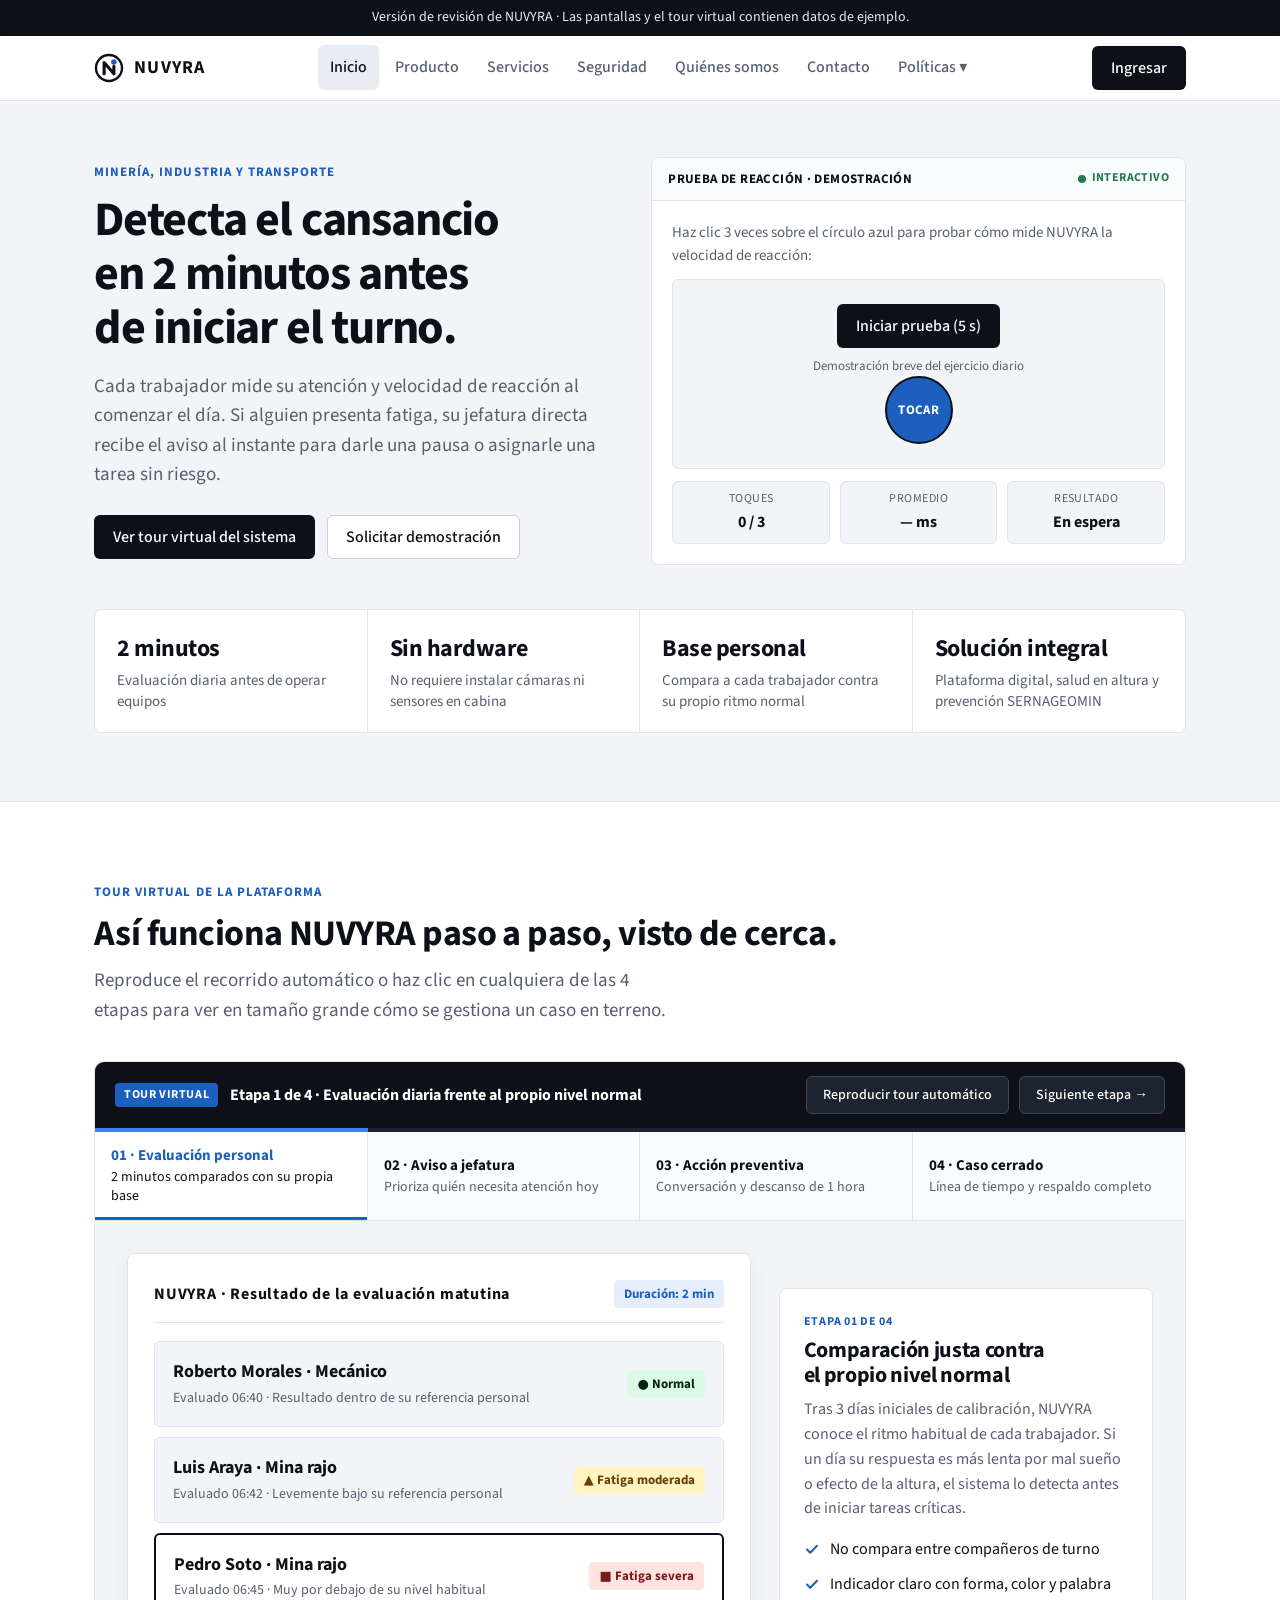
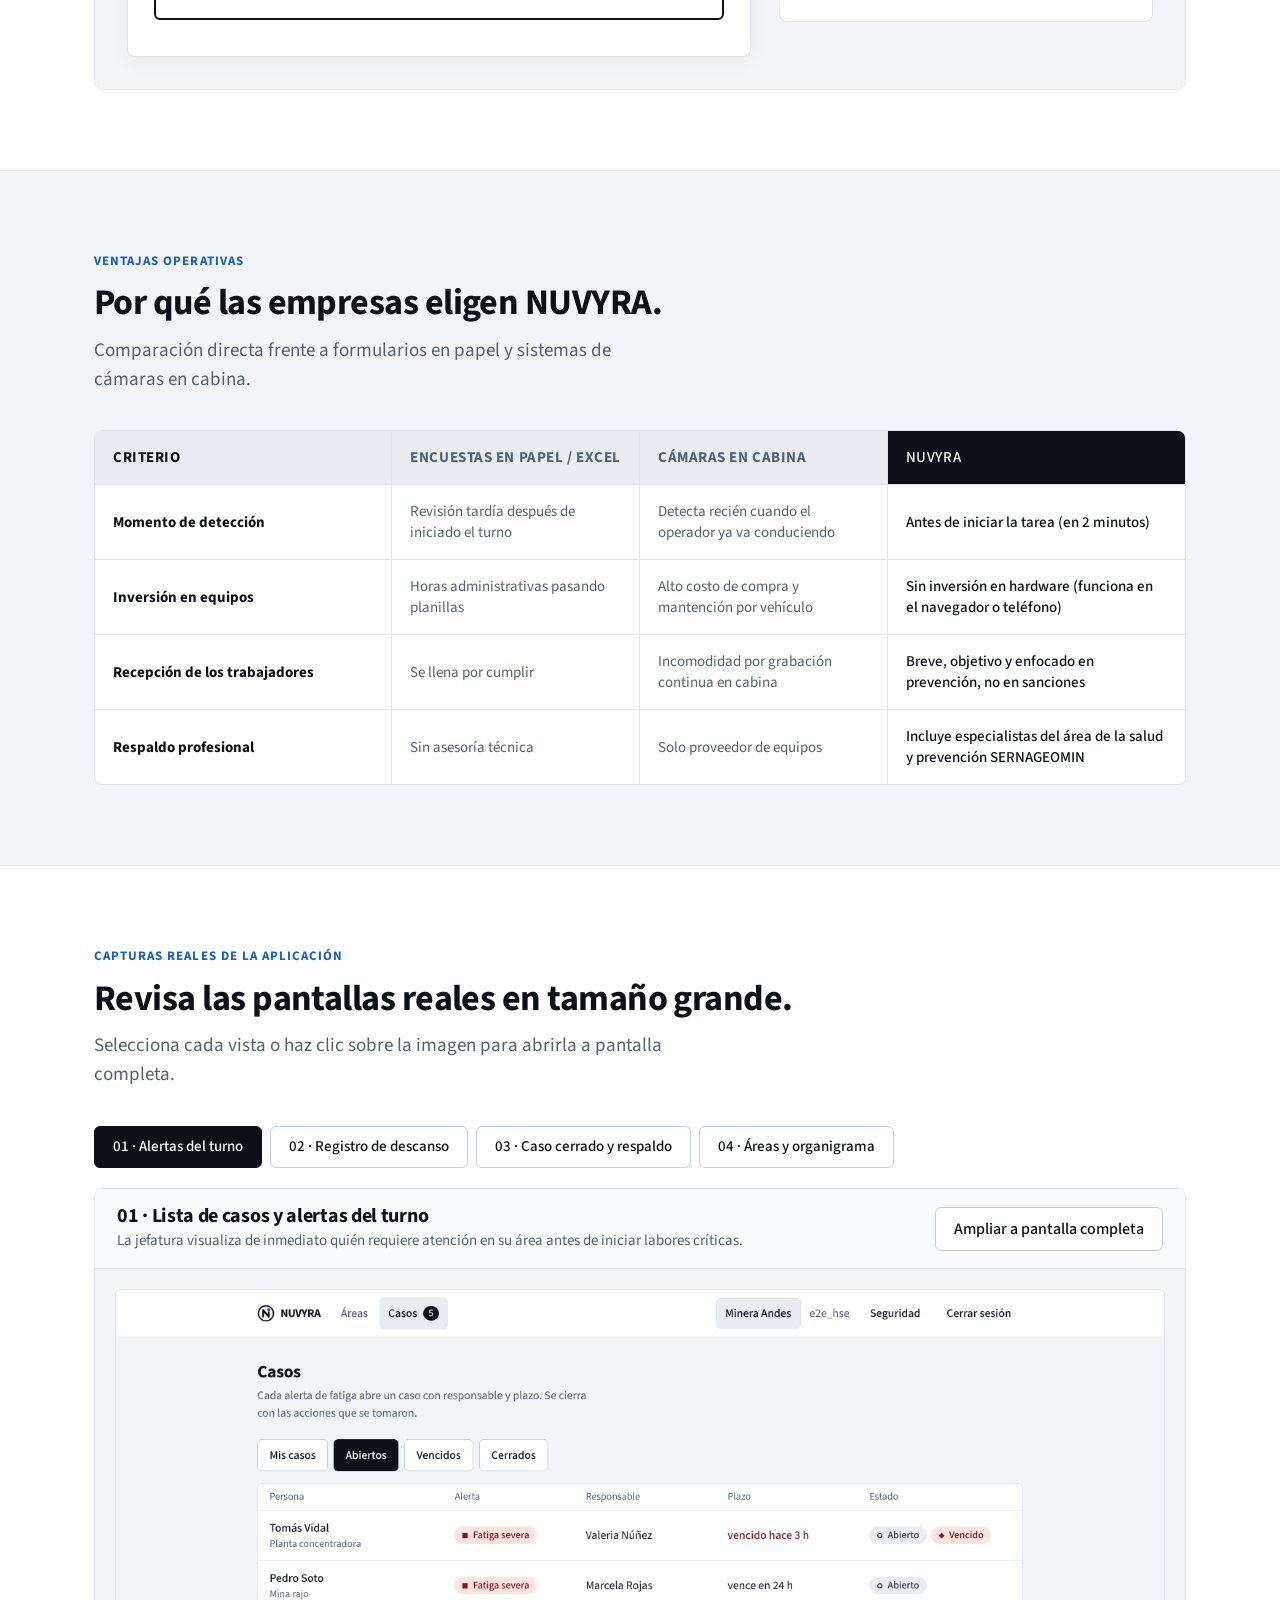
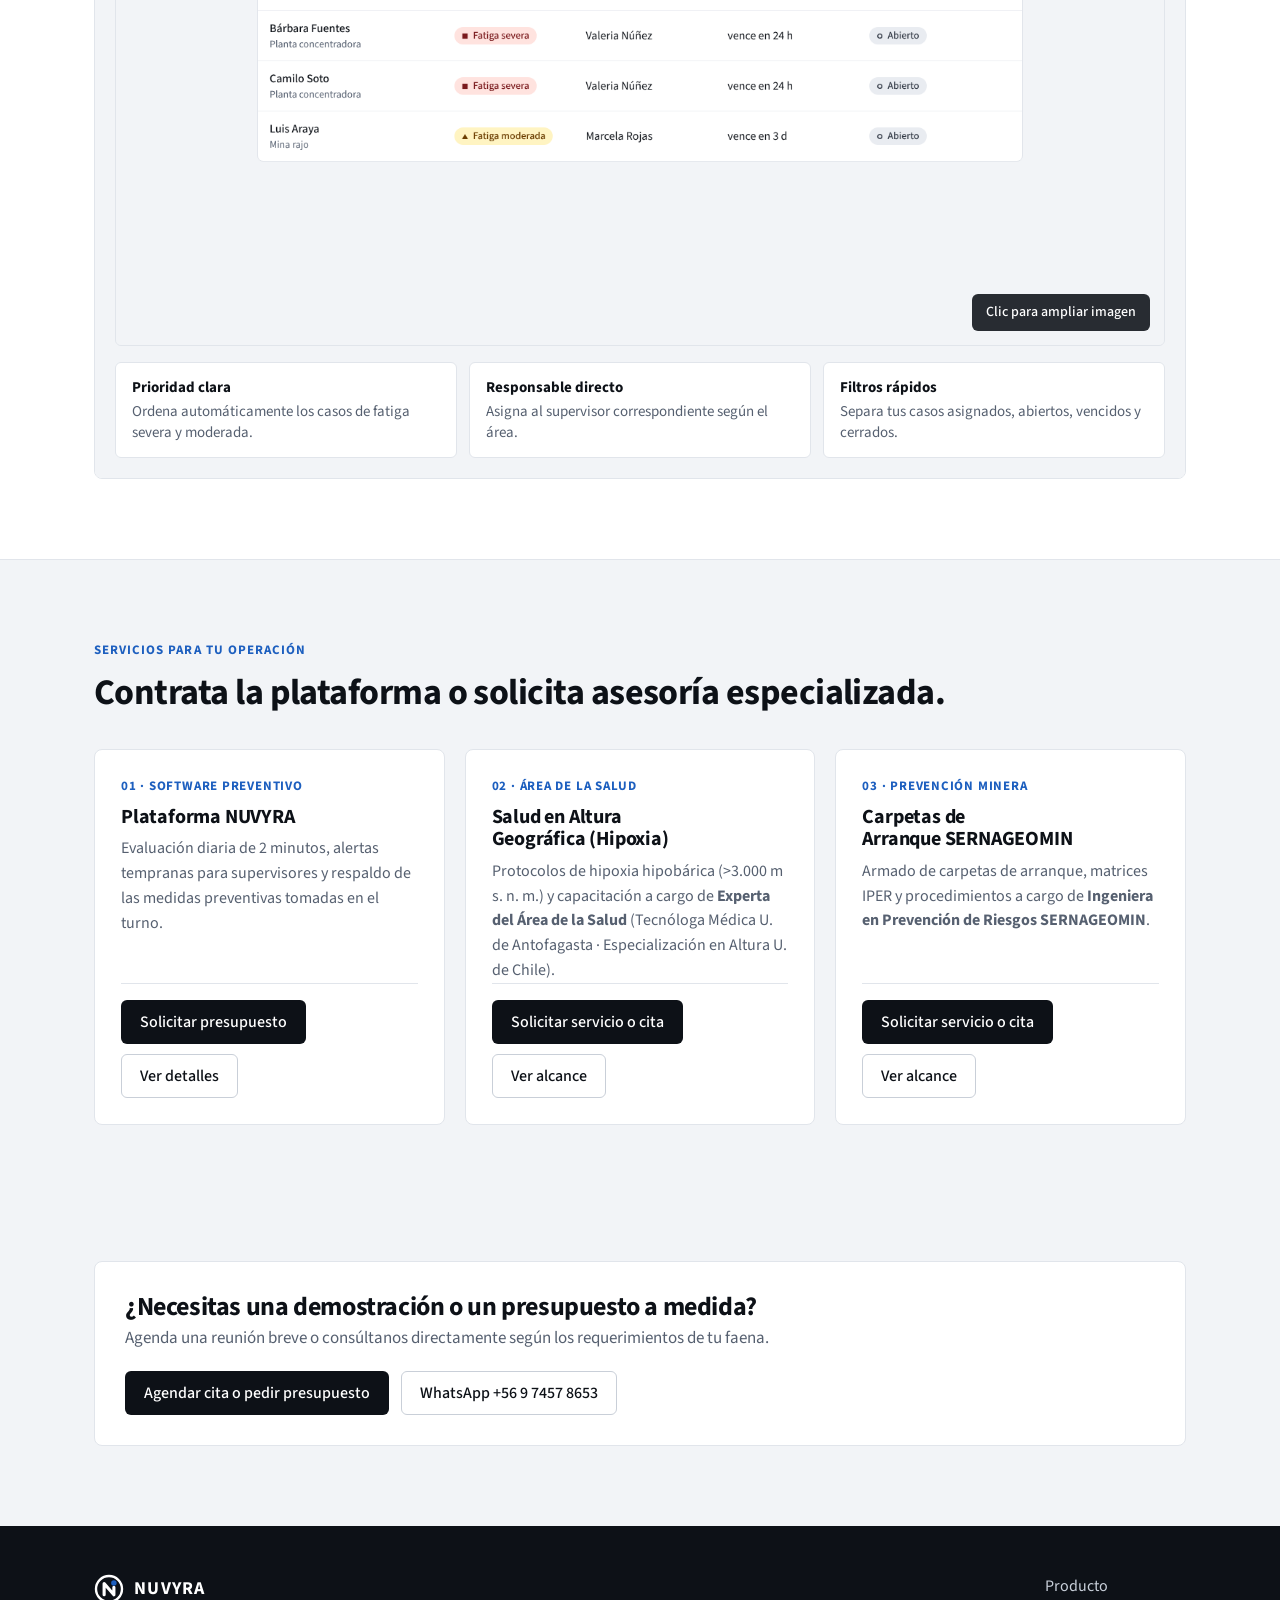
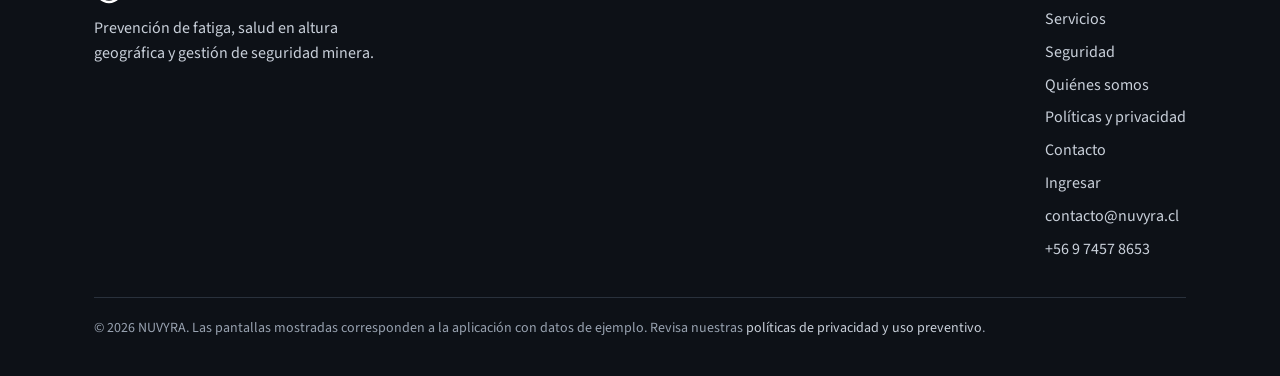
==== commit 85273de9: "Elimina dibujo de celular, agrega Tour Virtual de cerca, protege nombres de especialistas y crea men" ====
--- a/index.html
+++ b/index.html
@@ -5,12 +5,12 @@
 <meta name="robots" content="noindex, nofollow">
 <meta name="viewport" content="width=device-width, initial-scale=1">
 <title>NUVYRA · Prevención de fatiga y gestión operacional</title>
-<meta name="description" content="Con NUVYRA cada trabajador mide sus reflejos en 2 minutos desde el celular antes del turno. Sin cámaras en cabina y con respaldo para empresas mandantes.">
+<meta name="description" content="Con NUVYRA cada trabajador mide su atención y velocidad de reacción en 2 minutos antes del turno. Sin cámaras en cabina y con respaldo para empresas mandantes.">
 <link rel="icon" type="image/svg+xml" href="favicon.svg">
 <link rel="stylesheet" href="estilos.css">
 </head>
 <body>
-<div class="preview-bar" role="note">Versión de revisión de NUVYRA · Las pantallas y el simulador contienen datos de ejemplo.</div>
+<div class="preview-bar" role="note">Versión de revisión de NUVYRA · Las pantallas y el tour virtual contienen datos de ejemplo.</div>
 <a class="skip" href="#contenido">Saltar al contenido</a>
 <svg width="0" height="0" style="position:absolute" aria-hidden="true">
   <symbol id="mark" viewBox="0 0 24 24">
@@ -23,9 +23,25 @@
 <header class="top">
   <div class="wrap">
     <a class="brand" href="index.html" aria-label="NUVYRA, inicio"><svg width="30" height="30"><use href="#mark"/></svg><span>NUVYRA</span></a>
-    <nav class="main" aria-label="Principal"><a href="index.html" aria-current="page">Inicio</a><a href="producto.html">Producto</a><a href="servicios.html">Servicios</a><a href="seguridad.html">Seguridad</a><a href="nosotros.html">Quiénes somos</a><a href="contacto.html">Contacto</a></nav>
+    <nav class="main" aria-label="Principal">
+      <a href="index.html" aria-current="page">Inicio</a>
+      <a href="producto.html">Producto</a>
+      <a href="servicios.html">Servicios</a>
+      <a href="seguridad.html">Seguridad</a>
+      <a href="nosotros.html">Quiénes somos</a>
+      <a href="contacto.html">Contacto</a>
+      <details class="subnav">
+        <summary>Políticas ▾</summary>
+        <div class="subsheet">
+          <a href="politicas.html#privacidad">Política de privacidad</a>
+          <a href="politicas.html#datos">Protección de datos (Ley 19.628 / 21.719)</a>
+          <a href="politicas.html#uso-preventivo">Uso preventivo y no punitivo</a>
+          <a href="politicas.html#terminos">Términos del servicio</a>
+        </div>
+      </details>
+    </nav>
     <div class="actions">
-      <details class="menu"><summary>Menú</summary><div class="sheet"><a href="index.html" aria-current="page">Inicio</a><a href="producto.html">Producto</a><a href="servicios.html">Servicios</a><a href="seguridad.html">Seguridad</a><a href="nosotros.html">Quiénes somos</a><a href="contacto.html">Contacto</a></div></details>
+      <details class="menu"><summary>Menú</summary><div class="sheet"><a href="index.html" aria-current="page">Inicio</a><a href="producto.html">Producto</a><a href="servicios.html">Servicios</a><a href="seguridad.html">Seguridad</a><a href="nosotros.html">Quiénes somos</a><a href="contacto.html">Contacto</a><a href="politicas.html">Políticas y privacidad</a></div></details>
       <a class="btn btn-primary" href="login.html">Ingresar</a>
     </div>
   </div>
@@ -38,14 +54,14 @@
       <div>
         <div class="eyebrow">Minería, industria y transporte</div>
         <h1>Detecta el cansancio en 2 minutos antes de iniciar el turno.</h1>
-        <p class="lead">Cada trabajador mide su atención y velocidad de reacción desde el celular al comenzar el día. Si alguien presenta fatiga, su supervisor recibe el aviso al instante para darle una pausa o asignarle una tarea sin riesgo.</p>
+        <p class="lead">Cada trabajador mide su atención y velocidad de reacción al comenzar el día. Si alguien presenta fatiga, su jefatura directa recibe el aviso al instante para darle una pausa o asignarle una tarea sin riesgo.</p>
         <div class="cta">
-          <a class="btn btn-primary" href="#simulador">Ver simulación en vivo</a>
-          <a class="btn btn-secondary" href="contacto.html">Solicitar demostración</a>
-        </div>
-      </div>
-
-      <!-- MÓDULO INTERACTIVO DE PRUEBA DE REFLEJOS (SOBRIO Y PROFESIONAL) -->
+          <a class="btn btn-primary" href="#tour-virtual">Ver tour virtual del sistema</a>
+          <a class="btn btn-secondary" href="contacto.html?servicio=Demo%20Plataforma%20NUVYRA">Solicitar demostración</a>
+        </div>
+      </div>
+
+      <!-- MÓDULO INTERACTIVO DE VELOCIDAD DE REACCIÓN -->
       <div>
         <div class="demo-card" aria-label="Módulo interactivo de prueba de velocidad de reacción">
           <div class="demo-top">
@@ -57,7 +73,7 @@
             <div id="reflex-box" class="reflex-arena">
               <div id="reflex-intro">
                 <button type="button" id="reflex-start" class="btn btn-primary">Iniciar prueba (5 s)</button>
-                <p style="font-size:13px;color:var(--muted);margin-top:8px">Simulación breve del ejercicio diario en el teléfono</p>
+                <p style="font-size:13px;color:var(--muted);margin-top:8px">Demostración breve del ejercicio diario</p>
               </div>
               <button type="button" id="reflex-dot" class="reflex-target" hidden>Tocar</button>
               <div id="reflex-done" hidden>
@@ -79,7 +95,7 @@
     <div class="kpi-strip" aria-label="Indicadores principales">
       <div class="kpi-card">
         <div class="kpi-val">2 minutos</div>
-        <div class="kpi-lbl">Evaluación diaria en el celular antes de operar</div>
+        <div class="kpi-lbl">Evaluación diaria antes de operar equipos</div>
       </div>
       <div class="kpi-card">
         <div class="kpi-val">Sin hardware</div>
@@ -90,8 +106,8 @@
         <div class="kpi-lbl">Compara a cada trabajador contra su propio ritmo normal</div>
       </div>
       <div class="kpi-card">
-        <div class="kpi-val">3 áreas</div>
-        <div class="kpi-lbl">Plataforma digital, medicina de altura y carpetas mineras</div>
+        <div class="kpi-val">Solución integral</div>
+        <div class="kpi-lbl">Plataforma digital, salud en altura y prevención SERNAGEOMIN</div>
       </div>
     </div>
   </div>
@@ -100,7 +116,7 @@
 (function(){
   var $ = function(id){ return document.getElementById(id); };
   var hits = 0, times = [], t0 = 0;
-  var pos = [{top:"22px",left:"28px"},{top:"96px",left:"64%"},{top:"38px",left:"40%"}];
+  var pos = [{top:"22px",left:"28px"},{top:"92px",left:"64%"},{top:"36px",left:"40%"}];
   function mover(){
     var dot = $("reflex-dot");
     var p = pos[hits % pos.length];
@@ -133,7 +149,7 @@
       $("reflex-done").hidden = false;
       $("st-status").textContent = "Normal";
       $("reflex-res-title").textContent = "Tiempo promedio: " + avg + " ms";
-      $("reflex-res-text").textContent = "En la aplicación real, este resultado se compara con la base personal del trabajador y notifica al supervisor si requiere atención.";
+      $("reflex-res-text").textContent = "En la aplicación, este resultado se compara con la base personal del trabajador y avisa a su jefatura si requiere atención.";
     }
   });
   $("reflex-retry").addEventListener("click", function(){
@@ -142,88 +158,61 @@
 })();
 </script>
 
-<!-- SIMULADOR INTERACTIVO + RECORRIDO AUTOMÁTICO -->
-<section class="white" id="simulador" aria-labelledby="sim-t">
+<!-- TOUR VIRTUAL INTERACTIVO EN PRIMER PLANO (SIN EL CELULAR PEQUEÑO, MUY LEGIBLE DE CERCA) -->
+<section class="white" id="tour-virtual" aria-labelledby="tour-t">
   <div class="wrap">
     <div class="head">
-      <div class="eyebrow">Simulación operativa</div>
-      <h2 id="sim-t">Del teléfono del trabajador al panel del supervisor.</h2>
-      <p class="lead">Reproduce el recorrido automático de 4 pasos o selecciona manualmente cada estado para ver cómo actúa el sistema.</p>
-    </div>
-
-    <div class="vid-box">
-      <div class="vid-head">
-        <div>
-          <strong style="font-size:17px;display:block">Recorrido guiado del flujo preventivo</strong>
-          <span style="font-size:14px;color:var(--muted)" id="vid-caption">Paso 1 de 4: El trabajador realiza su evaluación matutina y obtiene un resultado dentro de su rango normal.</span>
-        </div>
-        <button type="button" id="vid-btn" class="btn btn-primary">Reproducir recorrido automático</button>
-      </div>
-      <div class="vid-bar" aria-hidden="true"><div id="vid-fill" class="vid-fill"></div></div>
-      <div class="vid-Scenes" role="group" aria-label="Etapas de la simulación">
-        <button type="button" class="vid-scene active" data-escena="0"><b>01 · Estado normal</b>Resultado dentro del rango habitual. Inicia turno.</button>
-        <button type="button" class="vid-scene" data-escena="1"><b>02 · Cansancio moderado</b>Aviso preventivo al supervisor para conversar en terreno.</button>
-        <button type="button" class="vid-scene" data-escena="2"><b>03 · Cansancio severo</b>Pausa preventiva antes de operar maquinaria crítica.</button>
-        <button type="button" class="vid-scene" data-escena="3"><b>04 · Medida aplicada</b>Se asigna 1 hora de descanso y queda respaldado.</button>
-      </div>
-    </div>
-
-    <div class="sim-guide">
-      <div style="font-size:15px;font-weight:500;color:var(--muted)">Selección manual de estado:</div>
-      <div class="sim-pick" role="group" aria-label="Elige un resultado de ejemplo">
-        <button type="button" class="sim-btn" data-nivel="verde" aria-pressed="true">● Normal</button>
-        <button type="button" class="sim-btn" data-nivel="amarillo" aria-pressed="false">▲ Cansancio moderado</button>
-        <button type="button" class="sim-btn" data-nivel="rojo" aria-pressed="false">■ Cansancio severo</button>
-      </div>
-    </div>
-
-    <div class="sim-grid">
-      <div class="sim-col">
-        <div class="sim-label"><span>Teléfono de Carlos S.</span><span class="role-tag">Operador</span></div>
-        <div class="phone" aria-hidden="false">
-          <div class="phone-top"><span>06:45</span><span>NUVYRA</span></div>
-          <div class="phone-body">
-            <div class="phone-hi">Hola, Carlos</div>
-            <div class="phone-sub">Resultado de tu evaluación diaria:</div>
-            <div id="sim-persona" class="sim-state s-verde" aria-live="polite">
-              <strong id="sim-p-titulo"></strong>
-              <p id="sim-p-texto"></p>
-            </div>
-            <p id="sim-boton-nota" class="phone-note" hidden></p>
-            <button type="button" id="sim-boton" class="phone-btn">Comenzar turno</button>
-          </div>
-        </div>
-      </div>
-
-      <div class="sim-col">
-        <div class="sim-label"><span>Panel de Marcela R.</span><span class="role-tag">Jefatura directa</span></div>
-        <div class="panel">
-          <div id="sim-banner" class="banner" hidden role="status" aria-live="assertive"></div>
-          <ul class="crew" aria-label="Equipo del turno">
-            <li><span class="dot d-verde" aria-hidden="true"></span><span class="who">Roberto M.<small>06:40 · En rango normal</small></span><span class="pill p-verde">Normal</span></li>
-            <li><span class="dot d-verde" aria-hidden="true"></span><span class="who">Diego P.<small>06:42 · En rango normal</small></span><span class="pill p-verde">Normal</span></li>
-            <li id="sim-fila"><span id="sim-dot" class="dot d-verde" aria-hidden="true"></span><span class="who">Carlos S.<small id="sim-sub-carlos">06:45 · En rango normal</small></span><span id="sim-pill" class="pill p-verde">Normal</span></li>
+      <div class="eyebrow">Tour virtual de la plataforma</div>
+      <h2 id="tour-t">Así funciona NUVYRA paso a paso, visto de cerca.</h2>
+      <p class="lead">Reproduce el recorrido automático o haz clic en cualquiera de las 4 etapas para ver en tamaño grande cómo se gestiona un caso en terreno.</p>
+    </div>
+
+    <div class="tour-player" role="region" aria-label="Reproductor de tour virtual de NUVYRA">
+      <div class="tour-top">
+        <div class="tour-top-left">
+          <span class="tour-badge">Tour Virtual</span>
+          <span class="tour-top-title" id="tour-top-label">Etapa 1 de 4 · Evaluación diaria frente al propio nivel normal</span>
+        </div>
+        <div class="tour-controls">
+          <button type="button" id="tour-play" class="tour-play-btn">Reproducir tour automático</button>
+          <button type="button" id="tour-next" class="tour-play-btn">Siguiente etapa →</button>
+        </div>
+      </div>
+      <div class="tour-progress" aria-hidden="true"><div id="tour-bar" class="tour-progress-fill"></div></div>
+
+      <div class="tour-steps-bar" role="tablist">
+        <button type="button" class="tour-step-btn active" role="tab" aria-selected="true" data-step="0">
+          <strong>01 · Evaluación personal</strong>
+          2 minutos comparados con su propia base
+        </button>
+        <button type="button" class="tour-step-btn" role="tab" aria-selected="false" data-step="1">
+          <strong>02 · Aviso a jefatura</strong>
+          Prioriza quién necesita atención hoy
+        </button>
+        <button type="button" class="tour-step-btn" role="tab" aria-selected="false" data-step="2">
+          <strong>03 · Acción preventiva</strong>
+          Conversación y descanso de 1 hora
+        </button>
+        <button type="button" class="tour-step-btn" role="tab" aria-selected="false" data-step="3">
+          <strong>04 · Caso cerrado</strong>
+          Línea de tiempo y respaldo completo
+        </button>
+      </div>
+
+      <!-- ESCENARIO DE GRAN TAMAÑO (VISTA AMPLIADA DE CADA ETAPA) -->
+      <div class="tour-stage">
+        <div class="tour-canvas" id="tour-canvas" aria-live="polite">
+          <!-- El contenido ampliado se inyecta dinámicamente según la etapa -->
+        </div>
+
+        <div class="tour-explain">
+          <span class="step-num" id="exp-num">Etapa 01 de 04</span>
+          <h3 id="exp-title">Comparación justa contra el propio nivel normal</h3>
+          <p id="exp-desc">Tras 3 días iniciales de calibración, NUVYRA conoce el ritmo habitual de cada trabajador. Si un día su respuesta es más lenta por mal sueño o efecto de la altura, el sistema lo detecta antes de iniciar tareas críticas.</p>
+          <ul class="ticks" id="exp-ticks">
+            <li><svg width="16" height="16"><use href="#tick"/></svg><span>No compara entre compañeros de turno</span></li>
+            <li><svg width="16" height="16"><use href="#tick"/></svg><span>Indicador claro con forma, color y palabra</span></li>
           </ul>
-          <ol id="sim-pasos" class="pasos" hidden>
-            <li id="paso-1">1. Aviso recibido</li>
-            <li id="paso-2">2. Conversación</li>
-            <li id="paso-3">3. Medida registrada</li>
-          </ol>
-          <div id="sim-accion" class="sim-accion" hidden>
-            <p id="sim-s-texto" class="sim-hint" style="margin-bottom:10px"></p>
-            <button type="button" id="sim-visita" class="btn btn-secondary">Registrar conversación con Carlos</button>
-            <div id="sim-sel-wrap" hidden>
-              <label for="sim-sel">Medida preventiva acordada:</label>
-              <select id="sim-sel" class="fld">
-                <option value="">Seleccionar medida...</option>
-                <option>Descanso de 1 hora y reevaluación antes de operar</option>
-                <option>Asignación temporal a tarea sin conducción de equipo</option>
-                <option>Evaluación preventiva en policlínico de faena</option>
-              </select>
-            </div>
-            <p id="sim-ok" class="sim-ok" hidden></p>
-          </div>
-          <p id="sim-s-titulo" class="sim-hint" style="margin-top:12px"></p>
         </div>
       </div>
     </div>
@@ -231,132 +220,111 @@
 </section>
 <script>
 (function(){
-  var N = {
-    verde: {
-      p:["En rango normal","Tu resultado de hoy está dentro de tu referencia habitual. Buen turno."],
-      s:["Equipo en rango normal. Sin alertas pendientes.",""],
-      sub:"06:45 · En rango normal",
-      btn:"Comenzar turno",
-      nota:"",
-      cls:"s-verde", pill:"Normal", pc:"p-verde", dc:"d-verde", acc:false, pause:false
+  var etapas = [
+    {
+      top:"Etapa 1 de 4 · Evaluación diaria frente al propio nivel normal",
+      num:"Etapa 01 de 04",
+      title:"Comparación justa contra el propio nivel normal",
+      desc:"Tras 3 días iniciales de calibración, NUVYRA conoce el ritmo habitual de cada trabajador. Si un día su respuesta es más lenta por mal sueño o efecto de la altura, el sistema lo detecta antes de iniciar tareas críticas.",
+      ticks:["No compara entre compañeros de turno","Indicador claro con forma, color y palabra"],
+      html:
+        '<div class="ui-window-head"><span class="ui-window-brand">NUVYRA · Resultado de la evaluación matutina</span><span class="ui-tag info">Duración: 2 min</span></div>' +
+        '<div class="ui-big-row"><div style="flex:1"><div class="ui-person">Roberto Morales · Mecánico</div><div class="ui-meta">Evaluado 06:40 · Resultado dentro de su referencia personal</div></div><span class="ui-tag ok">● Normal</span></div>' +
+        '<div class="ui-big-row"><div style="flex:1"><div class="ui-person">Luis Araya · Mina rajo</div><div class="ui-meta">Evaluado 06:42 · Levemente bajo su referencia personal</div></div><span class="ui-tag mid">▲ Fatiga moderada</span></div>' +
+        '<div class="ui-big-row highlight"><div style="flex:1"><div class="ui-person">Pedro Soto · Mina rajo</div><div class="ui-meta">Evaluado 06:45 · Muy por debajo de su nivel habitual</div></div><span class="ui-tag bad">■ Fatiga severa</span></div>'
     },
-    amarillo: {
-      p:["Cansancio moderado","Tu resultado estuvo por debajo de tu ritmo habitual. Tu jefatura conversará contigo para organizar la tarea."],
-      s:["Aviso preventivo: cansancio moderado","Conversa con Carlos para verificar cómo se encuentra y definir si requiere una pausa."],
-      sub:"06:45 · Requiere conversación en terreno",
-      btn:"A la espera de conversación",
-      nota:"Esta evaluación es preventiva y no constituye falta laboral.",
-      cls:"s-amarillo", pill:"Aviso", pc:"p-amarillo", dc:"d-amarillo", acc:true, pause:false
+    {
+      top:"Etapa 2 de 4 · Aviso inmediato a la jefatura directa",
+      num:"Etapa 02 de 04",
+      title:"La jefatura recibe el aviso con responsable y plazo",
+      desc:"Cuando Pedro Soto presenta fatiga severa, el sistema abre automáticamente un caso asignado a su jefatura directa (Marcela Rojas) según el organigrama de la empresa.",
+      ticks:["Asignación automática según el área y turno","Plazo claro para la primera atención en terreno"],
+      html:
+        '<div class="ui-window-head"><span class="ui-window-brand">NUVYRA · Casos abiertos del turno</span><span class="ui-tag bad">■ Atención prioritaria</span></div>' +
+        '<div class="ui-big-row highlight"><div style="flex:1"><div class="ui-person">Pedro Soto · Área Mina rajo</div><div class="ui-meta">Responsable asignado: <b>Marcela Rojas</b> (jefatura directa) · Primera atención: dentro de 1 hora</div></div><span class="ui-tag bad">■ Fatiga severa</span></div>' +
+        '<div class="ui-ActionBox"><h4>Acciones disponibles para la jefatura</h4><div style="display:flex;flex-wrap:wrap;gap:8px"><span class="btn btn-primary" style="min-height:38px;font-size:14px;pointer-events:none">Tomar caso</span><span class="btn btn-secondary" style="min-height:38px;font-size:14px;pointer-events:none">Registrar acción preventiva</span><span class="btn btn-secondary" style="min-height:38px;font-size:14px;pointer-events:none">Reasignar encargado</span></div></div>'
     },
-    rojo: {
-      p:["Cansancio severo","Por tu seguridad, aguarda antes de iniciar labores de riesgo. Tu jefatura ya fue notificada."],
-      s:["Alerta prioritaria: cansancio severo","Acércate antes de que inicie tareas críticas para asignarle una pausa de recuperación o ajustar su labor."],
-      sub:"06:45 · Requiere medida preventiva",
-      btn:"Pausa preventiva activa",
-      nota:"Pausa preventiva para evitar incidentes en la operación de equipos.",
-      cls:"s-rojo", pill:"Alerta", pc:"p-rojo", dc:"d-rojo", acc:true, pause:true
+    {
+      top:"Etapa 3 de 4 · Conversación en terreno y medida preventiva",
+      num:"Etapa 03 de 04",
+      title:"Se registra la conversación y el descanso preventivo",
+      desc:"Marcela conversa con Pedro en terreno y acuerdan una pausa de recuperación de una hora antes de operar. La plataforma solicita dejar registrada esta acción antes de permitir el cierre.",
+      ticks:["Enfoque 100% preventivo, nunca sancionatorio","Registro rápido de la medida acordada en terreno"],
+      html:
+        '<div class="ui-window-head"><span class="ui-window-brand">NUVYRA · Registro de medida preventiva</span><span class="ui-tag info">En atención</span></div>' +
+        '<div class="ui-big-row"><div style="flex:1"><div class="ui-person">Tipo de acción: Contacto con la persona</div><div class="ui-meta">Detalle registrado: <b>«Conversación con la persona y descanso de una hora»</b></div></div><span class="ui-tag ok">Acción registrada</span></div>' +
+        '<div class="ui-ActionBox"><h4>Nota de cierre verificada</h4><p style="font-size:15px;color:var(--ink);background:#fff;padding:10px 12px;border:1px solid var(--line);border-radius:4px">«Volvió a su nivel normal en la medición siguiente»</p></div>'
+    },
+    {
+      top:"Etapa 4 de 4 · Caso cerrado con línea de tiempo verificable",
+      num:"Etapa 04 de 04",
+      title:"Respaldo completo para el trabajador y la empresa",
+      desc:"Una vez que Pedro retoma su nivel normal, el caso queda cerrado. Toda la secuencia queda guardada con fecha, hora y encargado, lista para demostrar cumplimiento preventivo ante empresas mandantes.",
+      ticks:["Línea de tiempo protegida contra alteraciones","Demuestra gestión preventiva real en faena"],
+      html:
+        '<div class="ui-window-head"><span class="ui-window-brand">NUVYRA · Caso cerrado con respaldo</span><span class="ui-tag ok">● Cerrado</span></div>' +
+        '<ul class="ui-timeline">' +
+          '<li><b>Caso abierto · Alerta de fatiga severa</b><small>Hoy 06:45 · Detectado en evaluación matutina</small></li>' +
+          '<li><b>Responsable asignado automáticamente</b><small>Hoy 06:45 · Marcela Rojas (jefatura directa, Mina rajo)</small></li>' +
+          '<li><b>Acción preventiva registrada: Contacto con la persona</b><small>Hoy 07:00 · Conversación con la persona y descanso de una hora</small></li>' +
+          '<li><b>Caso cerrado tras recuperación</b><small>Hoy 08:05 · Volvió a su nivel normal en la medición siguiente</small></li>' +
+        '</ul>'
     }
-  };
+  ];
+
+  var cur = 0, timer = null;
+  var btns = document.querySelectorAll(".tour-step-btn");
   var $ = function(id){ return document.getElementById(id); };
-  var btns = document.querySelectorAll(".sim-btn"), cur = "verde";
-  var scenes = document.querySelectorAll(".vid-scene"), timer = null;
-
-  function setPaso(n){ for (var i=1;i<=3;i++){ $("paso-"+i).className = i<=n ? "hecho" : ""; } }
-  function pintar(k){
-    cur = k; var n = N[k];
-    $("sim-persona").className = "sim-state " + n.cls;
-    $("sim-p-titulo").textContent = n.p[0]; $("sim-p-texto").textContent = n.p[1];
-    $("sim-pill").textContent = n.pill; $("sim-pill").className = "pill " + n.pc; $("sim-dot").className = "dot " + n.dc;
-    $("sim-sub-carlos").textContent = n.sub;
-    $("sim-fila").className = n.acc ? "fila-alerta" : "";
-    var b = $("sim-boton");
-    b.textContent = n.btn;
-    b.className = n.pause ? "phone-btn pause-mode" : "phone-btn";
-    var nota = $("sim-boton-nota");
-    if (n.nota) { nota.hidden = false; nota.textContent = n.nota; } else { nota.hidden = true; }
-    var banner = $("sim-banner");
-    if (n.acc) { banner.hidden = false; banner.className = "banner b-" + k; banner.textContent = n.s[0]; } else { banner.hidden = true; }
-    $("sim-s-titulo").textContent = n.acc ? "" : n.s[0];
-    $("sim-s-texto").textContent = n.s[1];
-    $("sim-accion").hidden = !n.acc; $("sim-pasos").hidden = !n.acc;
-    $("sim-visita").hidden = false; $("sim-sel-wrap").hidden = true; $("sim-sel").value = ""; $("sim-ok").hidden = true;
-    setPaso(n.acc ? 1 : 0);
-    btns.forEach(function(x){ x.setAttribute("aria-pressed", x.getAttribute("data-nivel") === k ? "true" : "false"); });
+
+  function renderStep(idx){
+    cur = idx;
+    var e = etapas[idx];
+    btns.forEach(function(b, i){
+      b.className = i === idx ? "tour-step-btn active" : "tour-step-btn";
+      b.setAttribute("aria-selected", i === idx ? "true" : "false");
+    });
+    $("tour-bar").style.width = ((idx + 1) * 25) + "%";
+    $("tour-top-label").textContent = e.top;
+    $("exp-num").textContent = e.num;
+    $("exp-title").textContent = e.title;
+    $("exp-desc").textContent = e.desc;
+    $("tour-canvas").innerHTML = e.html;
+    $("exp-ticks").innerHTML = e.ticks.map(function(t){
+      return '<li><svg width="16" height="16"><use href="#tick"/></svg><span>' + t + '</span></li>';
+    }).join("");
   }
 
-  function activarEscena(idx){
-    scenes.forEach(function(s, i){ s.className = i === idx ? "vid-scene active" : "vid-scene"; });
-    $("vid-fill").style.width = ((idx + 1) * 25) + "%";
-    if (idx === 0) {
-      pintar("verde");
-      $("vid-caption").textContent = "Paso 1 de 4: El trabajador realiza su evaluación en 2 minutos y obtiene un resultado dentro de su rango normal.";
-    } else if (idx === 1) {
-      pintar("amarillo");
-      $("vid-caption").textContent = "Paso 2 de 4: Si presenta cansancio moderado, el sistema avisa a su jefatura directa para conversar en terreno.";
-    } else if (idx === 2) {
-      pintar("rojo");
-      $("vid-caption").textContent = "Paso 3 de 4: Ante cansancio severo, se activa una pausa preventiva antes de operar maquinaria.";
-    } else if (idx === 3) {
-      pintar("rojo");
-      $("sim-visita").hidden = true;
-      $("sim-sel-wrap").hidden = false;
-      $("sim-sel").value = "Descanso de 1 hora y reevaluación antes de operar";
-      setPaso(3);
-      $("sim-ok").textContent = "Medida registrada: Descanso de 1 hora y reevaluación antes de operar.";
-      $("sim-ok").hidden = false;
-      $("sim-pill").textContent = "Atendido";
-      $("sim-pill").className = "pill p-seg";
-      $("sim-sub-carlos").textContent = "Descanso de 1 hora asignado";
-      $("vid-caption").textContent = "Paso 4 de 4: La jefatura registra el descanso de 1 hora y la gestión queda respaldada con fecha y hora.";
-    }
-  }
-
-  scenes.forEach(function(s, i){
-    s.addEventListener("click", function(){
-      if (timer) { clearInterval(timer); timer = null; $("vid-btn").textContent = "Reproducir recorrido automático"; }
-      activarEscena(i);
+  btns.forEach(function(b, i){
+    b.addEventListener("click", function(){
+      if (timer) { clearInterval(timer); timer = null; $("tour-play").textContent = "Reproducir tour automático"; }
+      renderStep(i);
     });
   });
 
-  $("vid-btn").addEventListener("click", function(){
+  $("tour-next").addEventListener("click", function(){
+    if (timer) { clearInterval(timer); timer = null; $("tour-play").textContent = "Reproducir tour automático"; }
+    renderStep((cur + 1) % etapas.length);
+  });
+
+  $("tour-play").addEventListener("click", function(){
     if (timer) {
       clearInterval(timer); timer = null;
-      $("vid-btn").textContent = "Reproducir recorrido automático";
+      $("tour-play").textContent = "Reproducir tour automático";
       return;
     }
-    var step = 0;
-    $("vid-btn").textContent = "Pausar recorrido";
-    activarEscena(0);
+    $("tour-play").textContent = "Pausar tour";
+    renderStep(0);
     timer = setInterval(function(){
-      step++;
-      if (step <= 3) {
-        activarEscena(step);
+      if (cur < 3) {
+        renderStep(cur + 1);
       } else {
         clearInterval(timer); timer = null;
-        $("vid-btn").textContent = "Repetir recorrido automático";
+        $("tour-play").textContent = "Repetir tour automático";
       }
-    }, 3400);
-  });
-
-  btns.forEach(function(x){
-    x.addEventListener("click", function(){
-      if (timer) { clearInterval(timer); timer = null; $("vid-btn").textContent = "Reproducir recorrido automático"; }
-      pintar(x.getAttribute("data-nivel"));
-    });
-  });
-  $("sim-visita").addEventListener("click", function(){ $("sim-visita").hidden = true; $("sim-sel-wrap").hidden = false; setPaso(2); });
-  $("sim-sel").addEventListener("change", function(){
-    var s = $("sim-sel");
-    if (s.value) {
-      setPaso(3);
-      $("sim-ok").textContent = "Medida registrada: " + s.value + ".";
-      $("sim-ok").hidden = false;
-      $("sim-pill").textContent = "Atendido";
-      $("sim-pill").className = "pill p-seg";
-      $("sim-sub-carlos").textContent = "Medida preventiva aplicada";
-    }
-  });
-  pintar("verde");
+    }, 3800);
+  });
+
+  renderStep(0);
 })();
 </script>
 
@@ -366,7 +334,7 @@
     <div class="head">
       <div class="eyebrow">Ventajas operativas</div>
       <h2>Por qué las empresas eligen NUVYRA.</h2>
-      <p class="lead">Comparación directa frente a formularios manuales y sistemas de cámaras en cabina.</p>
+      <p class="lead">Comparación directa frente a formularios en papel y sistemas de cámaras en cabina.</p>
     </div>
 
     <div class="vs-table" role="region" aria-label="Comparativa de alternativas">
@@ -379,149 +347,189 @@
       <div class="vs-row">
         <div class="vs-cell feat">Momento de detección</div>
         <div class="vs-cell hide-sm">Revisión tardía después de iniciado el turno</div>
-        <div class="vs-cell hide-sm">Detecta recién cuando el operador ya está conduciendo</div>
+        <div class="vs-cell hide-sm">Detecta recién cuando el operador ya va conduciendo</div>
         <div class="vs-cell win">Antes de iniciar la tarea (en 2 minutos)</div>
       </div>
       <div class="vs-row">
         <div class="vs-cell feat">Inversión en equipos</div>
-        <div class="vs-cell hide-sm">Tiempo administrativo pasando planillas</div>
+        <div class="vs-cell hide-sm">Horas administrativas pasando planillas</div>
         <div class="vs-cell hide-sm">Alto costo de compra y mantención por vehículo</div>
-        <div class="vs-cell win">Sin inversión en hardware (funciona en el celular)</div>
+        <div class="vs-cell win">Sin inversión en hardware (funciona en el navegador o teléfono)</div>
       </div>
       <div class="vs-row">
-        <div class="vs-cell feat">Aceptación del equipo</div>
-        <div class="vs-cell hide-sm">Respuestas subjetivas por cumplir</div>
-        <div class="vs-cell hide-sm">Sensación de grabación continua en cabina</div>
-        <div class="vs-cell win">Objetivo, breve y enfocado en prevención, no en sanción</div>
+        <div class="vs-cell feat">Recepción de los trabajadores</div>
+        <div class="vs-cell hide-sm">Se llena por cumplir</div>
+        <div class="vs-cell hide-sm">Incomodidad por grabación continua en cabina</div>
+        <div class="vs-cell win">Breve, objetivo y enfocado en prevención, no en sanciones</div>
       </div>
       <div class="vs-row">
-        <div class="vs-cell feat">Acompañamiento técnico</div>
-        <div class="vs-cell hide-sm">Sin respaldo especializado</div>
-        <div class="vs-cell hide-sm">Solo proveedor tecnológico</div>
-        <div class="vs-cell win">Incluye especialistas en Medicina de Altura y SERNAGEOMIN</div>
+        <div class="vs-cell feat">Respaldo profesional</div>
+        <div class="vs-cell hide-sm">Sin asesoría técnica</div>
+        <div class="vs-cell hide-sm">Solo proveedor de equipos</div>
+        <div class="vs-cell win">Incluye especialistas del área de la salud y prevención SERNAGEOMIN</div>
       </div>
     </div>
   </div>
 </section>
 
-<!-- VISOR INTERACTIVO DE PANTALLAS REALES (TABS) -->
+<!-- GALERÍA DE PANTALLAS REALES A ANCHO COMPLETO CON LUPA / PANTALLA COMPLETA -->
 <section class="white" id="pantallas-reales">
   <div class="wrap">
     <div class="head">
-      <div class="eyebrow">Plataforma actual</div>
-      <h2>Recorre las pantallas reales de la aplicación.</h2>
-      <p class="lead">Selecciona cada vista para revisar cómo opera hoy el sistema.</p>
+      <div class="eyebrow">Capturas reales de la aplicación</div>
+      <h2>Revisa las pantallas reales en tamaño grande.</h2>
+      <p class="lead">Selecciona cada vista o haz clic sobre la imagen para abrirla a pantalla completa.</p>
     </div>
 
     <div class="shot-tabs" role="tablist" aria-label="Vistas de la aplicación">
       <button type="button" class="shot-tab" role="tab" aria-selected="true" data-shot="0">01 · Alertas del turno</button>
       <button type="button" class="shot-tab" role="tab" aria-selected="false" data-shot="1">02 · Registro de descanso</button>
       <button type="button" class="shot-tab" role="tab" aria-selected="false" data-shot="2">03 · Caso cerrado y respaldo</button>
-      <button type="button" class="shot-tab" role="tab" aria-selected="false" data-shot="3">04 · Áreas y equipos</button>
-    </div>
-
-    <div class="feature" style="margin-bottom:0">
-      <div class="text">
-        <span class="badge now" style="margin-bottom:12px">Operativo hoy</span>
-        <h3 id="shot-title">Avisos ordenados por prioridad</h3>
-        <p id="shot-desc">La jefatura visualiza de inmediato quién requiere atención en su área antes de iniciar labores críticas.</p>
-        <ul class="ticks" id="shot-list">
-          <li><svg width="16" height="16"><use href="#tick"/></svg><span>Prioriza automáticamente los casos de fatiga severa y moderada</span></li>
-          <li><svg width="16" height="16"><use href="#tick"/></svg><span>Asigna al responsable directo según el organigrama</span></li>
-          <li><svg width="16" height="16"><use href="#tick"/></svg><span>Accesible desde computador y teléfono móvil</span></li>
-        </ul>
-        <div style="margin-top:22px">
-          <a class="btn btn-secondary" href="producto.html">Ver detalle del producto →</a>
-        </div>
-      </div>
-      <figure style="margin:0">
-        <div class="frame">
-          <div class="bar" aria-hidden="true">
-            <div class="bar-dots"><i></i><i></i><i></i></div>
-            <span class="bar-title" id="shot-bar">NUVYRA · Lista de casos</span>
-          </div>
+      <button type="button" class="shot-tab" role="tab" aria-selected="false" data-shot="3">04 · Áreas y organigrama</button>
+    </div>
+
+    <div class="zoom-showcase">
+      <div class="zoom-head">
+        <div>
+          <h3 id="shot-title">01 · Lista de casos y alertas del turno</h3>
+          <p id="shot-desc">La jefatura visualiza de inmediato quién requiere atención en su área antes de iniciar labores críticas.</p>
+        </div>
+        <button type="button" id="shot-open-btn" class="btn btn-secondary">Ampliar a pantalla completa</button>
+      </div>
+      <div class="zoom-body">
+        <div class="zoom-img-wrap" id="shot-click-area" role="button" tabindex="0" aria-label="Ampliar imagen a pantalla completa">
           <img id="shot-img" src="img/app-casos-lista.png" width="1440" height="900" alt="Pantalla real de NUVYRA">
-        </div>
-      </figure>
+          <span class="zoom-btn-overlay">Clic para ampliar imagen</span>
+        </div>
+        <div class="callouts" id="shot-callouts">
+          <div class="callout"><b>Prioridad clara</b>Ordena automáticamente los casos de fatiga severa y moderada.</div>
+          <div class="callout"><b>Responsable directo</b>Asigna al supervisor correspondiente según el área.</div>
+          <div class="callout"><b>Filtros rápidos</b>Separa tus casos asignados, abiertos, vencidos y cerrados.</div>
+        </div>
+      </div>
     </div>
   </div>
 </section>
+
+<!-- LIGHTBOX PARA VER CAPTURAS DE CERCA -->
+<div id="lightbox" class="lightbox" hidden role="dialog" aria-modal="true" aria-label="Vista ampliada de pantalla">
+  <div class="lightbox-bar">
+    <strong id="lightbox-title">Vista ampliada</strong>
+    <button type="button" id="lightbox-close" class="lightbox-close">Cerrar vista ampliada (Esc)</button>
+  </div>
+  <div class="lightbox-img-box">
+    <img id="lightbox-img" src="img/app-casos-lista.png" alt="Captura ampliada de NUVYRA">
+  </div>
+</div>
+
 <script>
 (function(){
   var shots = [
     {
-      t:"Avisos ordenados por prioridad",
+      t:"01 · Lista de casos y alertas del turno",
       d:"La jefatura visualiza de inmediato quién requiere atención en su área antes de iniciar labores críticas.",
-      b:"NUVYRA · Lista de casos",
       img:"img/app-casos-lista.png",
-      items:["Prioriza automáticamente los casos de fatiga severa y moderada","Asigna al responsable directo según el organigrama","Accesible desde computador y teléfono móvil"]
+      c:[
+        ["Prioridad clara","Ordena automáticamente los casos de fatiga severa y moderada."],
+        ["Responsable directo","Asigna al supervisor correspondiente según el área."],
+        ["Filtros rápidos","Separa tus casos asignados, abiertos, vencidos y cerrados."]
+      ]
     },
     {
-      t:"Registro de descanso o cambio de tarea",
-      d:"Tras conversar con el trabajador, el supervisor registra la medida preventiva (descanso, rehidratación o ajuste de tarea).",
-      b:"NUVYRA · Registro de acción preventiva",
+      t:"02 · Registro de conversación y descanso preventivo",
+      d:"Tras conversar con el trabajador, el supervisor registra la medida preventiva (descanso, hidratación o cambio de tarea).",
       img:"img/app-caso-acompanamiento.png",
-      items:["Exige al menos una medida preventiva antes de cerrar el caso","Deja constancia clara del estado en que queda la persona","Proceso rápido pensado para terreno"]
+      c:[
+        ["Acción obligatoria","Solicita al menos una medida preventiva registrada antes de cerrar."],
+        ["Nota de cierre","Deja constancia de cómo evolucionó la persona."],
+        ["Rápido en terreno","Se completa en segundos desde el computador o teléfono."]
+      ]
     },
     {
-      t:"Respaldo completo con línea de tiempo",
-      d:"Una vez que el trabajador retoma su nivel normal, el caso queda cerrado con el historial íntegro de fechas y horas.",
-      b:"NUVYRA · Caso cerrado con respaldo",
+      t:"03 · Caso cerrado con línea de tiempo completa",
+      d:"Cuando el trabajador retoma su nivel normal, el caso queda cerrado con historial íntegro de fechas y horas.",
       img:"img/app-caso-resuelto.png",
-      items:["Línea de tiempo verificable ante empresas mandantes","Protege tanto al trabajador como a la operación","Historial protegido contra modificaciones"]
+      c:[
+        ["Trazabilidad completa","Registra apertura, asignación, acción tomada y cierre."],
+        ["Inalterable","Un caso cerrado no admite modificaciones posteriores."],
+        ["Respaldo ante mandantes","Demuestra gestión preventiva real frente a auditorías."]
+      ]
     },
     {
-      t:"Control de cumplimiento por área y turno",
-      d:"Permite revisar el avance diario de evaluaciones por gerencia, área y equipo de trabajo.",
-      b:"NUVYRA · Áreas y organigrama",
+      t:"04 · Cumplimiento diario por áreas y equipos",
+      d:"Permite revisar el avance de evaluaciones por gerencia, área operativa y estructura del turno.",
       img:"img/app-areas-organigrama.webp",
-      items:["Estructura organizacional por áreas operativas","Meta diaria configurable por empresa","Permisos de visualización según el rol de cada usuario"]
+      c:[
+        ["Mapa por áreas","Mina rajo, Planta concentradora, Mantenimiento."],
+        ["Meta de cumplimiento","Porcentaje diario visible por área."],
+        ["Alcance según rol","Cada jefatura visualiza únicamente a su equipo."]
+      ]
     }
   ];
+  var $ = function(id){ return document.getElementById(id); };
   var tabs = document.querySelectorAll(".shot-tab");
   tabs.forEach(function(btn){
     btn.addEventListener("click", function(){
       var idx = parseInt(btn.getAttribute("data-shot"), 10);
       var s = shots[idx];
       tabs.forEach(function(t, i){ t.setAttribute("aria-selected", i === idx ? "true" : "false"); });
-      document.getElementById("shot-title").textContent = s.t;
-      document.getElementById("shot-desc").textContent = s.d;
-      document.getElementById("shot-bar").textContent = s.b;
-      document.getElementById("shot-img").src = s.img;
-      var ul = document.getElementById("shot-list");
-      ul.innerHTML = s.items.map(function(txt){
-        return '<li><svg width="16" height="16"><use href="#tick"/></svg><span>' + txt + '</span></li>';
+      $("shot-title").textContent = s.t;
+      $("shot-desc").textContent = s.d;
+      $("shot-img").src = s.img;
+      $("shot-callouts").innerHTML = s.c.map(function(pair){
+        return '<div class="callout"><b>' + pair[0] + '</b>' + pair[1] + '</div>';
       }).join("");
     });
   });
+
+  function abrirZoom(){
+    $("lightbox-img").src = $("shot-img").src;
+    $("lightbox-title").textContent = $("shot-title").textContent;
+    $("lightbox").hidden = false;
+  }
+  function cerrarZoom(){ $("lightbox").hidden = true; }
+  $("shot-open-btn").addEventListener("click", abrirZoom);
+  $("shot-click-area").addEventListener("click", abrirZoom);
+  $("lightbox-close").addEventListener("click", cerrarZoom);
+  $("lightbox").addEventListener("click", function(e){ if (e.target === $("lightbox")) cerrarZoom(); });
+  document.addEventListener("keydown", function(e){ if (e.key === "Escape") cerrarZoom(); });
 })();
 </script>
 
-<!-- LOS 3 PILARES DE SERVICIO -->
+<!-- LOS 3 PILARES DE SERVICIO (NOMBRES PROTEGIDOS Y BOTONES DE SOLICITUD DIRECTA) -->
 <section id="solucion-integral">
   <div class="wrap">
     <div class="head">
-      <div class="eyebrow">Soluciones para tu operación</div>
-      <h2>Plataforma digital y consultoría especializada.</h2>
+      <div class="eyebrow">Servicios para tu operación</div>
+      <h2>Contrata la plataforma o solicita asesoría especializada.</h2>
     </div>
     <div class="three">
       <div class="card">
-        <span class="num">01 · Plataforma</span>
-        <h3>Software NUVYRA</h3>
-        <p>Evaluación diaria de 2 minutos en el celular, alertas tempranas para supervisores y respaldo de la gestión preventiva.</p>
-        <p style="margin-top:14px"><a href="producto.html"><strong>Ver el producto →</strong></a></p>
+        <span class="num">01 · Software preventivo</span>
+        <h3>Plataforma NUVYRA</h3>
+        <p>Evaluación diaria de 2 minutos, alertas tempranas para supervisores y respaldo de las medidas preventivas tomadas en el turno.</p>
+        <div class="prof-actions" style="margin-top:auto">
+          <a class="btn btn-primary" href="contacto.html?servicio=Presupuesto%20Plataforma%20NUVYRA">Solicitar presupuesto</a>
+          <a class="btn btn-secondary" href="producto.html">Ver detalles</a>
+        </div>
       </div>
       <div class="card">
-        <span class="num">02 · Salud ocupacional</span>
-        <h3>Medicina de Altura (Hipoxia)</h3>
-        <p>Protocolos de trabajo sobre 3.000 m s. n. m. y capacitación con <b>Scarlett Ramírez Aguilera</b> (Tecnóloga Médica U. de Antofagasta · Medicina de Altura U. de Chile).</p>
-        <p style="margin-top:14px"><a href="servicios.html#altura"><strong>Ver consultoría →</strong></a></p>
+        <span class="num">02 · Área de la Salud</span>
+        <h3>Salud en Altura Geográfica (Hipoxia)</h3>
+        <p>Protocolos de hipoxia hipobárica (&gt;3.000 m s. n. m.) y capacitación a cargo de <b>Experta del Área de la Salud</b> (Tecnóloga Médica U. de Antofagasta · Especialización en Altura U. de Chile).</p>
+        <div class="prof-actions" style="margin-top:auto">
+          <a class="btn btn-primary" href="contacto.html?servicio=Consultoria%20Salud%20en%20Altura%20(Hipoxia)">Solicitar servicio o cita</a>
+          <a class="btn btn-secondary" href="servicios.html#altura">Ver alcance</a>
+        </div>
       </div>
       <div class="card">
-        <span class="num">03 · Prevención minera</span>
+        <span class="num">03 · Prevención Minera</span>
         <h3>Carpetas de Arranque SERNAGEOMIN</h3>
-        <p>Preparación de carpetas de arranque, matrices de riesgo y procedimientos con <b>Tiaren Ramírez Aguilera</b> (Ingeniera en Prevención de Riesgos SERNAGEOMIN).</p>
-        <p style="margin-top:14px"><a href="servicios.html#seguridad-industrial"><strong>Ver asesoría minera →</strong></a></p>
+        <p>Armado de carpetas de arranque, matrices IPER y procedimientos a cargo de <b>Ingeniera en Prevención de Riesgos SERNAGEOMIN</b>.</p>
+        <div class="prof-actions" style="margin-top:auto">
+          <a class="btn btn-primary" href="contacto.html?servicio=Carpetas%20de%20Arranque%20y%20Prevencion%20SERNAGEOMIN">Solicitar servicio o cita</a>
+          <a class="btn btn-secondary" href="servicios.html#seguridad-industrial">Ver alcance</a>
+        </div>
       </div>
     </div>
   </div>
@@ -529,10 +537,10 @@
 
 <section class="band" aria-labelledby="band-t">
   <div class="wrap"><div class="box">
-    <div><h2 id="band-t">¿Conversamos sobre tu empresa o faena?</h2><p>Agenda una demostración breve o solicita una cotización directa.</p></div>
+    <div><h2 id="band-t">¿Necesitas una demostración o un presupuesto a medida?</h2><p>Agenda una reunión breve o consúltanos directamente según los requerimientos de tu faena.</p></div>
     <div style="display:flex;gap:12px;flex-wrap:wrap">
-      <a class="btn btn-primary" href="contacto.html">Solicitar demostración</a>
-      <a class="btn btn-secondary" href="https://wa.me/56974578653?text=Hola%2C%20quiero%20conocer%20NUVYRA" target="_blank" rel="noopener">WhatsApp +56 9 7457 8653</a>
+      <a class="btn btn-primary" href="contacto.html">Agendar cita o pedir presupuesto</a>
+      <a class="btn btn-secondary" href="https://wa.me/56974578653?text=Hola%2C%20quiero%20hacer%20una%20consulta%20sobre%20NUVYRA" target="_blank" rel="noopener">WhatsApp +56 9 7457 8653</a>
     </div>
   </div></div>
 </section>
@@ -542,20 +550,21 @@
     <div class="row">
       <div>
         <a class="brand" href="index.html"><svg width="30" height="30"><use href="#mark"/></svg><span>NUVYRA</span></a>
-        <p style="margin-top:12px;max-width:36ch;font-size:16px">Prevención de fatiga, medicina de altura y gestión de seguridad minera.</p>
+        <p style="margin-top:12px;max-width:36ch;font-size:16px">Prevención de fatiga, salud en altura geográfica y gestión de seguridad minera.</p>
       </div>
       <ul aria-label="Enlaces">
         <li><a href="producto.html">Producto</a></li>
         <li><a href="servicios.html">Servicios</a></li>
         <li><a href="seguridad.html">Seguridad</a></li>
         <li><a href="nosotros.html">Quiénes somos</a></li>
+        <li><a href="politicas.html">Políticas y privacidad</a></li>
         <li><a href="contacto.html">Contacto</a></li>
         <li><a href="login.html">Ingresar</a></li>
         <li><a href="mailto:contacto@nuvyra.cl">contacto@nuvyra.cl</a></li>
         <li><a href="https://wa.me/56974578653" target="_blank" rel="noopener">+56 9 7457 8653</a></li>
       </ul>
     </div>
-    <p class="small">© 2026 NUVYRA. Las pantallas mostradas corresponden a la aplicación con datos de ejemplo.</p>
+    <p class="small">© 2026 NUVYRA. Las pantallas mostradas corresponden a la aplicación con datos de ejemplo. Revisa nuestras <a href="politicas.html">políticas de privacidad y uso preventivo</a>.</p>
   </div>
 </footer>
 </body>
--- a/estilos.css
+++ b/estilos.css
@@ -5,7 +5,7 @@
   --ground:#f2f4f7;--surface:#fff;--raised:#e9ecf1;--line:#e1e5eb;--rule:#eef0f4;--control:#c9cfd8;
   --ink:#0d1117;--muted:#566070;--data:#1d5fbf;--data-soft:#e6eefb;
   --ok:#247b50;--ok-bg:#dcfae5;--ok-ink:#04250e;--mid-bg:#fff4c2;--mid-ink:#6b3d00;--bad-bg:#ffe3df;--bad-ink:#7a1a1d;
-  --wrap:1120px;--radius:8px;--ctl:6px;--head:64px;
+  --wrap:1140px;--radius:8px;--ctl:6px;--head:64px;
 }
 *{box-sizing:border-box}
 html{scroll-behavior:smooth;scroll-padding-top:calc(var(--head) + 16px);-webkit-text-size-adjust:100%}
@@ -27,14 +27,22 @@
 .btn-quiet{background:transparent;color:var(--ink)}
 .btn-quiet:hover{background:var(--raised)}
 
-/* encabezado */
-header.top{position:sticky;top:0;z-index:10;background:rgba(255,255,255,.94);backdrop-filter:saturate(1.4) blur(8px);border-bottom:1px solid var(--line)}
+/* encabezado y menú desplegable de políticas */
+header.top{position:sticky;top:0;z-index:10;background:rgba(255,255,255,.95);backdrop-filter:saturate(1.4) blur(8px);border-bottom:1px solid var(--line)}
 header.top .wrap{display:flex;align-items:center;justify-content:space-between;gap:16px;height:var(--head)}
 .brand{display:flex;align-items:center;gap:10px;text-decoration:none;font-weight:700;letter-spacing:.07em;font-size:18px}
 .brand svg{display:block}
-nav.main{display:flex;gap:4px}
+nav.main{display:flex;align-items:center;gap:4px}
 nav.main a{padding:10px 12px;border-radius:var(--ctl);text-decoration:none;color:var(--muted);font-weight:500;font-size:16px}
 nav.main a:hover{color:var(--ink);background:var(--raised)}
+nav.main details.subnav{position:relative}
+nav.main details.subnav summary{list-style:none;cursor:pointer;padding:10px 12px;border-radius:var(--ctl);color:var(--muted);font-weight:500;font-size:16px;display:inline-flex;align-items:center;gap:6px}
+nav.main details.subnav summary::-webkit-details-marker{display:none}
+nav.main details.subnav summary:hover,nav.main details.subnav[open] summary{color:var(--ink);background:var(--raised)}
+nav.main details.subnav .subsheet{position:absolute;right:0;top:44px;min-width:240px;background:var(--surface);border:1px solid var(--line);border-radius:var(--radius);padding:6px;box-shadow:0 8px 24px rgba(13,17,23,.08)}
+nav.main details.subnav .subsheet a{display:block;padding:10px 12px;font-size:15px;color:var(--ink)}
+nav.main details.subnav .subsheet a:hover{background:var(--ground)}
+
 .actions{display:flex;align-items:center;gap:8px}
 details.menu{display:none;position:relative}
 details.menu summary{list-style:none;cursor:pointer;min-height:44px;display:inline-flex;align-items:center;padding:0 14px;border:1px solid var(--control);border-radius:var(--ctl);background:var(--surface);font-weight:500}
@@ -48,60 +56,120 @@
 section.white{background:var(--surface);border-top:1px solid var(--line);border-bottom:1px solid var(--line)}
 .eyebrow{font-size:13px;font-weight:700;letter-spacing:.08em;text-transform:uppercase;color:var(--data);margin-bottom:12px}
 h2{font-size:clamp(26px,3.2vw,36px)}
-.lead{font-size:19px;color:var(--muted);max-width:62ch;margin-top:12px}
-.head{margin-bottom:40px}
+.lead{font-size:19px;color:var(--muted);max-width:64ch;margin-top:12px}
+.head{margin-bottom:36px}
 
 /* portada */
-.hero{padding:64px 0 72px}
-.hero .grid{display:grid;grid-template-columns:minmax(0,1fr) minmax(0,1.02fr);gap:52px;align-items:center}
-.hero h1{font-size:clamp(34px,4.4vw,50px);letter-spacing:-.025em}
-.hero p.lead{font-size:19px;margin-top:18px}
-.cta{display:flex;flex-wrap:wrap;gap:12px;margin-top:28px}
+.hero{padding:56px 0 68px}
+.hero .grid{display:grid;grid-template-columns:minmax(0,1fr) minmax(0,1.05fr);gap:48px;align-items:center}
+.hero h1{font-size:clamp(34px,4.2vw,48px);letter-spacing:-.025em}
+.hero p.lead{font-size:19px;margin-top:16px}
+.cta{display:flex;flex-wrap:wrap;gap:12px;margin-top:26px}
 .fine{font-size:14px;color:var(--muted);margin-top:16px}
-.frame{background:var(--surface);border:1px solid var(--line);border-radius:10px;overflow:hidden}
-.frame .bar{display:flex;align-items:center;justify-content:space-between;padding:10px 14px;border-bottom:1px solid var(--line);background:#fafbfc}
-.frame .bar-dots{display:flex;gap:6px}
-.frame .bar i{width:9px;height:9px;border-radius:50%;background:var(--control);display:inline-block}
-.frame .bar-title{font-size:12px;color:var(--muted);font-weight:500}
-.frame img{display:block;width:100%;height:auto}
-.cap{font-size:13px;color:var(--muted);margin-top:10px}
 
 /* cifras clave en bloque limpio */
 .kpi-strip{display:grid;grid-template-columns:repeat(4,minmax(0,1fr));gap:0;border:1px solid var(--line);border-radius:var(--radius);background:var(--surface);overflow:hidden;margin-top:44px}
 .kpi-card{padding:20px 22px;border-right:1px solid var(--line)}
 .kpi-card:last-child{border-right:0}
-.kpi-val{font-size:26px;font-weight:700;color:var(--ink);letter-spacing:-.02em;font-variant-numeric:tabular-nums}
+.kpi-val{font-size:24px;font-weight:700;color:var(--ink);letter-spacing:-.02em;font-variant-numeric:tabular-nums}
 .kpi-lbl{font-size:15px;color:var(--muted);margin-top:4px;line-height:1.35}
 
+/* módulo interactivo de prueba en el hero (sobrio, técnico) */
+.demo-card{background:var(--surface);border:1px solid var(--line);border-radius:var(--radius);overflow:hidden}
+.demo-top{background:#fafbfc;color:var(--ink);padding:11px 16px;border-bottom:1px solid var(--line);display:flex;align-items:center;justify-content:space-between;font-size:13px;font-weight:700;letter-spacing:.03em;text-transform:uppercase}
+.demo-top .live-dot{display:inline-flex;align-items:center;gap:6px;color:var(--ok);font-size:12px}
+.demo-top .live-dot::before{content:"";width:8px;height:8px;border-radius:50%;background:var(--ok)}
+.demo-body{padding:20px}
+.reflex-arena{position:relative;height:190px;background:var(--ground);border:1px solid var(--line);border-radius:var(--ctl);display:flex;flex-direction:column;align-items:center;justify-content:center;text-align:center;padding:18px;user-select:none;overflow:hidden}
+.reflex-target{width:68px;height:68px;border-radius:50%;border:2px solid var(--ink);background:var(--data);color:#fff;font:700 13px "Source Sans 3",sans-serif;cursor:pointer;display:flex;align-items:center;justify-content:center;letter-spacing:.03em;text-transform:uppercase}
+.reflex-stats{display:grid;grid-template-columns:repeat(3,1fr);gap:10px;margin-top:12px}
+.reflex-stat{background:var(--ground);border:1px solid var(--line);border-radius:var(--ctl);padding:8px 10px;text-align:center}
+.reflex-stat small{display:block;font-size:12px;color:var(--muted);text-transform:uppercase;letter-spacing:.04em}
+.reflex-stat b{font-size:16px;color:var(--ink);font-variant-numeric:tabular-nums}
+
+/* TOUR VIRTUAL ANIMADO E INTERACTIVO (GRANDE, DE CERCA Y DIDÁCTICO) */
+.tour-player{background:var(--surface);border:1px solid var(--line);border-radius:10px;overflow:hidden}
+.tour-top{background:#0d1117;color:#fff;padding:14px 20px;display:flex;flex-wrap:wrap;align-items:center;justify-content:space-between;gap:14px}
+.tour-top-left{display:flex;align-items:center;gap:12px}
+.tour-badge{background:#1d5fbf;color:#fff;font-size:12px;font-weight:700;padding:3px 9px;border-radius:4px;text-transform:uppercase;letter-spacing:.05em}
+.tour-top-title{font-size:16px;font-weight:700}
+.tour-controls{display:flex;align-items:center;gap:10px}
+.tour-play-btn{min-height:38px;padding:0 16px;border-radius:var(--ctl);border:1px solid #3c4656;background:#1c2430;color:#fff;font:500 14px "Source Sans 3",sans-serif;cursor:pointer}
+.tour-play-btn:hover{background:#293445}
+.tour-progress{height:4px;background:#1c2430;width:100%}
+.tour-progress-fill{height:100%;width:25%;background:#3b82f6;transition:width .35s ease}
+.tour-steps-bar{display:grid;grid-template-columns:repeat(4,minmax(0,1fr));border-bottom:1px solid var(--line);background:#fafbfc}
+.tour-step-btn{padding:14px 16px;border:0;border-right:1px solid var(--line);background:transparent;text-align:left;cursor:pointer;font:400 14px/1.35 "Source Sans 3",sans-serif;color:var(--muted)}
+.tour-step-btn:last-child{border-right:0}
+.tour-step-btn strong{display:block;font-size:15px;color:var(--ink);margin-bottom:2px}
+.tour-step-btn.active{background:var(--surface);box-shadow:inset 0 -3px 0 var(--data);color:var(--ink)}
+.tour-step-btn.active strong{color:var(--data)}
+
+/* Escenario grande de acercamiento (Zoom UI) */
+.tour-stage{padding:32px;background:var(--ground);min-height:420px;display:grid;grid-template-columns:minmax(0,1.25fr) minmax(0,.75fr);gap:28px;align-items:center}
+.tour-canvas{background:var(--surface);border:1px solid var(--line);border-radius:var(--radius);padding:26px;box-shadow:0 4px 20px rgba(13,17,23,.05)}
+.tour-explain{background:var(--surface);border:1px solid var(--line);border-radius:var(--radius);padding:24px}
+.tour-explain .step-num{font-size:12px;font-weight:700;text-transform:uppercase;letter-spacing:.06em;color:var(--data);margin-bottom:6px;display:block}
+.tour-explain h3{font-size:22px;margin-bottom:10px}
+.tour-explain p{color:var(--muted);font-size:16px;margin-bottom:16px}
+
+/* Componentes internos grandes del Tour para que se lean perfecto de cerca */
+.ui-window-head{display:flex;align-items:center;justify-content:space-between;padding-bottom:14px;margin-bottom:18px;border-bottom:1px solid var(--line)}
+.ui-window-brand{font-weight:700;font-size:16px;letter-spacing:.05em;display:flex;align-items:center;gap:8px}
+.ui-tag{font-size:13px;font-weight:700;padding:4px 10px;border-radius:4px}
+.ui-tag.ok{background:var(--ok-bg);color:var(--ok-ink)}
+.ui-tag.mid{background:var(--mid-bg);color:var(--mid-ink)}
+.ui-tag.bad{background:var(--bad-bg);color:var(--bad-ink)}
+.ui-tag.info{background:var(--data-soft);color:var(--data)}
+
+.ui-big-row{display:flex;align-items:center;justify-content:space-between;gap:16px;padding:16px 18px;border:1px solid var(--line);border-radius:var(--ctl);background:var(--ground);margin-bottom:10px}
+.ui-big-row.highlight{background:var(--surface);border:2px solid var(--ink)}
+.ui-person{font-size:18px;font-weight:700;color:var(--ink)}
+.ui-meta{font-size:14px;color:var(--muted);margin-top:2px}
+.ui-ActionBox{margin-top:16px;padding:18px;border:1px solid var(--line);border-radius:var(--ctl);background:var(--ground)}
+.ui-ActionBox h4{font-size:16px;margin-bottom:8px}
+.ui-timeline{list-style:none;margin:0;padding:0;display:grid;gap:10px}
+.ui-timeline li{padding-left:14px;border-left:2px solid var(--data);font-size:15px}
+.ui-timeline li small{display:block;font-size:13px;color:var(--muted)}
+
+/* Galería de capturas con Zoom de pantalla completa (Lightbox) */
+.shot-tabs{display:flex;flex-wrap:wrap;gap:8px;margin-bottom:20px}
+.shot-tab{min-height:42px;padding:0 18px;border-radius:var(--ctl);border:1px solid var(--control);background:var(--surface);color:var(--ink);font:500 15px "Source Sans 3",sans-serif;cursor:pointer}
+.shot-tab:hover{background:var(--raised)}
+.shot-tab[aria-selected="true"]{background:var(--ink);color:#fff;border-color:var(--ink)}
+
+.zoom-showcase{background:var(--surface);border:1px solid var(--line);border-radius:var(--radius);overflow:hidden}
+.zoom-head{display:flex;flex-wrap:wrap;align-items:center;justify-content:space-between;gap:12px;padding:16px 22px;border-bottom:1px solid var(--line);background:#fafbfc}
+.zoom-head h3{font-size:20px}
+.zoom-head p{font-size:15px;color:var(--muted);margin-top:2px}
+.zoom-body{padding:20px;background:var(--ground)}
+.zoom-img-wrap{position:relative;border:1px solid var(--line);border-radius:var(--ctl);overflow:hidden;background:var(--surface);cursor:zoom-in}
+.zoom-img-wrap img{display:block;width:100%;height:auto}
+.zoom-btn-overlay{position:absolute;right:14px;bottom:14px;background:rgba(13,17,23,.88);color:#fff;padding:8px 14px;border-radius:var(--ctl);font-size:14px;font-weight:500;pointer-events:none}
+
+/* Modal Lightbox para ver pantalla completa */
+.lightbox{position:fixed;inset:0;background:rgba(13,17,23,.88);z-index:100;display:flex;flex-direction:column;align-items:center;justify-content:center;padding:24px}
+.lightbox[hidden]{display:none}
+.lightbox-bar{width:min(1360px,100%);display:flex;justify-content:space-between;align-items:center;color:#fff;margin-bottom:12px}
+.lightbox-close{min-height:38px;padding:0 16px;border-radius:var(--ctl);border:1px solid #4a5568;background:#1c2430;color:#fff;font:500 15px "Source Sans 3",sans-serif;cursor:pointer}
+.lightbox-img-box{width:min(1360px,100%);max-height:calc(100vh - 100px);overflow:auto;background:#fff;border-radius:var(--radius)}
+.lightbox-img-box img{display:block;width:100%;height:auto}
+
 /* etiquetas explicativas debajo de pantallas */
-.callouts{display:grid;grid-template-columns:repeat(3,minmax(0,1fr));gap:10px;margin-top:12px}
-.callout{background:var(--surface);border:1px solid var(--line);border-radius:var(--ctl);padding:12px 14px;font-size:14px;line-height:1.4;color:var(--muted)}
-.callout b{display:block;color:var(--ink);font-size:14px;margin-bottom:2px}
-section.white .callout{background:var(--ground)}
+.callouts{display:grid;grid-template-columns:repeat(3,minmax(0,1fr));gap:12px;margin-top:16px}
+.callout{background:var(--surface);border:1px solid var(--line);border-radius:var(--ctl);padding:14px 16px;font-size:15px;line-height:1.4;color:var(--muted)}
+.callout b{display:block;color:var(--ink);font-size:15px;margin-bottom:3px}
 
 /* grillas de tarjetas */
 .three{display:grid;grid-template-columns:repeat(3,minmax(0,1fr));gap:20px}
-.card{background:var(--surface);border:1px solid var(--line);border-radius:var(--radius);padding:26px}
+.card{background:var(--surface);border:1px solid var(--line);border-radius:var(--radius);padding:26px;display:flex;flex-direction:column}
 section.white .card{background:var(--ground)}
 .card h3{font-size:20px;margin-bottom:8px;letter-spacing:-.01em}
 .card p{color:var(--muted);font-size:16px}
 .num{font-variant-numeric:tabular-nums;font-weight:700;color:var(--data);font-size:13px;text-transform:uppercase;letter-spacing:.06em;margin-bottom:10px;display:block}
-
-/* ciclo */
-.steps{display:grid;grid-template-columns:repeat(4,minmax(0,1fr));gap:0;border:1px solid var(--line);border-radius:var(--radius);background:var(--surface);overflow:hidden}
-.step{padding:24px 22px;border-right:1px solid var(--line)}
-.step:last-child{border-right:0}
-.step h3{font-size:19px;margin:8px 0 6px}
-.step p{color:var(--muted);font-size:15px}
 .badge{display:inline-flex;align-items:center;gap:6px;font-size:12px;font-weight:700;padding:3px 9px;border-radius:4px;text-transform:uppercase;letter-spacing:.04em}
 .badge.now{background:var(--ok-bg);color:var(--ok-ink)}
 .badge.soon{background:var(--raised);color:#343b47;border:1px solid var(--control)}
-
-/* producto y visor de pestañas */
-.shot-tabs{display:flex;flex-wrap:wrap;gap:8px;margin-bottom:24px;border-bottom:1px solid var(--line);padding-bottom:16px}
-.shot-tab{min-height:40px;padding:0 16px;border-radius:var(--ctl);border:1px solid var(--control);background:var(--surface);color:var(--ink);font:500 15px "Source Sans 3",sans-serif;cursor:pointer}
-.shot-tab:hover{background:var(--raised)}
-.shot-tab[aria-selected="true"]{background:var(--ink);color:#fff;border-color:var(--ink)}
 
 .feature{display:grid;grid-template-columns:minmax(0,.9fr) minmax(0,1.1fr);gap:52px;align-items:center;margin-bottom:68px}
 .feature:last-child{margin-bottom:0}
@@ -136,16 +204,17 @@
 .four h3{font-size:18px}
 .four p{font-size:15px}
 
-/* perfiles profesionales sobrios */
-.prof-card{background:var(--surface);border:1px solid var(--line);border-radius:var(--radius);padding:26px}
+/* tarjetas de especialistas anónimas y sobrias */
+.prof-card{background:var(--surface);border:1px solid var(--line);border-radius:var(--radius);padding:28px;display:flex;flex-direction:column}
 section.white .prof-card{background:var(--ground)}
 .prof-head{display:flex;align-items:center;gap:14px;margin-bottom:14px}
-.prof-avatar{width:46px;height:46px;border-radius:var(--ctl);background:var(--ink);color:#fff;display:flex;align-items:center;justify-content:center;font-weight:700;font-size:15px;flex:none;letter-spacing:.04em}
+.prof-avatar{width:46px;height:46px;border-radius:var(--ctl);background:var(--ink);color:#fff;display:flex;align-items:center;justify-content:center;font-weight:700;font-size:14px;flex:none;letter-spacing:.04em}
 .prof-name{font-size:19px;font-weight:700;line-height:1.2}
 .prof-role{font-size:14px;color:var(--data);font-weight:500;margin-top:2px}
 .prof-badges{display:flex;flex-wrap:wrap;gap:8px;margin-top:14px;padding:0;list-style:none}
 .prof-badges li{font-size:13px;font-weight:500;background:var(--surface);border:1px solid var(--line);padding:4px 10px;border-radius:4px;color:var(--ink)}
 section:not(.white) .prof-badges li{background:var(--ground)}
+.prof-actions{margin-top:20px;padding-top:16px;border-top:1px solid var(--line);display:flex;flex-wrap:wrap;gap:10px}
 
 /* preguntas frecuentes */
 .faq-list{display:grid;gap:10px;max-width:800px}
@@ -206,92 +275,16 @@
 
 .preview-bar{background:#0d1117;color:#e6ebf2;text-align:center;font-size:14px;line-height:1.4;padding:8px 16px}
 
-/* módulo interactivo de prueba en el hero (sobrio, técnico) */
-.demo-card{background:var(--surface);border:1px solid var(--line);border-radius:10px;overflow:hidden}
-.demo-top{background:#fafbfc;color:var(--ink);padding:11px 16px;border-bottom:1px solid var(--line);display:flex;align-items:center;justify-content:space-between;font-size:13px;font-weight:700;letter-spacing:.03em;text-transform:uppercase}
-.demo-top .live-dot{display:inline-flex;align-items:center;gap:6px;color:var(--ok);font-size:12px}
-.demo-top .live-dot::before{content:"";width:8px;height:8px;border-radius:50%;background:var(--ok)}
-.demo-body{padding:20px}
-.reflex-arena{position:relative;height:196px;background:var(--ground);border:1px solid var(--line);border-radius:var(--radius);display:flex;flex-direction:column;align-items:center;justify-content:center;text-align:center;padding:18px;user-select:none;overflow:hidden}
-.reflex-target{width:68px;height:68px;border-radius:50%;border:2px solid var(--ink);background:var(--data);color:#fff;font:700 13px "Source Sans 3",sans-serif;cursor:pointer;display:flex;align-items:center;justify-content:center;letter-spacing:.03em;text-transform:uppercase}
-.reflex-stats{display:grid;grid-template-columns:repeat(3,1fr);gap:10px;margin-top:12px}
-.reflex-stat{background:var(--ground);border:1px solid var(--line);border-radius:var(--ctl);padding:8px 10px;text-align:center}
-.reflex-stat small{display:block;font-size:12px;color:var(--muted);text-transform:uppercase;letter-spacing:.04em}
-.reflex-stat b{font-size:16px;color:var(--ink);font-variant-numeric:tabular-nums}
-
-/* simulador y barra de reproducción automática */
-.vid-box{background:var(--surface);border:1px solid var(--line);border-radius:var(--radius);padding:20px;margin-bottom:20px}
-.vid-head{display:flex;flex-wrap:wrap;align-items:center;justify-content:space-between;gap:14px;margin-bottom:14px}
-.vid-bar{height:4px;background:var(--raised);border-radius:999px;overflow:hidden;margin-bottom:14px}
-.vid-fill{height:100%;width:25%;background:var(--data);transition:width .3s ease}
-.vid-Scenes{display:grid;grid-template-columns:repeat(4,minmax(0,1fr));gap:10px}
-.vid-scene{background:var(--ground);border:1px solid var(--line);border-radius:var(--ctl);padding:12px;font-size:14px;color:var(--muted);text-align:left;cursor:pointer}
-.vid-scene b{display:block;color:var(--ink);font-size:14px;margin-bottom:2px}
-.vid-scene.active{background:var(--surface);border-color:var(--ink);color:var(--ink)}
-.vid-scene.active b{color:var(--data)}
-
-.sim-guide{display:flex;flex-wrap:wrap;align-items:center;justify-content:space-between;gap:12px;margin-bottom:18px}
-.sim-pick{display:flex;flex-wrap:wrap;gap:8px}
-.sim-btn{min-height:40px;padding:0 16px;border-radius:var(--ctl);border:1px solid var(--control);background:var(--surface);color:var(--ink);font:500 15px/1 "Source Sans 3",sans-serif;cursor:pointer}
-.sim-btn:hover{background:var(--raised)}
-.sim-btn[aria-pressed="true"]{background:var(--ink);color:#fff;border-color:var(--ink)}
-.sim-grid{display:grid;grid-template-columns:repeat(2,minmax(0,1fr));gap:20px;align-items:start}
-.sim-col{background:var(--surface);border:1px solid var(--line);border-radius:var(--radius);padding:22px}
-.sim-label{display:flex;align-items:center;justify-content:space-between;font-size:13px;font-weight:700;letter-spacing:.06em;text-transform:uppercase;color:var(--muted);margin-bottom:14px}
-.sim-label span.role-tag{background:var(--raised);color:var(--ink);padding:2px 8px;border-radius:4px;font-size:12px}
-.sim-state{border-radius:var(--ctl);padding:16px;border:1px solid transparent}
-.sim-state strong{display:block;font-size:19px;letter-spacing:-.01em;margin-bottom:4px}
-.sim-state p{font-size:15px;line-height:1.45}
-.s-verde{background:var(--ok-bg);color:var(--ok-ink);border-color:#a8e0bd}
-.s-amarillo{background:var(--mid-bg);color:var(--mid-ink);border-color:#ecd47a}
-.s-rojo{background:var(--bad-bg);color:var(--bad-ink);border-color:#f0b4ad}
-.phone{max-width:330px;margin:0 auto;background:#0d1117;border-radius:28px;padding:10px}
-.phone-top{display:flex;justify-content:space-between;color:#c9d0da;font-size:12px;padding:4px 12px 8px;font-weight:500}
-.phone-body{background:var(--surface);border-radius:20px;padding:18px 16px;min-height:310px;display:flex;flex-direction:column}
-.phone-hi{font-size:18px;font-weight:700;margin-bottom:2px}
-.phone-sub{font-size:14px;color:var(--muted);margin-bottom:12px}
-.phone-btn{width:100%;margin-top:auto;min-height:44px;border:0;border-radius:var(--ctl);background:var(--ink);color:#fff;font:500 15px/1 "Source Sans 3",sans-serif;cursor:pointer}
-.phone-btn.pause-mode{background:#7a1a1d}
-.phone-note{margin-top:10px;font-size:13px;color:var(--muted);background:var(--ground);border:1px solid var(--line);border-radius:var(--ctl);padding:8px 10px}
-.panel{background:var(--ground);border:1px solid var(--line);border-radius:var(--ctl);padding:16px}
-.banner{border-radius:var(--ctl);padding:10px 12px;font-weight:700;font-size:15px;margin-bottom:12px}
-.b-amarillo{background:var(--mid-bg);color:var(--mid-ink)}
-.b-rojo{background:var(--bad-bg);color:var(--bad-ink)}
-.crew{list-style:none;margin:0;padding:0;display:grid;gap:8px}
-.crew li{display:flex;align-items:center;gap:12px;padding:10px 12px;border:1px solid var(--line);border-radius:var(--ctl);background:var(--surface)}
-.crew li.fila-alerta{border-color:var(--ink)}
-.who{flex:1;font-weight:500;font-size:15px}
-.who small{display:block;font-weight:400;font-size:13px;color:var(--muted)}
-.dot{width:10px;height:10px;flex:none}
-.d-verde{background:var(--ok);border-radius:50%}
-.d-amarillo{background:#b7791f;clip-path:polygon(50% 0,100% 100%,0 100%)}
-.d-rojo{background:#c4242a;border-radius:2px}
-.pill{font-size:13px;font-weight:700;padding:2px 9px;border-radius:4px;white-space:nowrap}
-.p-verde{background:var(--ok-bg);color:var(--ok-ink)}
-.p-amarillo{background:var(--mid-bg);color:var(--mid-ink)}
-.p-rojo{background:var(--bad-bg);color:var(--bad-ink)}
-.p-seg{background:var(--data-soft);color:var(--data)}
-.pasos{list-style:none;margin:14px 0 0;padding:0;display:grid;grid-template-columns:repeat(3,minmax(0,1fr));gap:8px;font-size:13px}
-.pasos li{padding:7px 8px;border:1px solid var(--line);border-radius:var(--ctl);color:var(--muted);text-align:center;background:var(--surface)}
-.pasos li.hecho{border-color:var(--ok);background:var(--ok-bg);color:var(--ok-ink);font-weight:700}
-.sim-hint{color:var(--muted);font-size:14px}
-.sim-accion{margin-top:12px;background:var(--surface);border:1px solid var(--line);border-radius:var(--ctl);padding:14px}
-.sim-accion label{display:block;font-weight:700;margin-bottom:6px;font-size:14px}
-.sim-accion .btn{margin-top:8px;width:100%}
-.sim-ok{margin-top:10px;font-size:14px;color:var(--ok-ink);background:var(--ok-bg);border-radius:var(--ctl);padding:8px 10px;font-weight:500}
-
 @media (max-width:1000px){
   nav.main{display:none}
   details.menu{display:block}
-  .hero .grid,.feature,.feature.flip,.about,.sim-grid,.contact-grid{grid-template-columns:minmax(0,1fr);gap:32px}
+  .hero .grid,.feature,.feature.flip,.about,.tour-stage,.contact-grid{grid-template-columns:minmax(0,1fr);gap:28px}
   .feature.flip .text{order:0}
-  .three,.roadmap,.callouts,.vid-Scenes{grid-template-columns:repeat(2,minmax(0,1fr))}
+  .three,.roadmap,.callouts,.tour-steps-bar{grid-template-columns:repeat(2,minmax(0,1fr))}
+  .tour-step-btn:nth-child(-n+2){border-bottom:1px solid var(--line)}
   .four,.explore,.kpi-strip{grid-template-columns:repeat(2,minmax(0,1fr))}
   .kpi-card:nth-child(2){border-right:0}
   .kpi-card:nth-child(-n+2){border-bottom:1px solid var(--line)}
-  .steps{grid-template-columns:repeat(2,minmax(0,1fr))}
-  .step:nth-child(2){border-right:0}
-  .step:nth-child(-n+2){border-bottom:1px solid var(--line)}
   .vs-row{grid-template-columns:1fr 1fr}
   .vs-cell.hide-sm{display:none}
   section{padding:64px 0}
@@ -299,11 +292,12 @@
 @media (max-width:620px){
   body{font-size:16px}
   .wrap{padding:0 16px}
-  .three,.roadmap,.four,.steps,.explore,.fgrid,.callouts,.pasos,.vid-Scenes,.kpi-strip{grid-template-columns:minmax(0,1fr)}
-  .step,.kpi-card{border-right:0;border-bottom:1px solid var(--line)}
-  .step:last-child,.kpi-card:last-child{border-bottom:0}
+  .three,.roadmap,.four,.explore,.fgrid,.callouts,.tour-steps-bar,.kpi-strip{grid-template-columns:minmax(0,1fr)}
+  .kpi-card,.tour-step-btn{border-right:0;border-bottom:1px solid var(--line)}
+  .kpi-card:last-child,.tour-step-btn:last-child{border-bottom:0}
   .hero{padding:40px 0 48px}
-  .cta .btn,.sim-btn{flex:1 1 100%}
+  .cta .btn{flex:1 1 100%}
+  .tour-stage{padding:18px}
   section{padding:52px 0}
   .head{margin-bottom:28px}
 }
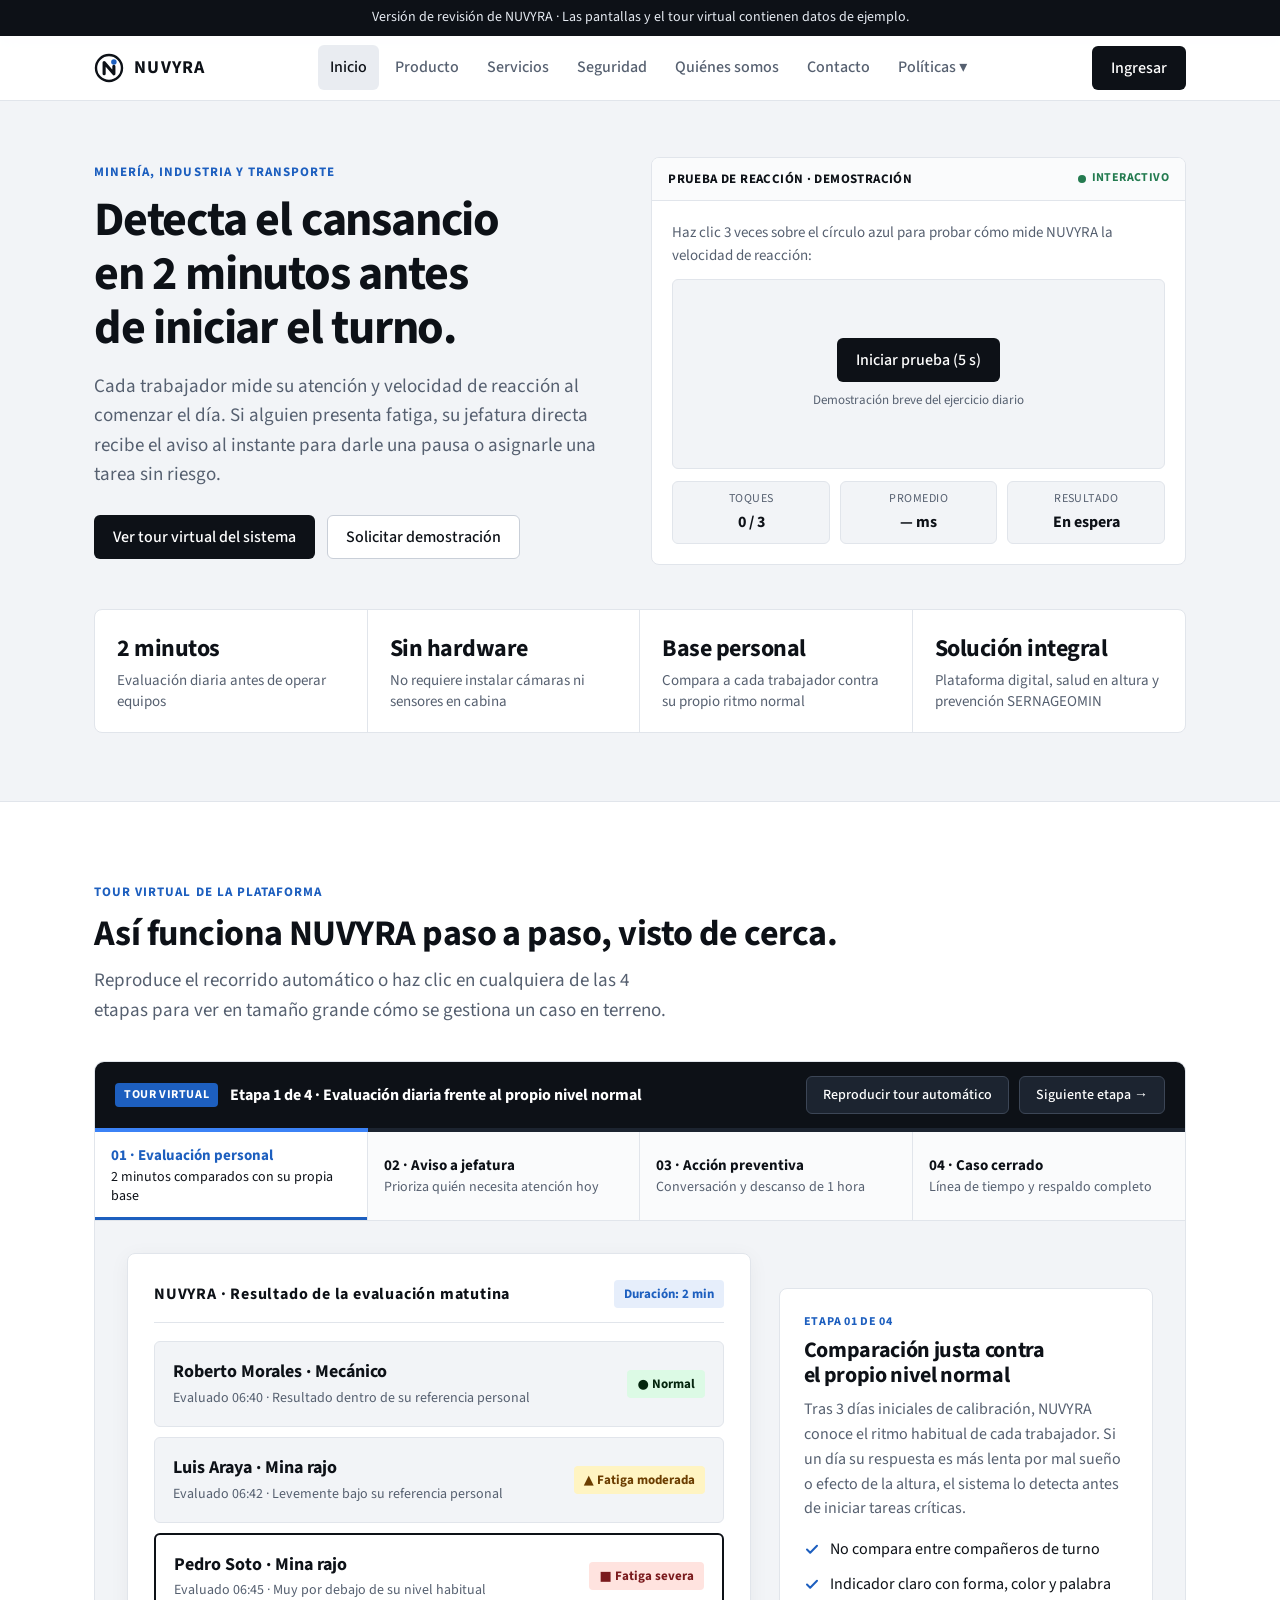
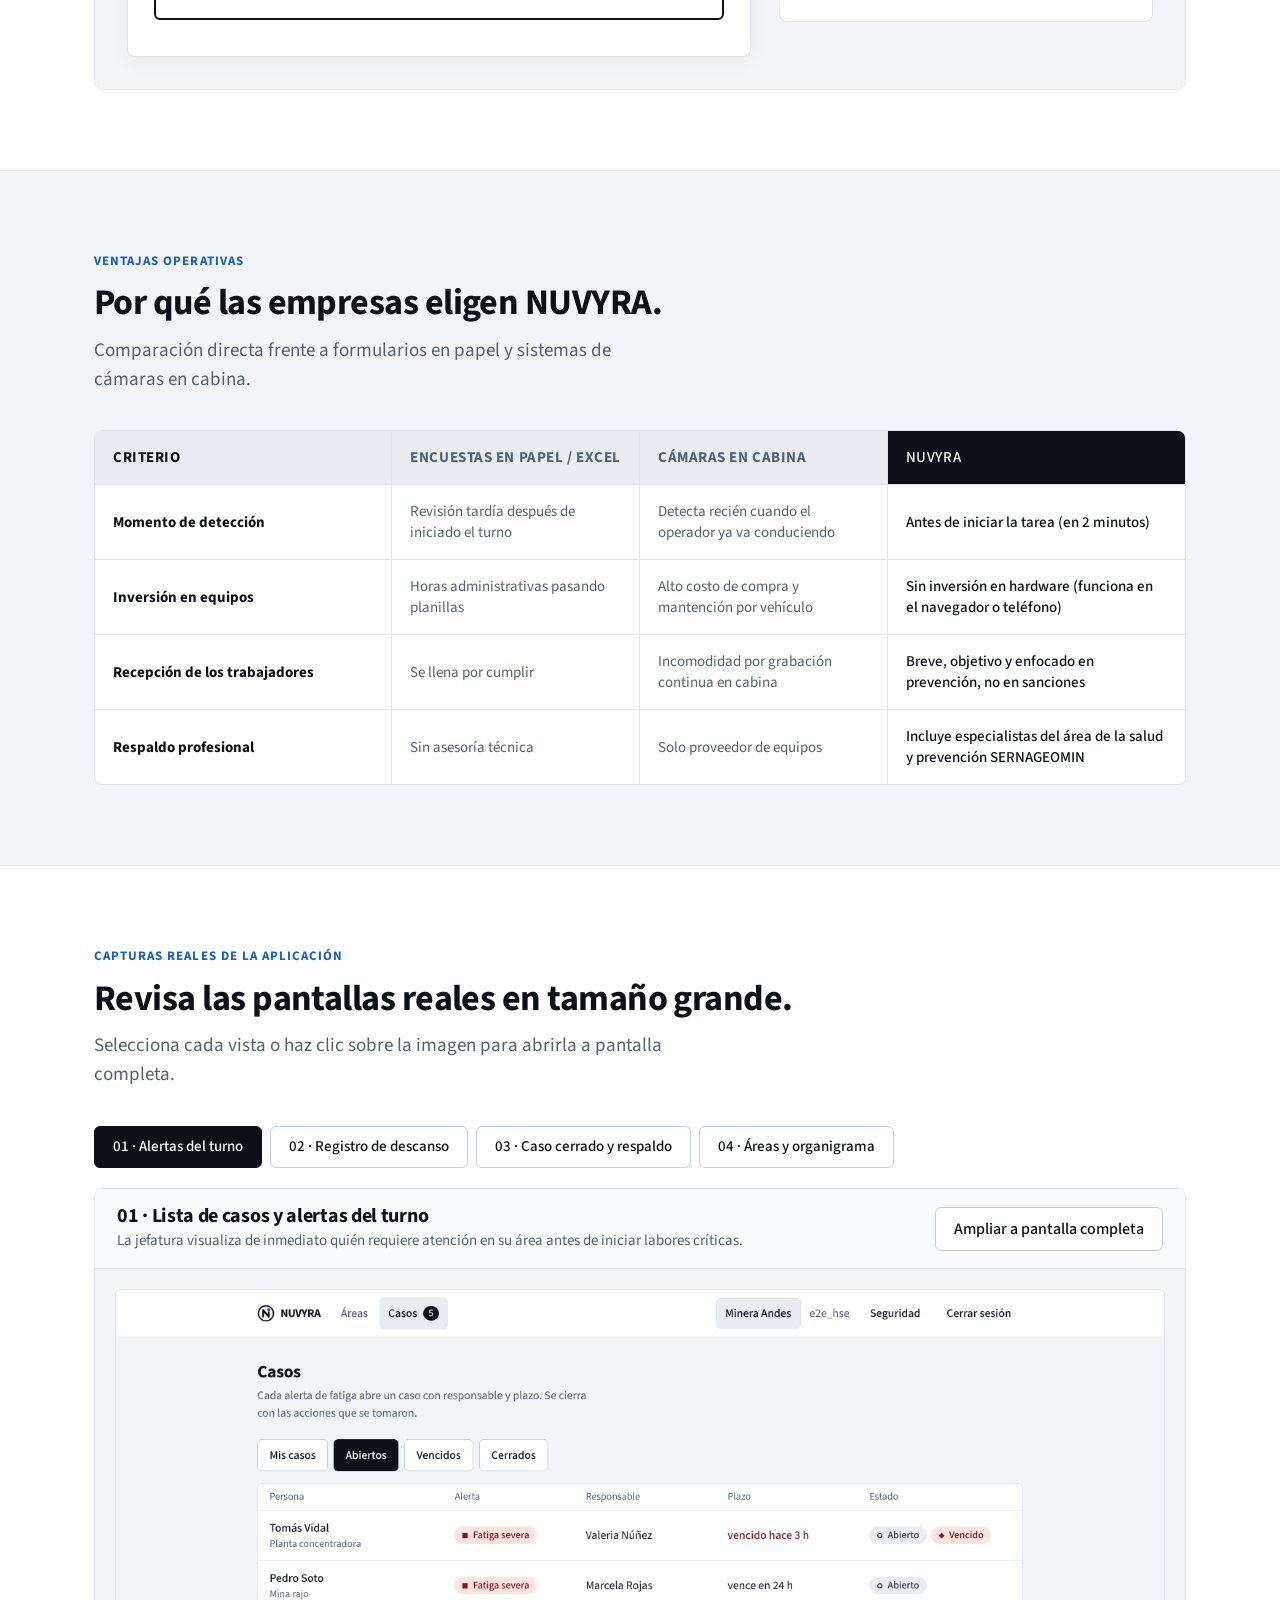
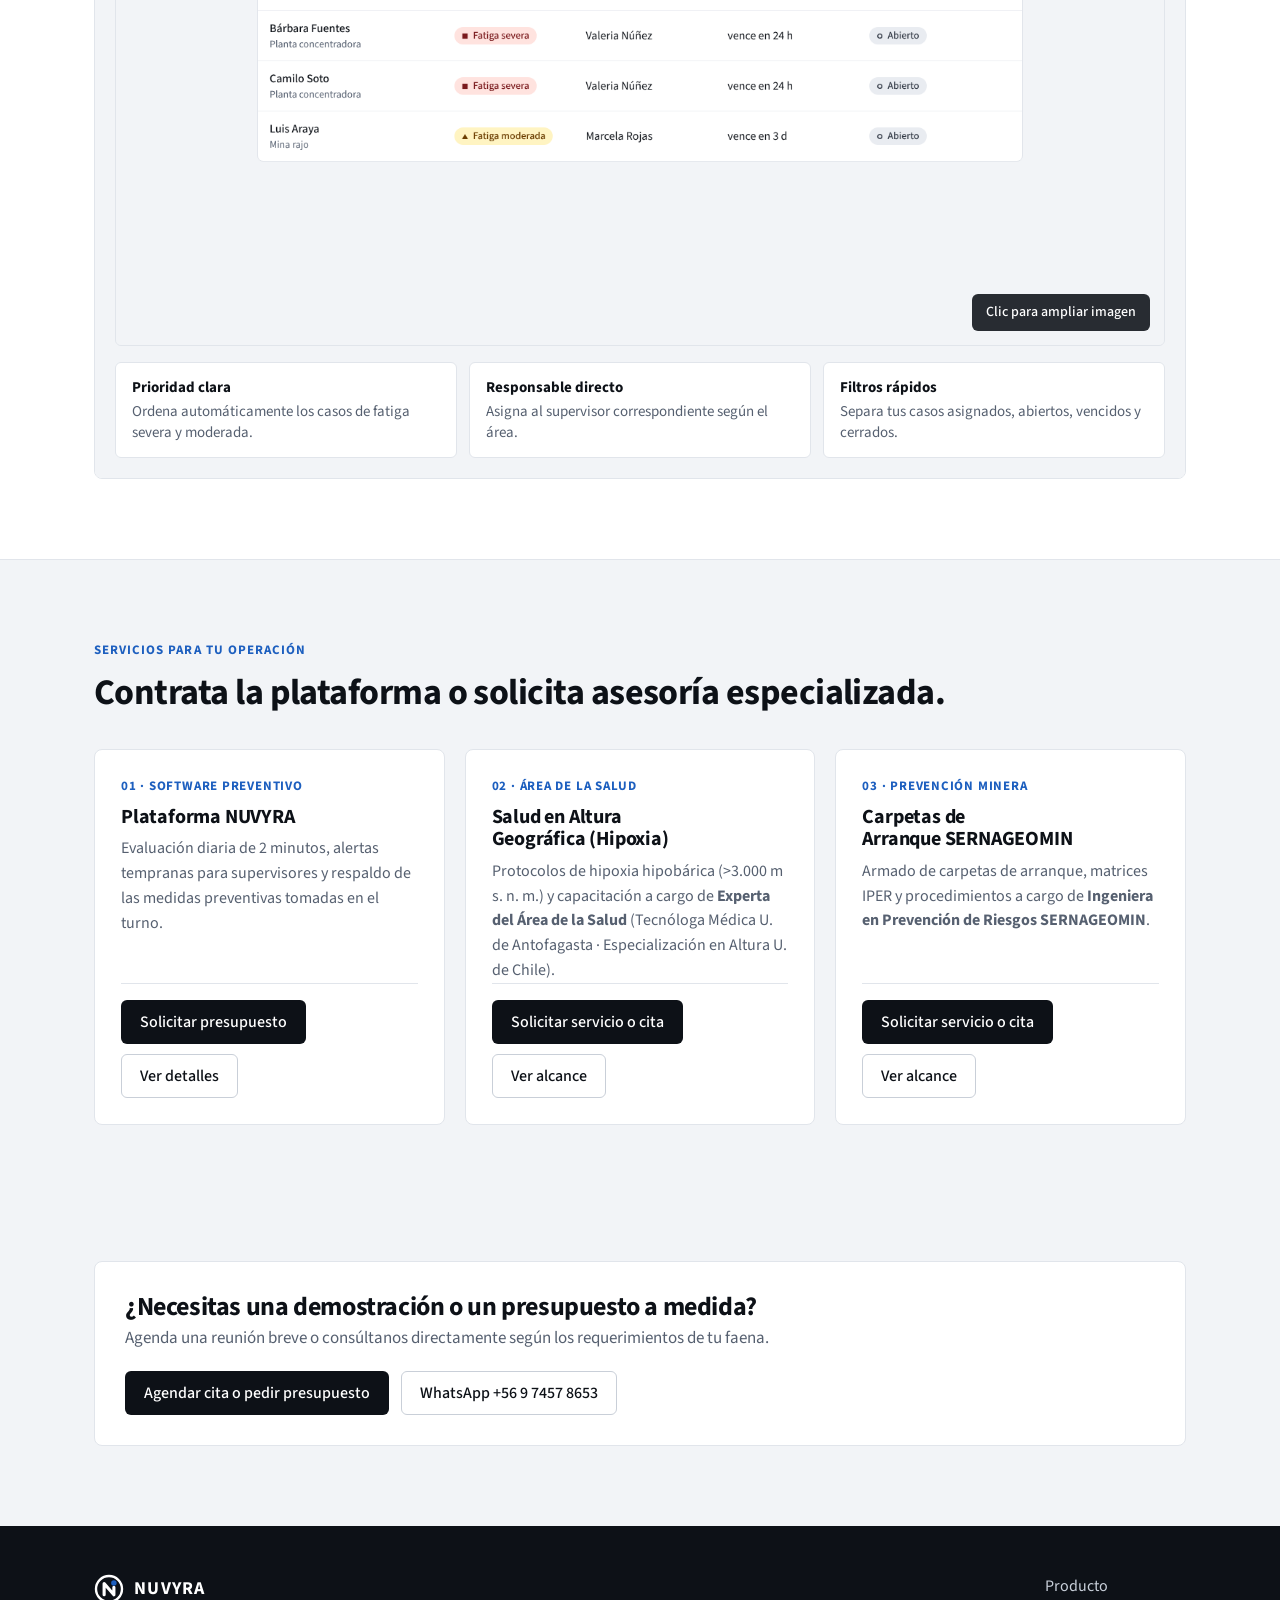
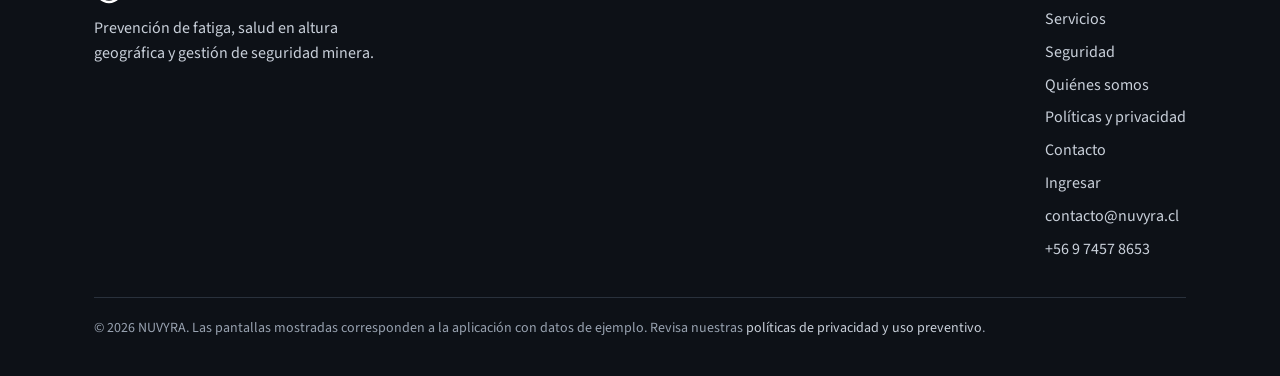
==== commit 1e9e884e: "Corrige ocultamiento del circulo tras 3 toques en la prueba de reaccion y agrega boton Volver a real" ====
--- a/index.html
+++ b/index.html
@@ -79,7 +79,7 @@
               <div id="reflex-done" hidden>
                 <strong id="reflex-res-title" style="font-size:18px;color:var(--ink);display:block;margin-bottom:4px"></strong>
                 <p id="reflex-res-text" style="font-size:14px;color:var(--muted);margin-bottom:12px"></p>
-                <button type="button" id="reflex-retry" class="btn btn-secondary" style="min-height:36px;font-size:14px">Repetir prueba</button>
+                <button type="button" id="reflex-retry" class="btn btn-primary" style="min-height:38px;font-size:14px">Volver a realizar la prueba</button>
               </div>
             </div>
             <div class="reflex-stats">
@@ -115,7 +115,7 @@
 <script>
 (function(){
   var $ = function(id){ return document.getElementById(id); };
-  var hits = 0, times = [], t0 = 0;
+  var hits = 0, times = [], t0 = 0, active = false;
   var pos = [{top:"22px",left:"28px"},{top:"92px",left:"64%"},{top:"36px",left:"40%"}];
   function mover(){
     var dot = $("reflex-dot");
@@ -126,16 +126,18 @@
     t0 = performance.now();
   }
   $("reflex-start").addEventListener("click", function(){
-    hits = 0; times = [];
+    hits = 0; times = []; active = true;
     $("st-hits").textContent = "0 / 3";
     $("st-ms").textContent = "...";
     $("st-status").textContent = "Midiendo";
     $("reflex-intro").hidden = true;
     $("reflex-done").hidden = true;
     $("reflex-dot").hidden = false;
+    $("reflex-dot").style.display = "flex";
     mover();
   });
   $("reflex-dot").addEventListener("click", function(){
+    if (!active || hits >= 3) return;
     var dt = Math.round(performance.now() - t0);
     times.push(dt);
     hits++;
@@ -145,10 +147,12 @@
     if (hits < 3) {
       mover();
     } else {
+      active = false;
       $("reflex-dot").hidden = true;
+      $("reflex-dot").style.display = "none";
       $("reflex-done").hidden = false;
       $("st-status").textContent = "Normal";
-      $("reflex-res-title").textContent = "Tiempo promedio: " + avg + " ms";
+      $("reflex-res-title").textContent = "Prueba completada · Promedio: " + avg + " ms";
       $("reflex-res-text").textContent = "En la aplicación, este resultado se compara con la base personal del trabajador y avisa a su jefatura si requiere atención.";
     }
   });
--- a/estilos.css
+++ b/estilos.css
@@ -8,6 +8,7 @@
   --wrap:1140px;--radius:8px;--ctl:6px;--head:64px;
 }
 *{box-sizing:border-box}
+[hidden]{display:none !important}
 html{scroll-behavior:smooth;scroll-padding-top:calc(var(--head) + 16px);-webkit-text-size-adjust:100%}
 body{margin:0;background:var(--ground);color:var(--ink);font:400 17px/1.55 "Source Sans 3",system-ui,-apple-system,"Segoe UI",sans-serif;-webkit-font-smoothing:antialiased;font-feature-settings:"kern","liga"}
 h1,h2,h3,h4{margin:0;text-wrap:balance;letter-spacing:-.015em;line-height:1.12}
@@ -82,6 +83,7 @@
 .demo-body{padding:20px}
 .reflex-arena{position:relative;height:190px;background:var(--ground);border:1px solid var(--line);border-radius:var(--ctl);display:flex;flex-direction:column;align-items:center;justify-content:center;text-align:center;padding:18px;user-select:none;overflow:hidden}
 .reflex-target{width:68px;height:68px;border-radius:50%;border:2px solid var(--ink);background:var(--data);color:#fff;font:700 13px "Source Sans 3",sans-serif;cursor:pointer;display:flex;align-items:center;justify-content:center;letter-spacing:.03em;text-transform:uppercase}
+.reflex-target[hidden]{display:none !important}
 .reflex-stats{display:grid;grid-template-columns:repeat(3,1fr);gap:10px;margin-top:12px}
 .reflex-stat{background:var(--ground);border:1px solid var(--line);border-radius:var(--ctl);padding:8px 10px;text-align:center}
 .reflex-stat small{display:block;font-size:12px;color:var(--muted);text-transform:uppercase;letter-spacing:.04em}
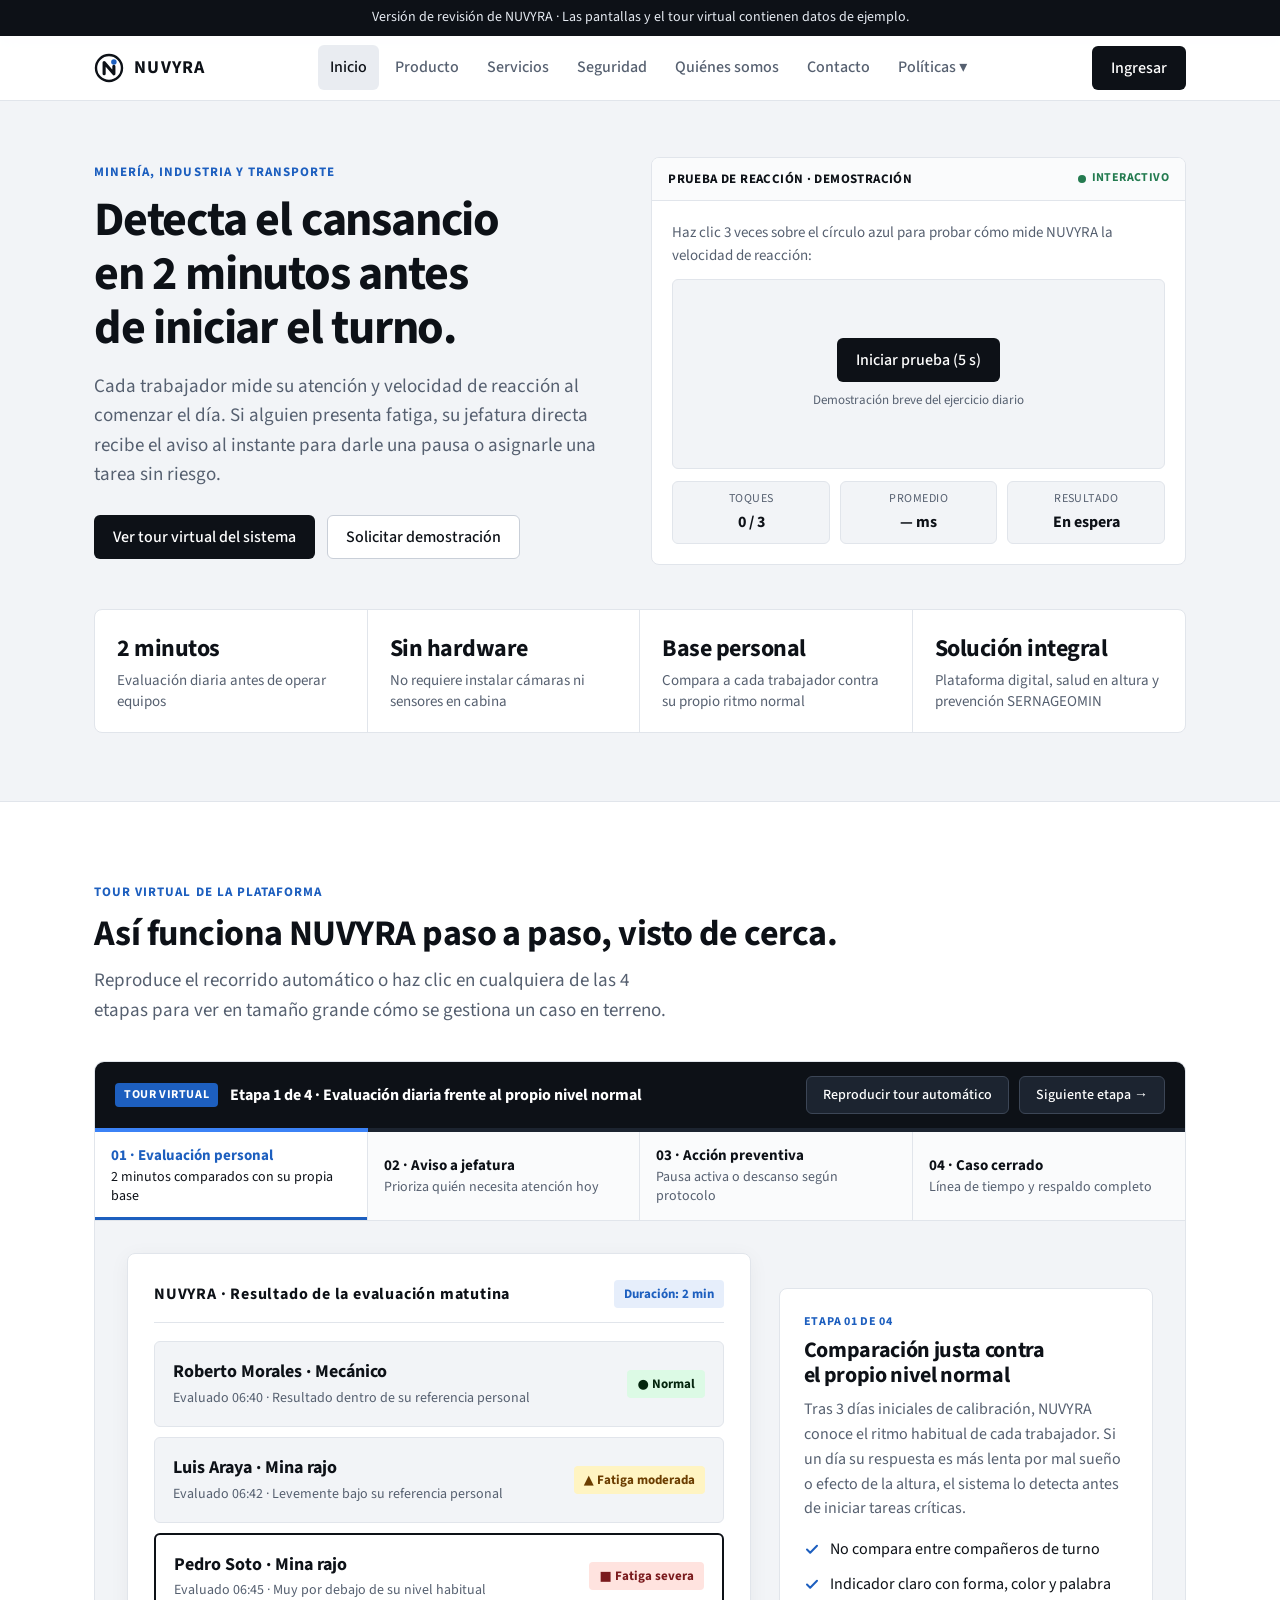
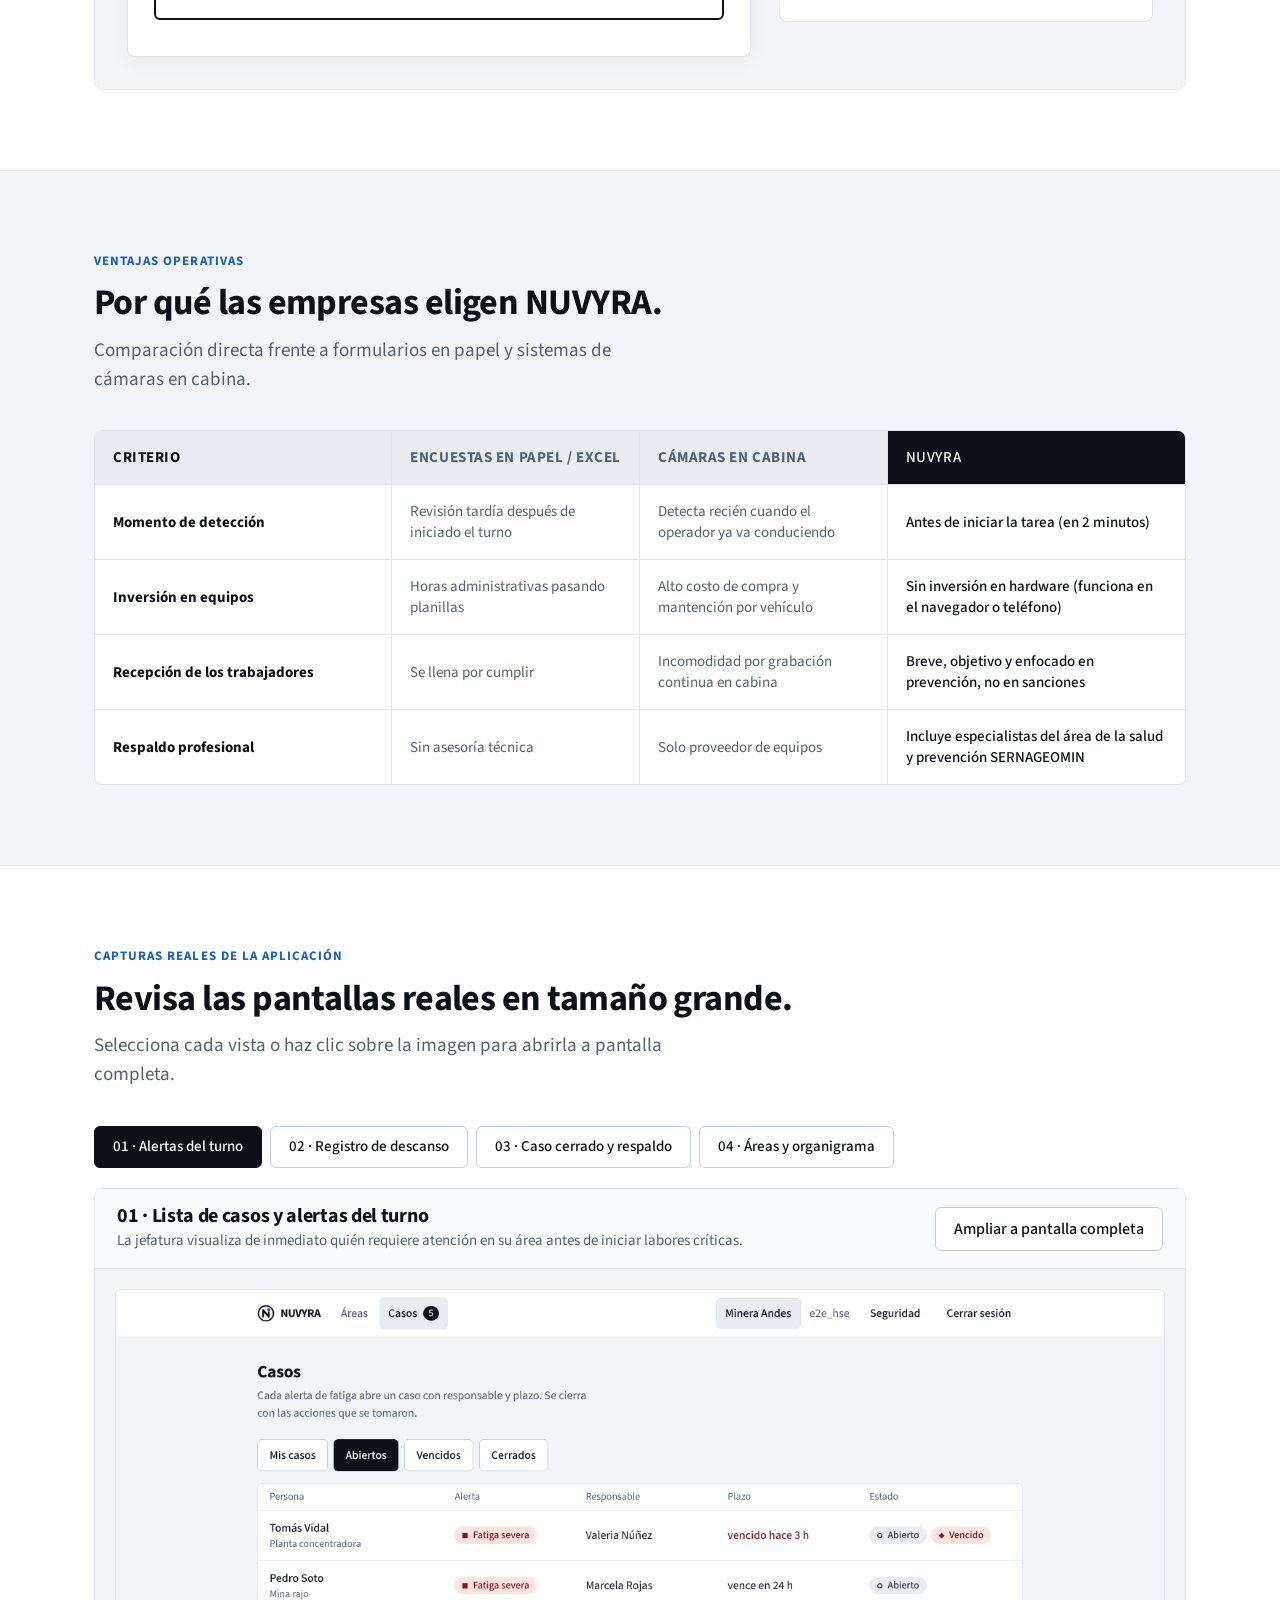
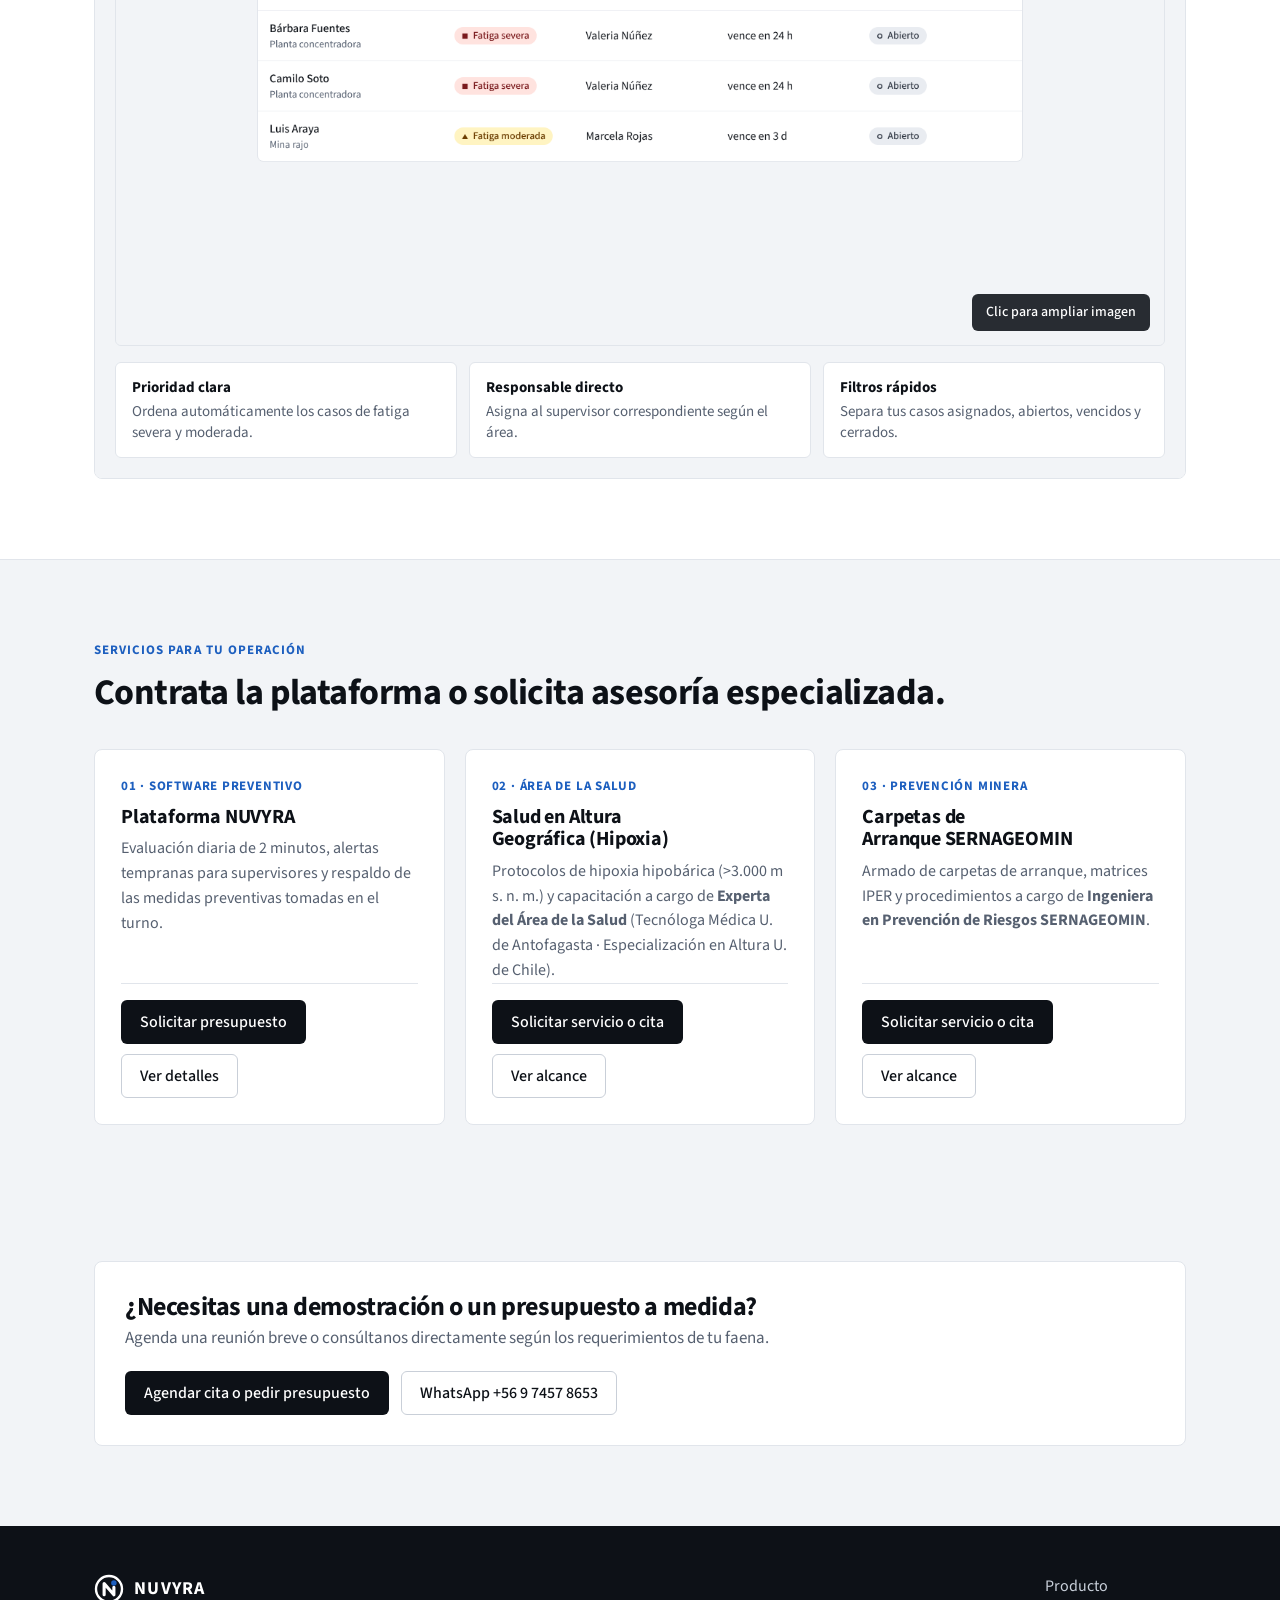
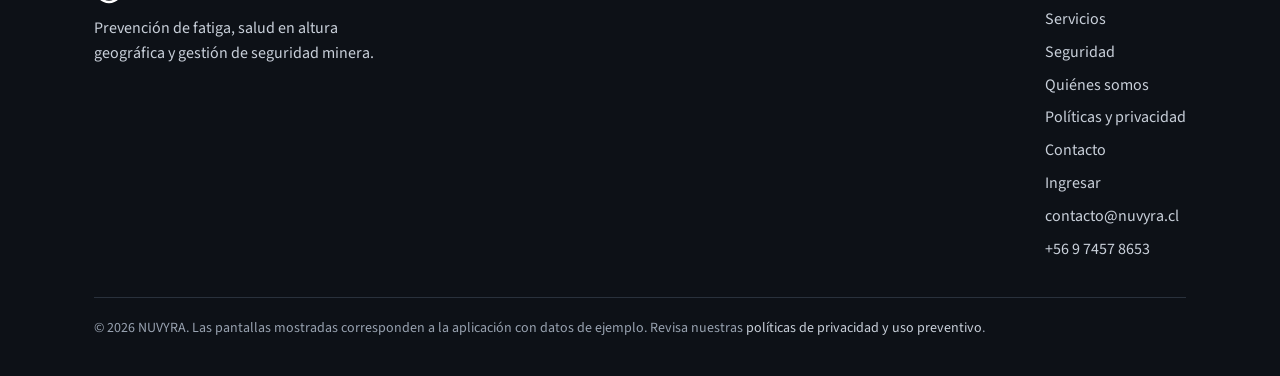
==== commit c01f95f0: "Elimina compromiso de tiempo fijo de 1 hora y deja pausa activa o descanso segun protocolo del clien" ====
--- a/index.html
+++ b/index.html
@@ -76,9 +76,11 @@
                 <p style="font-size:13px;color:var(--muted);margin-top:8px">Demostración breve del ejercicio diario</p>
               </div>
               <button type="button" id="reflex-dot" class="reflex-target" hidden>Tocar</button>
-              <div id="reflex-done" hidden>
-                <strong id="reflex-res-title" style="font-size:18px;color:var(--ink);display:block;margin-bottom:4px"></strong>
-                <p id="reflex-res-text" style="font-size:14px;color:var(--muted);margin-bottom:12px"></p>
+              <div id="reflex-done" hidden style="width:100%">
+                <div id="reflex-badge" class="sim-state s-verde" style="padding:12px 14px;margin-bottom:10px;text-align:left">
+                  <strong id="reflex-res-title" style="font-size:17px;display:block;margin-bottom:2px"></strong>
+                  <p id="reflex-res-text" style="font-size:14px;margin:0"></p>
+                </div>
                 <button type="button" id="reflex-retry" class="btn btn-primary" style="min-height:38px;font-size:14px">Volver a realizar la prueba</button>
               </div>
             </div>
@@ -130,6 +132,7 @@
     $("st-hits").textContent = "0 / 3";
     $("st-ms").textContent = "...";
     $("st-status").textContent = "Midiendo";
+    $("st-status").style.color = "var(--ink)";
     $("reflex-intro").hidden = true;
     $("reflex-done").hidden = true;
     $("reflex-dot").hidden = false;
@@ -143,6 +146,7 @@
     hits++;
     $("st-hits").textContent = hits + " / 3";
     var avg = Math.round(times.reduce(function(a,b){return a+b;},0)/times.length);
+    var maxDt = Math.max.apply(null, times);
     $("st-ms").textContent = avg + " ms";
     if (hits < 3) {
       mover();
@@ -151,9 +155,26 @@
       $("reflex-dot").hidden = true;
       $("reflex-dot").style.display = "none";
       $("reflex-done").hidden = false;
-      $("st-status").textContent = "Normal";
-      $("reflex-res-title").textContent = "Prueba completada · Promedio: " + avg + " ms";
-      $("reflex-res-text").textContent = "En la aplicación, este resultado se compara con la base personal del trabajador y avisa a su jefatura si requiere atención.";
+
+      if (avg <= 650 && maxDt <= 900) {
+        $("reflex-badge").className = "sim-state s-verde";
+        $("st-status").textContent = "● Normal";
+        $("st-status").style.color = "var(--ok)";
+        $("reflex-res-title").textContent = "● Resultado Normal (" + avg + " ms)";
+        $("reflex-res-text").textContent = "Respuestas rápidas y parejas. El trabajador se encuentra en su rango habitual para iniciar el turno.";
+      } else if (avg <= 1150 && maxDt <= 1600) {
+        $("reflex-badge").className = "sim-state s-amarillo";
+        $("st-status").textContent = "▲ Fatiga moderada";
+        $("st-status").style.color = "#b7791f";
+        $("reflex-res-title").textContent = "▲ Cansancio moderado (" + avg + " ms)";
+        $("reflex-res-text").textContent = "Hubo demoras en la respuesta (toque más lento: " + maxDt + " ms). Se envía aviso preventivo al supervisor para conversar en terreno.";
+      } else {
+        $("reflex-badge").className = "sim-state s-rojo";
+        $("st-status").textContent = "■ Fatiga severa";
+        $("st-status").style.color = "#c4242a";
+        $("reflex-res-title").textContent = "■ Cansancio severo (" + avg + " ms)";
+        $("reflex-res-text").textContent = "Respuesta muy lenta (pico de " + maxDt + " ms). Se activa alerta prioritaria para dar una pausa de descanso antes de operar.";
+      }
     }
   });
   $("reflex-retry").addEventListener("click", function(){
@@ -195,7 +216,7 @@
         </button>
         <button type="button" class="tour-step-btn" role="tab" aria-selected="false" data-step="2">
           <strong>03 · Acción preventiva</strong>
-          Conversación y descanso de 1 hora
+          Pausa activa o descanso según protocolo
         </button>
         <button type="button" class="tour-step-btn" role="tab" aria-selected="false" data-step="3">
           <strong>04 · Caso cerrado</strong>
@@ -241,23 +262,23 @@
       top:"Etapa 2 de 4 · Aviso inmediato a la jefatura directa",
       num:"Etapa 02 de 04",
       title:"La jefatura recibe el aviso con responsable y plazo",
-      desc:"Cuando Pedro Soto presenta fatiga severa, el sistema abre automáticamente un caso asignado a su jefatura directa (Marcela Rojas) según el organigrama de la empresa.",
-      ticks:["Asignación automática según el área y turno","Plazo claro para la primera atención en terreno"],
+      desc:"Cuando Pedro Soto presenta fatiga severa, el sistema abre automáticamente un caso asignado a su jefatura directa (Marcela Rojas) según el organigrama y los plazos configurados por la empresa.",
+      ticks:["Asignación automática según el área y turno","Plazo de atención configurable según el protocolo de cada cliente"],
       html:
         '<div class="ui-window-head"><span class="ui-window-brand">NUVYRA · Casos abiertos del turno</span><span class="ui-tag bad">■ Atención prioritaria</span></div>' +
-        '<div class="ui-big-row highlight"><div style="flex:1"><div class="ui-person">Pedro Soto · Área Mina rajo</div><div class="ui-meta">Responsable asignado: <b>Marcela Rojas</b> (jefatura directa) · Primera atención: dentro de 1 hora</div></div><span class="ui-tag bad">■ Fatiga severa</span></div>' +
+        '<div class="ui-big-row highlight"><div style="flex:1"><div class="ui-person">Pedro Soto · Área Mina rajo</div><div class="ui-meta">Responsable asignado: <b>Marcela Rojas</b> (jefatura directa) · Plazo según protocolo interno</div></div><span class="ui-tag bad">■ Fatiga severa</span></div>' +
         '<div class="ui-ActionBox"><h4>Acciones disponibles para la jefatura</h4><div style="display:flex;flex-wrap:wrap;gap:8px"><span class="btn btn-primary" style="min-height:38px;font-size:14px;pointer-events:none">Tomar caso</span><span class="btn btn-secondary" style="min-height:38px;font-size:14px;pointer-events:none">Registrar acción preventiva</span><span class="btn btn-secondary" style="min-height:38px;font-size:14px;pointer-events:none">Reasignar encargado</span></div></div>'
     },
     {
       top:"Etapa 3 de 4 · Conversación en terreno y medida preventiva",
       num:"Etapa 03 de 04",
-      title:"Se registra la conversación y el descanso preventivo",
-      desc:"Marcela conversa con Pedro en terreno y acuerdan una pausa de recuperación de una hora antes de operar. La plataforma solicita dejar registrada esta acción antes de permitir el cierre.",
-      ticks:["Enfoque 100% preventivo, nunca sancionatorio","Registro rápido de la medida acordada en terreno"],
+      title:"Se registra la conversación y la medida definida por la empresa",
+      desc:"Marcela conversa con Pedro en terreno y aplican la medida preventiva que establece el procedimiento de su empresa (como una pausa activa, un descanso preventivo o ajuste de tarea). La plataforma solicita registrar esta acción antes del cierre.",
+      ticks:["El tipo de pausa o descanso lo define el procedimiento de cada empresa","Registro rápido de la medida acordada en terreno"],
       html:
         '<div class="ui-window-head"><span class="ui-window-brand">NUVYRA · Registro de medida preventiva</span><span class="ui-tag info">En atención</span></div>' +
-        '<div class="ui-big-row"><div style="flex:1"><div class="ui-person">Tipo de acción: Contacto con la persona</div><div class="ui-meta">Detalle registrado: <b>«Conversación con la persona y descanso de una hora»</b></div></div><span class="ui-tag ok">Acción registrada</span></div>' +
-        '<div class="ui-ActionBox"><h4>Nota de cierre verificada</h4><p style="font-size:15px;color:var(--ink);background:#fff;padding:10px 12px;border:1px solid var(--line);border-radius:4px">«Volvió a su nivel normal en la medición siguiente»</p></div>'
+        '<div class="ui-big-row"><div style="flex:1"><div class="ui-person">Tipo de acción: Contacto con la persona</div><div class="ui-meta">Detalle registrado: <b>«Conversación en terreno y pausa preventiva según procedimiento interno»</b></div></div><span class="ui-tag ok">Acción registrada</span></div>' +
+        '<div class="ui-ActionBox"><h4>Nota de cierre verificada</h4><p style="font-size:15px;color:var(--ink);background:#fff;padding:10px 12px;border:1px solid var(--line);border-radius:4px">«Realizó pausa de recuperación y volvió a su nivel normal en la medición siguiente»</p></div>'
     },
     {
       top:"Etapa 4 de 4 · Caso cerrado con línea de tiempo verificable",
@@ -270,8 +291,8 @@
         '<ul class="ui-timeline">' +
           '<li><b>Caso abierto · Alerta de fatiga severa</b><small>Hoy 06:45 · Detectado en evaluación matutina</small></li>' +
           '<li><b>Responsable asignado automáticamente</b><small>Hoy 06:45 · Marcela Rojas (jefatura directa, Mina rajo)</small></li>' +
-          '<li><b>Acción preventiva registrada: Contacto con la persona</b><small>Hoy 07:00 · Conversación con la persona y descanso de una hora</small></li>' +
-          '<li><b>Caso cerrado tras recuperación</b><small>Hoy 08:05 · Volvió a su nivel normal en la medición siguiente</small></li>' +
+          '<li><b>Acción preventiva registrada: Contacto con la persona</b><small>Hoy 07:00 · Conversación en terreno y pausa activa / descanso según protocolo</small></li>' +
+          '<li><b>Caso cerrado tras recuperación</b><small>Hoy · Volvió a su nivel normal en la medición siguiente</small></li>' +
         '</ul>'
     }
   ];
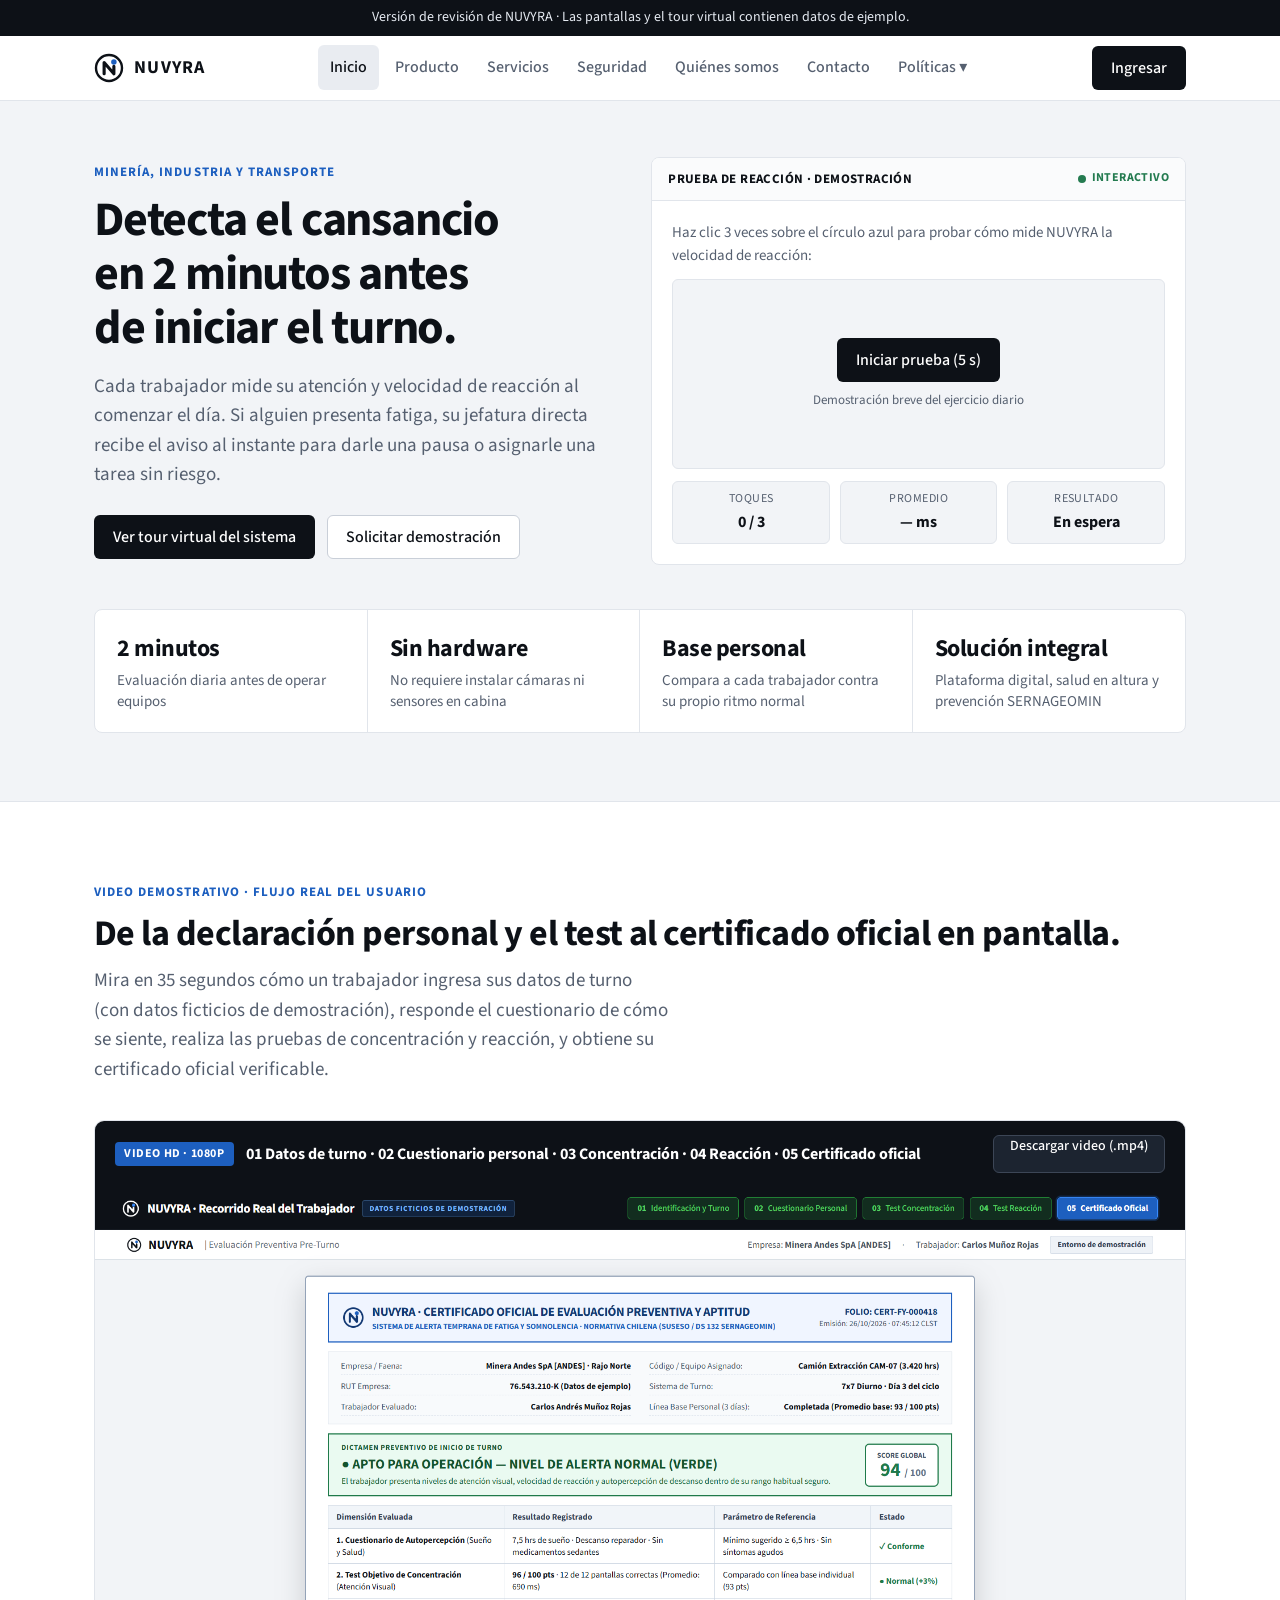
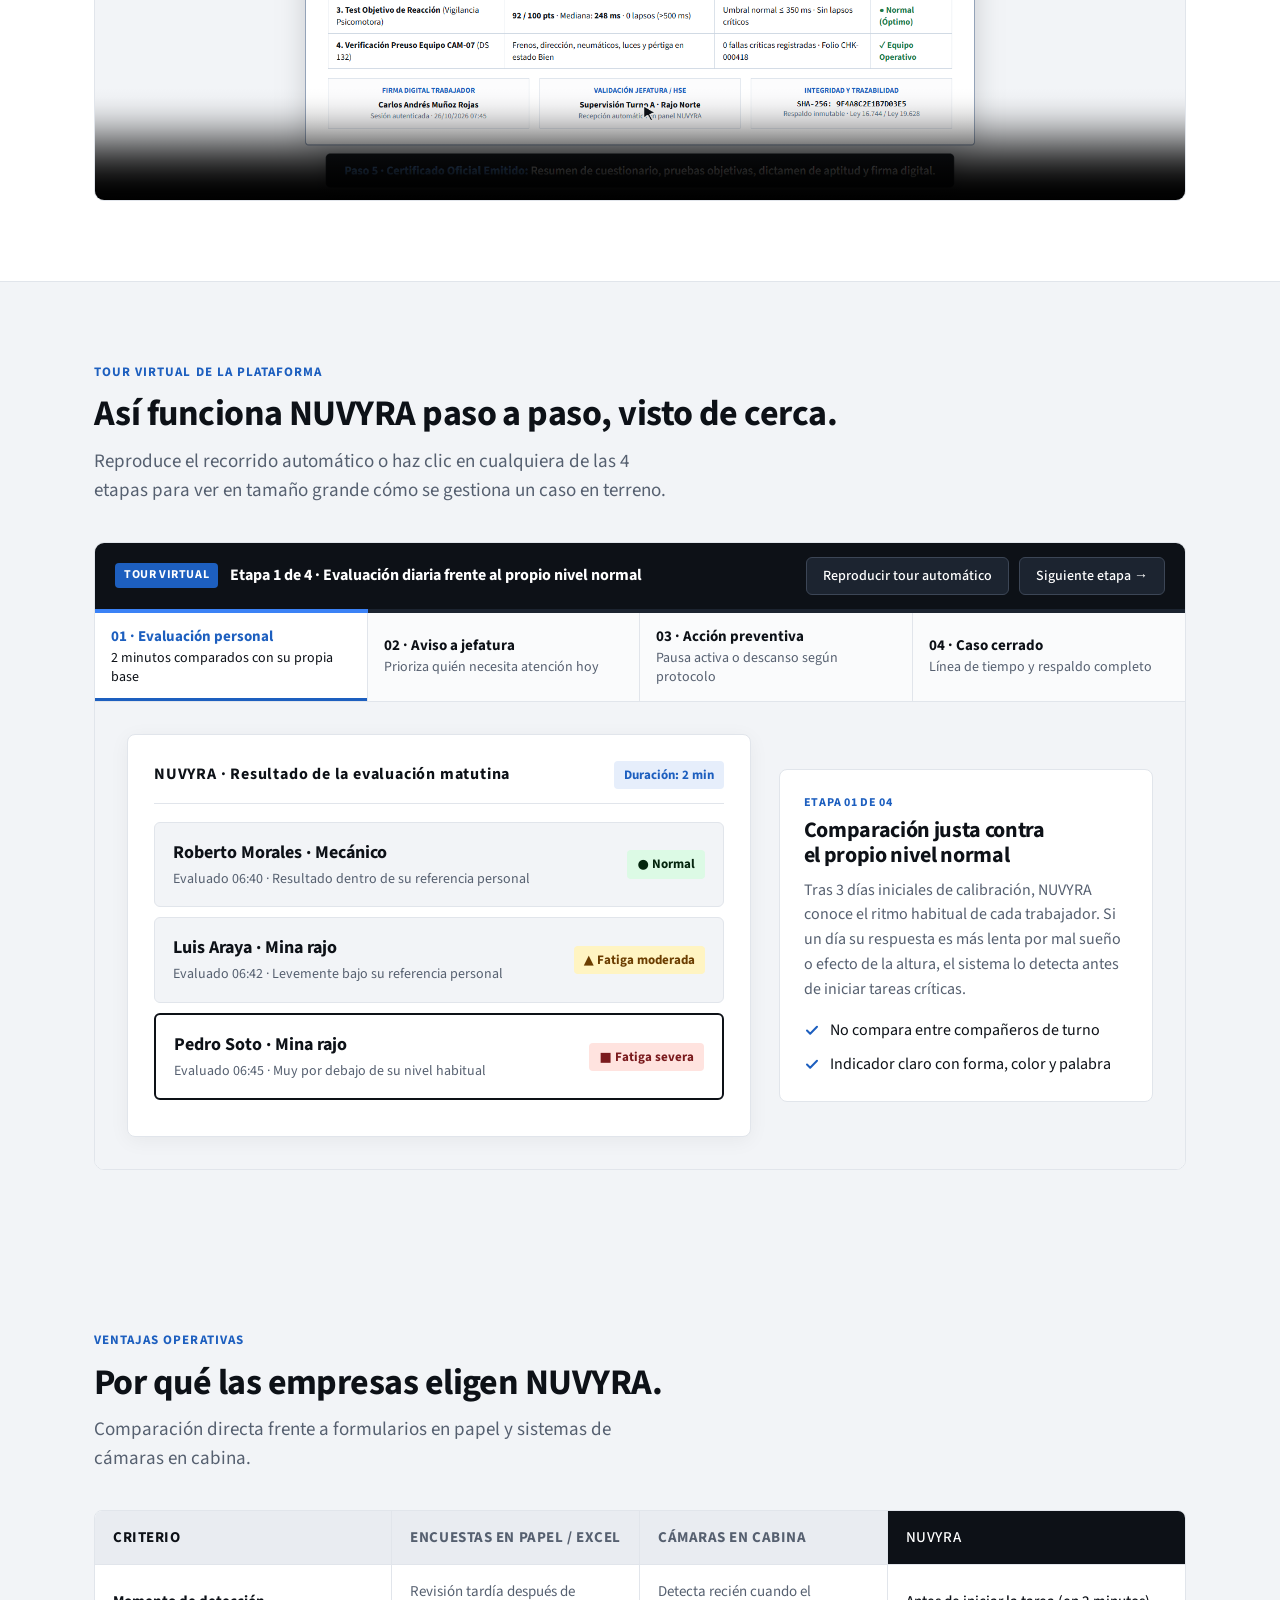
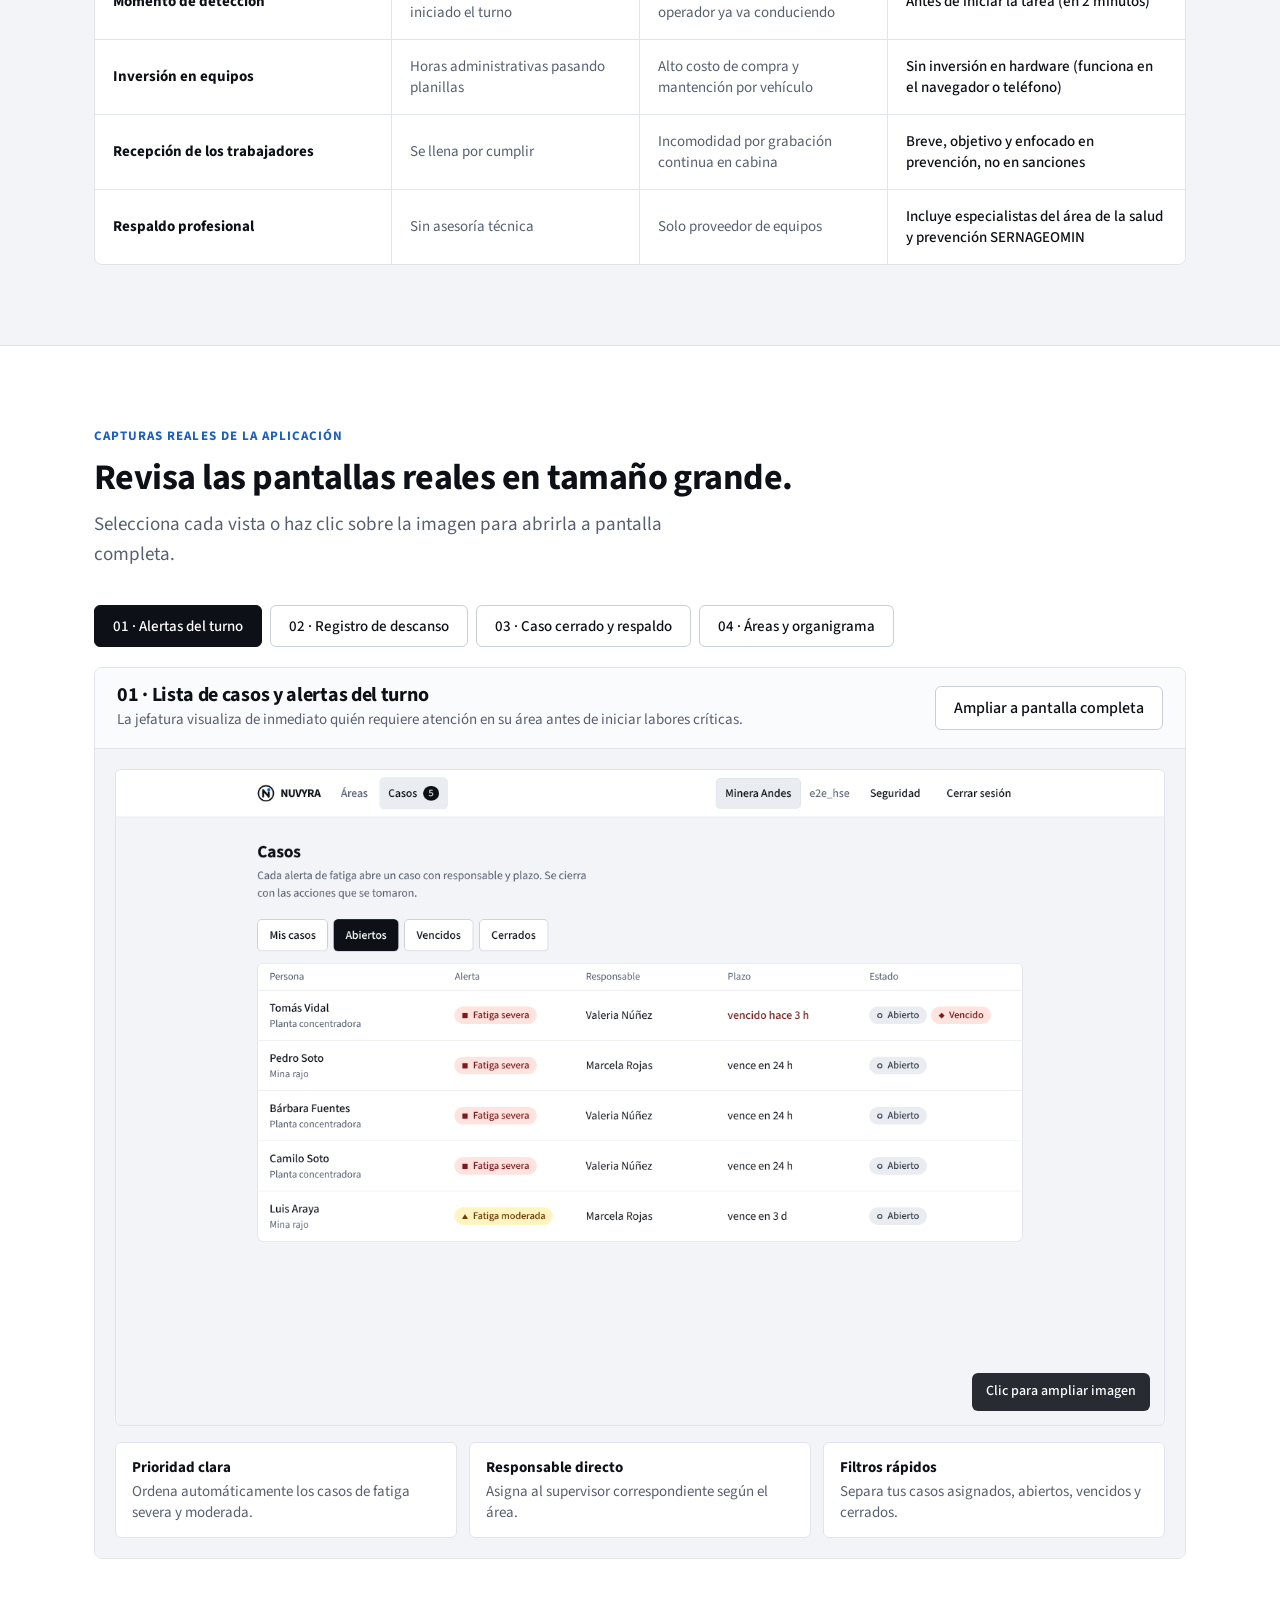
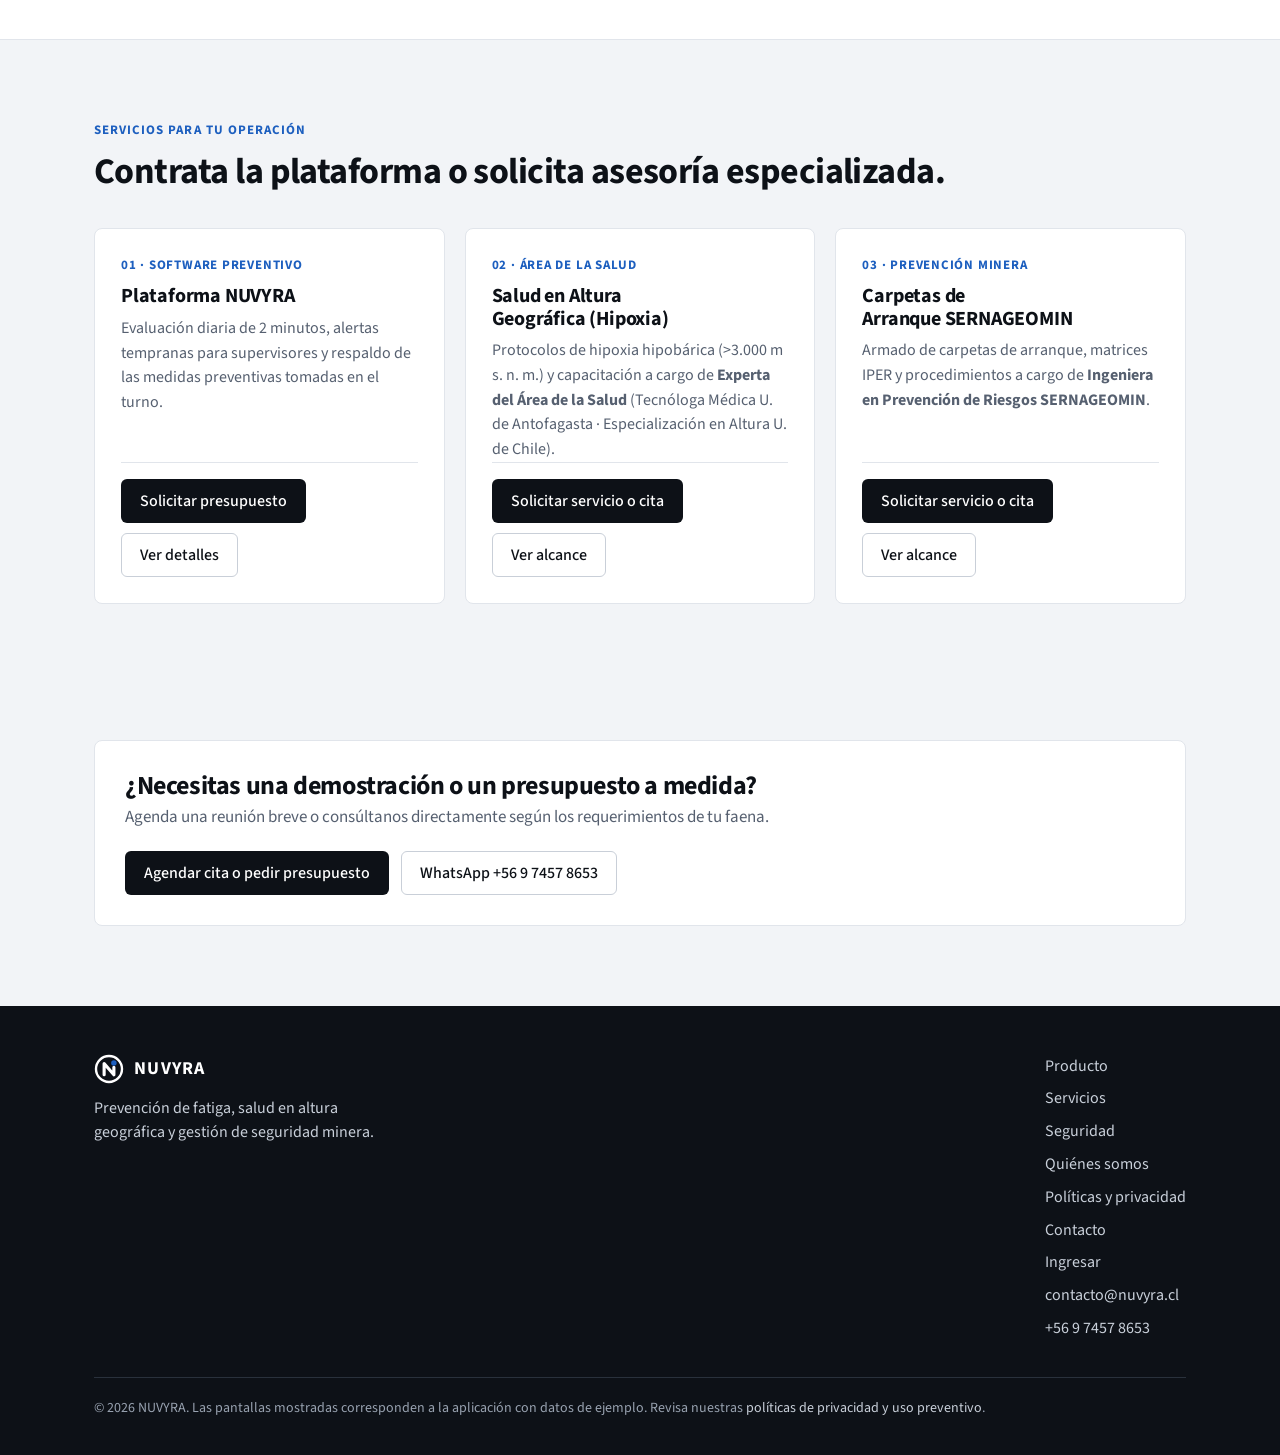
==== commit d25f68d2: "Agrega video demostrativo Full HD de evaluacion, cuestionario y certificado oficial" ====
--- a/index.html
+++ b/index.html
@@ -183,8 +183,43 @@
 })();
 </script>
 
+<!-- VIDEO DEMOSTRATIVO COMPLETO DEL FLUJO DEL TRABAJADOR Y CERTIFICADO FINAL -->
+<section class="white" id="video-evaluacion" aria-labelledby="vid-t" style="border-bottom:1px solid var(--line)">
+  <div class="wrap">
+    <div class="head">
+      <div class="eyebrow">Video demostrativo · Flujo real del usuario</div>
+      <h2 id="vid-t">De la declaración personal y el test al certificado oficial en pantalla.</h2>
+      <p class="lead">Mira en 35 segundos cómo un trabajador ingresa sus datos de turno (con datos ficticios de demostración), responde el cuestionario de cómo se siente, realiza las pruebas de concentración y reacción, y obtiene su certificado oficial verificable.</p>
+    </div>
+
+    <div class="tour-player" style="overflow:hidden">
+      <div class="tour-top">
+        <div class="tour-top-left">
+          <span class="tour-badge">Video HD · 1080p</span>
+          <span class="tour-top-title">01 Datos de turno · 02 Cuestionario personal · 03 Concentración · 04 Reacción · 05 Certificado oficial</span>
+        </div>
+        <div class="tour-controls">
+          <a href="img/demo-evaluacion-nuvyra.mp4" download="Demostracion_Evaluacion_y_Certificado_NUVYRA.mp4" class="tour-play-btn" style="text-decoration:none">Descargar video (.mp4)</a>
+        </div>
+      </div>
+      <div style="background:#0d1117;padding:0;line-height:0">
+        <video
+          controls
+          playsinline
+          preload="metadata"
+          poster="img/demo-certificado-final.png"
+          style="width:100%;height:auto;max-height:680px;display:block;margin:0 auto"
+        >
+          <source src="img/demo-evaluacion-nuvyra.mp4" type="video/mp4">
+          Tu navegador no soporta reproducción de video HTML5.
+        </video>
+      </div>
+    </div>
+  </div>
+</section>
+
 <!-- TOUR VIRTUAL INTERACTIVO EN PRIMER PLANO (SIN EL CELULAR PEQUEÑO, MUY LEGIBLE DE CERCA) -->
-<section class="white" id="tour-virtual" aria-labelledby="tour-t">
+<section id="tour-virtual" aria-labelledby="tour-t">
   <div class="wrap">
     <div class="head">
       <div class="eyebrow">Tour virtual de la plataforma</div>
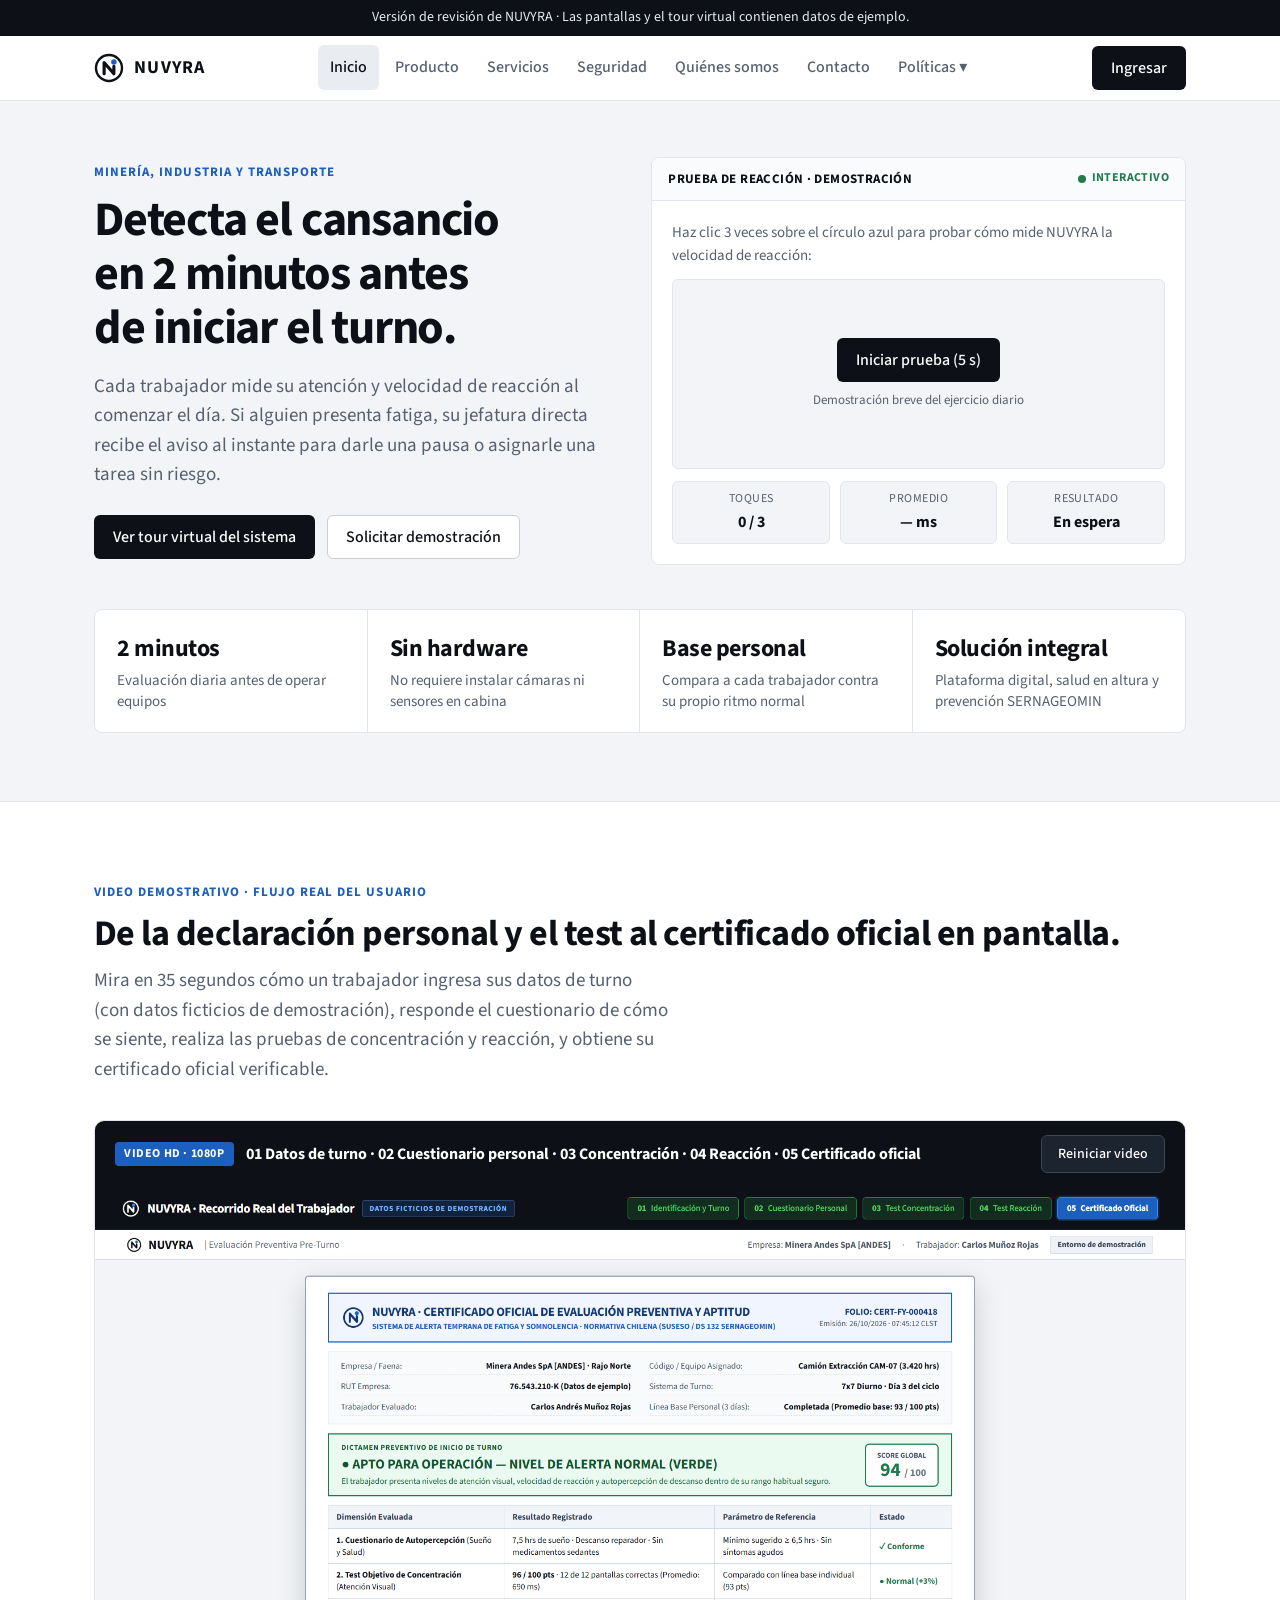
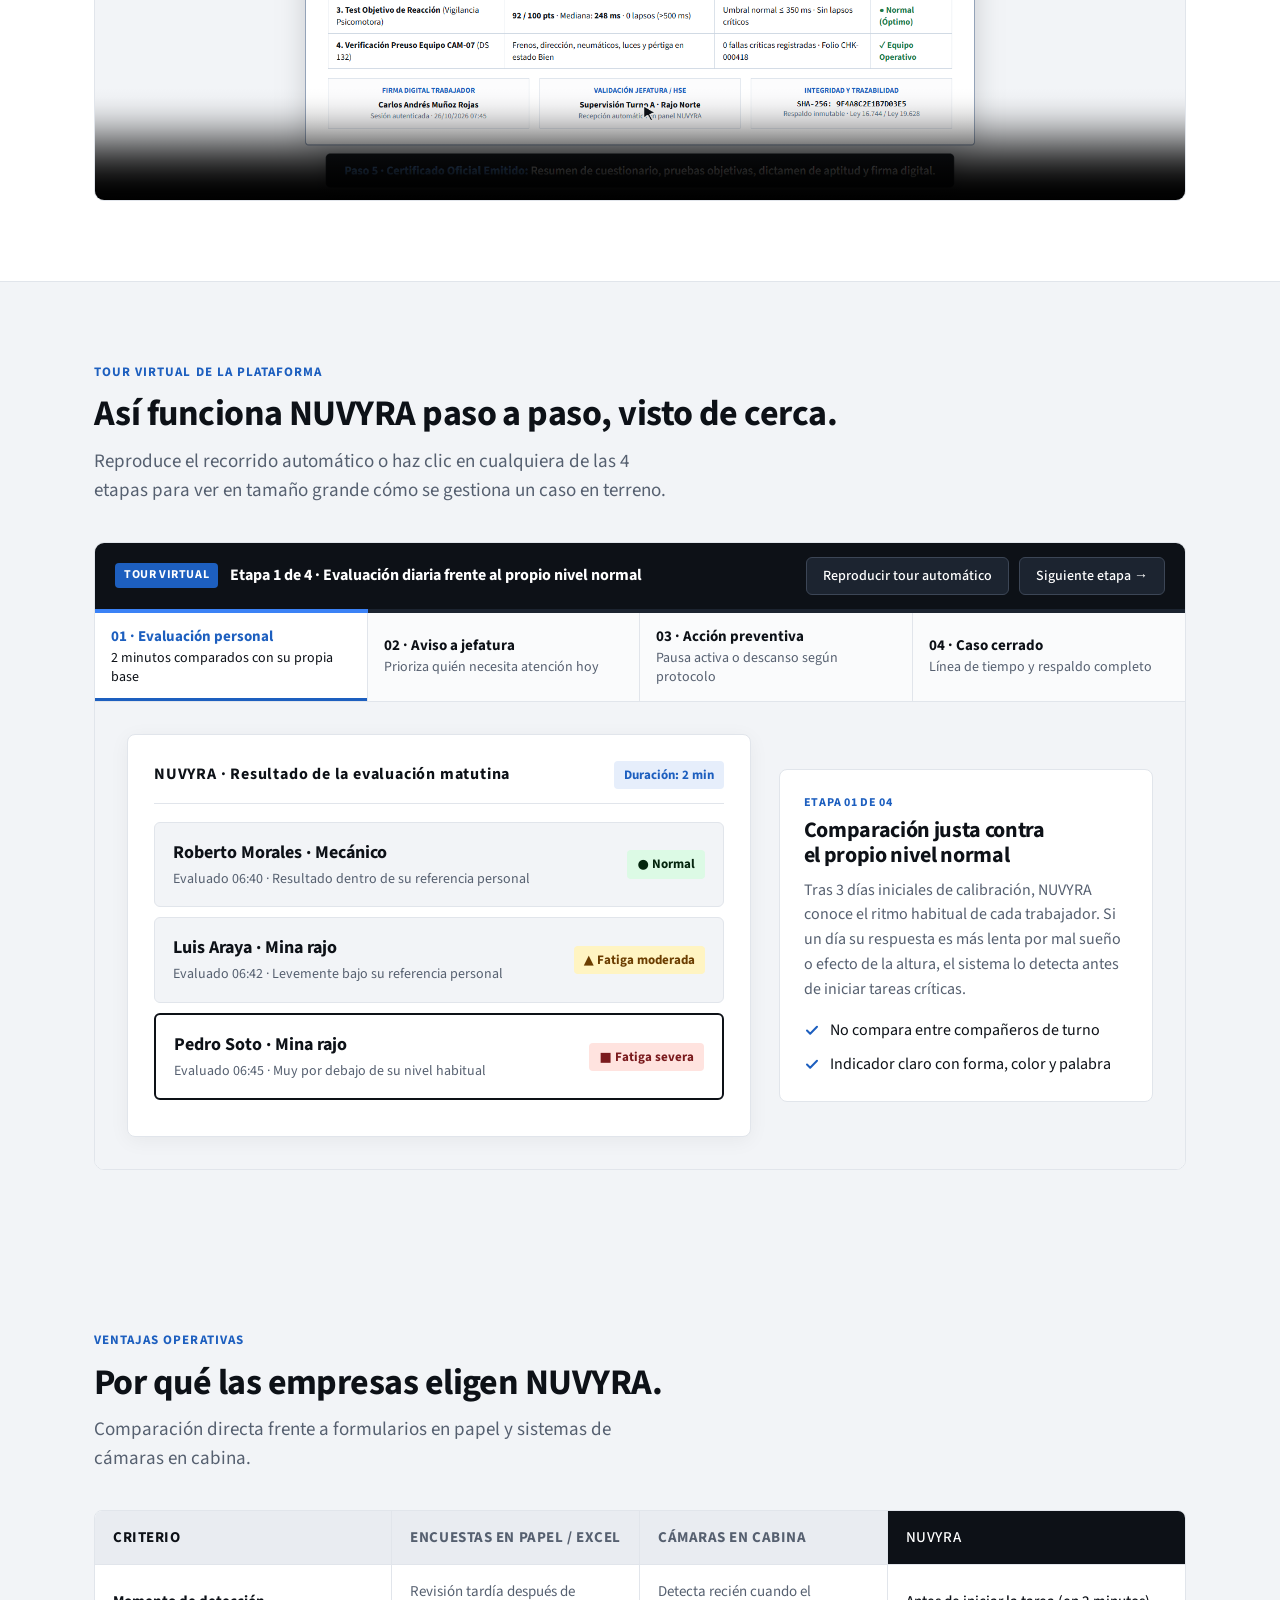
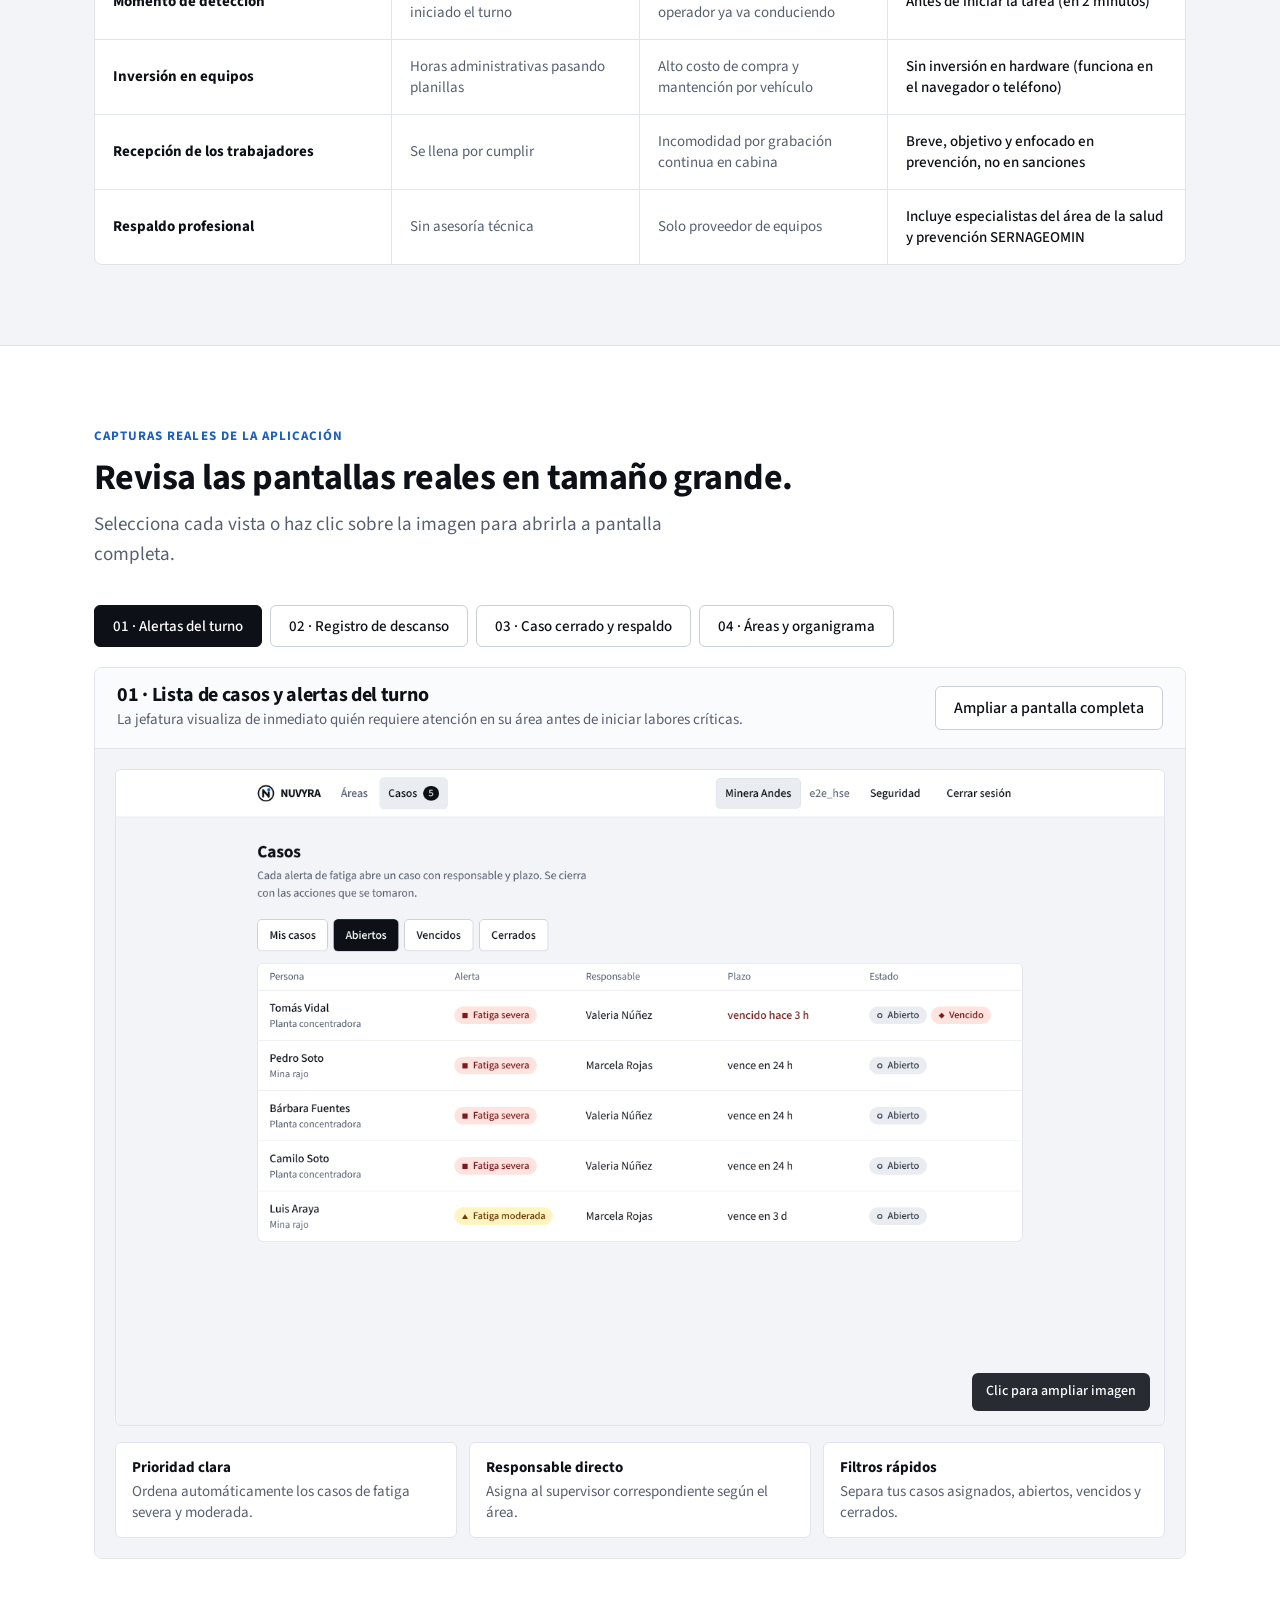
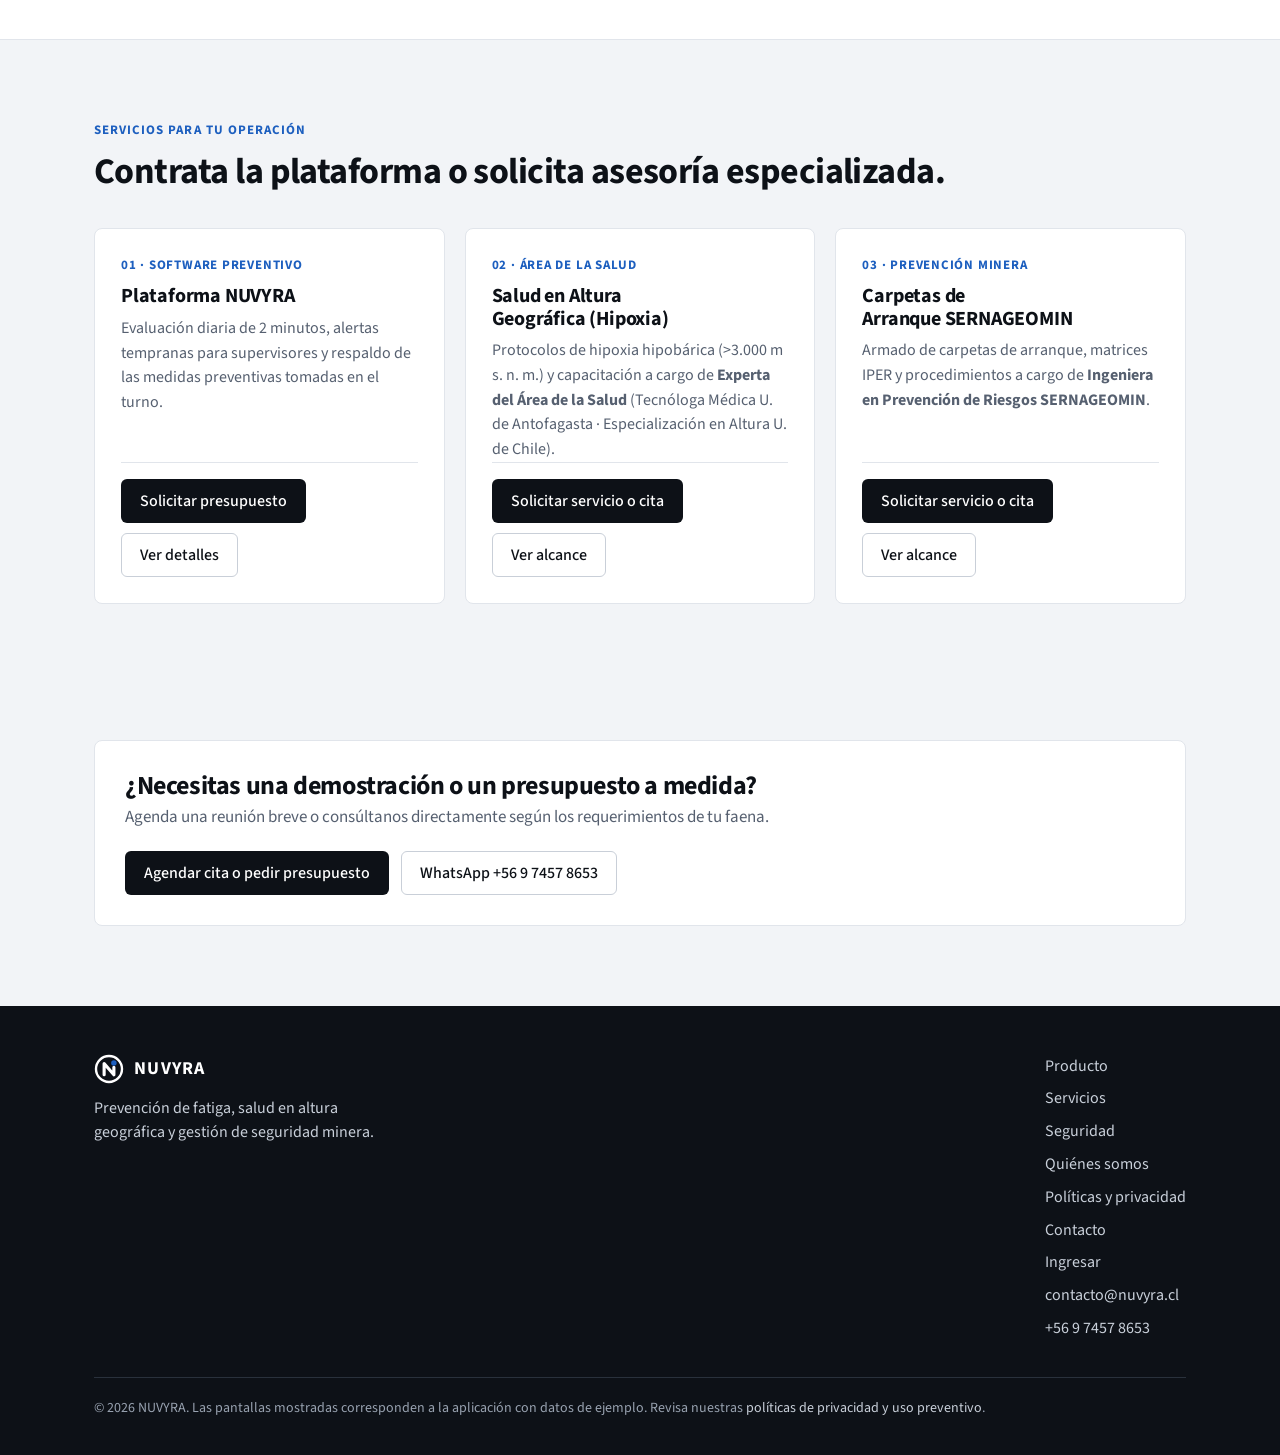
==== commit 28778ad6: "Deshabilita descarga del video demostrativo para terceros" ====
--- a/index.html
+++ b/index.html
@@ -192,19 +192,23 @@
       <p class="lead">Mira en 35 segundos cómo un trabajador ingresa sus datos de turno (con datos ficticios de demostración), responde el cuestionario de cómo se siente, realiza las pruebas de concentración y reacción, y obtiene su certificado oficial verificable.</p>
     </div>
 
-    <div class="tour-player" style="overflow:hidden">
+    <div class="tour-player" style="overflow:hidden" oncontextmenu="return false;">
       <div class="tour-top">
         <div class="tour-top-left">
           <span class="tour-badge">Video HD · 1080p</span>
           <span class="tour-top-title">01 Datos de turno · 02 Cuestionario personal · 03 Concentración · 04 Reacción · 05 Certificado oficial</span>
         </div>
         <div class="tour-controls">
-          <a href="img/demo-evaluacion-nuvyra.mp4" download="Demostracion_Evaluacion_y_Certificado_NUVYRA.mp4" class="tour-play-btn" style="text-decoration:none">Descargar video (.mp4)</a>
-        </div>
-      </div>
-      <div style="background:#0d1117;padding:0;line-height:0">
+          <button type="button" class="tour-play-btn" onclick="var v=document.getElementById('vid-demo');v.currentTime=0;v.play();">Reiniciar video</button>
+        </div>
+      </div>
+      <div style="background:#0d1117;padding:0;line-height:0" oncontextmenu="return false;">
         <video
+          id="vid-demo"
           controls
+          controlsList="nodownload noplaybackrate"
+          disablePictureInPicture
+          oncontextmenu="return false;"
           playsinline
           preload="metadata"
           poster="img/demo-certificado-final.png"
